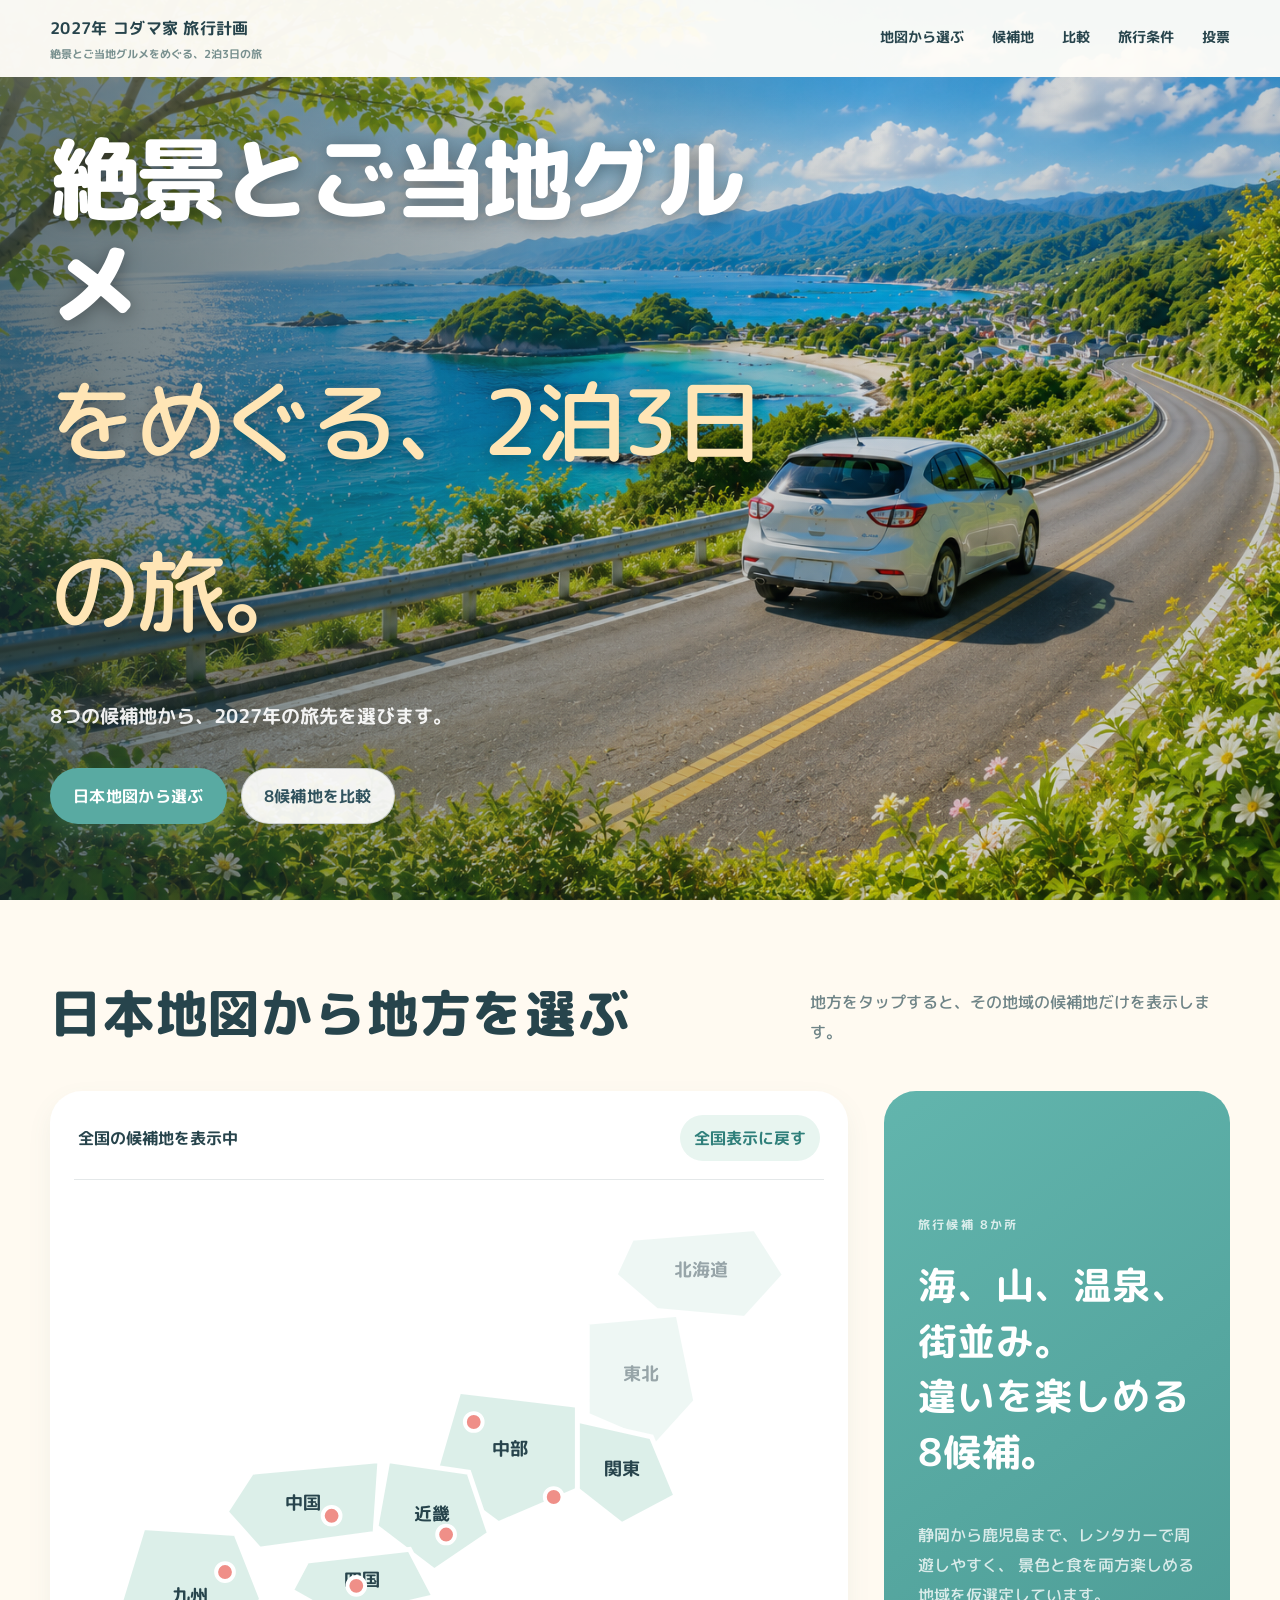
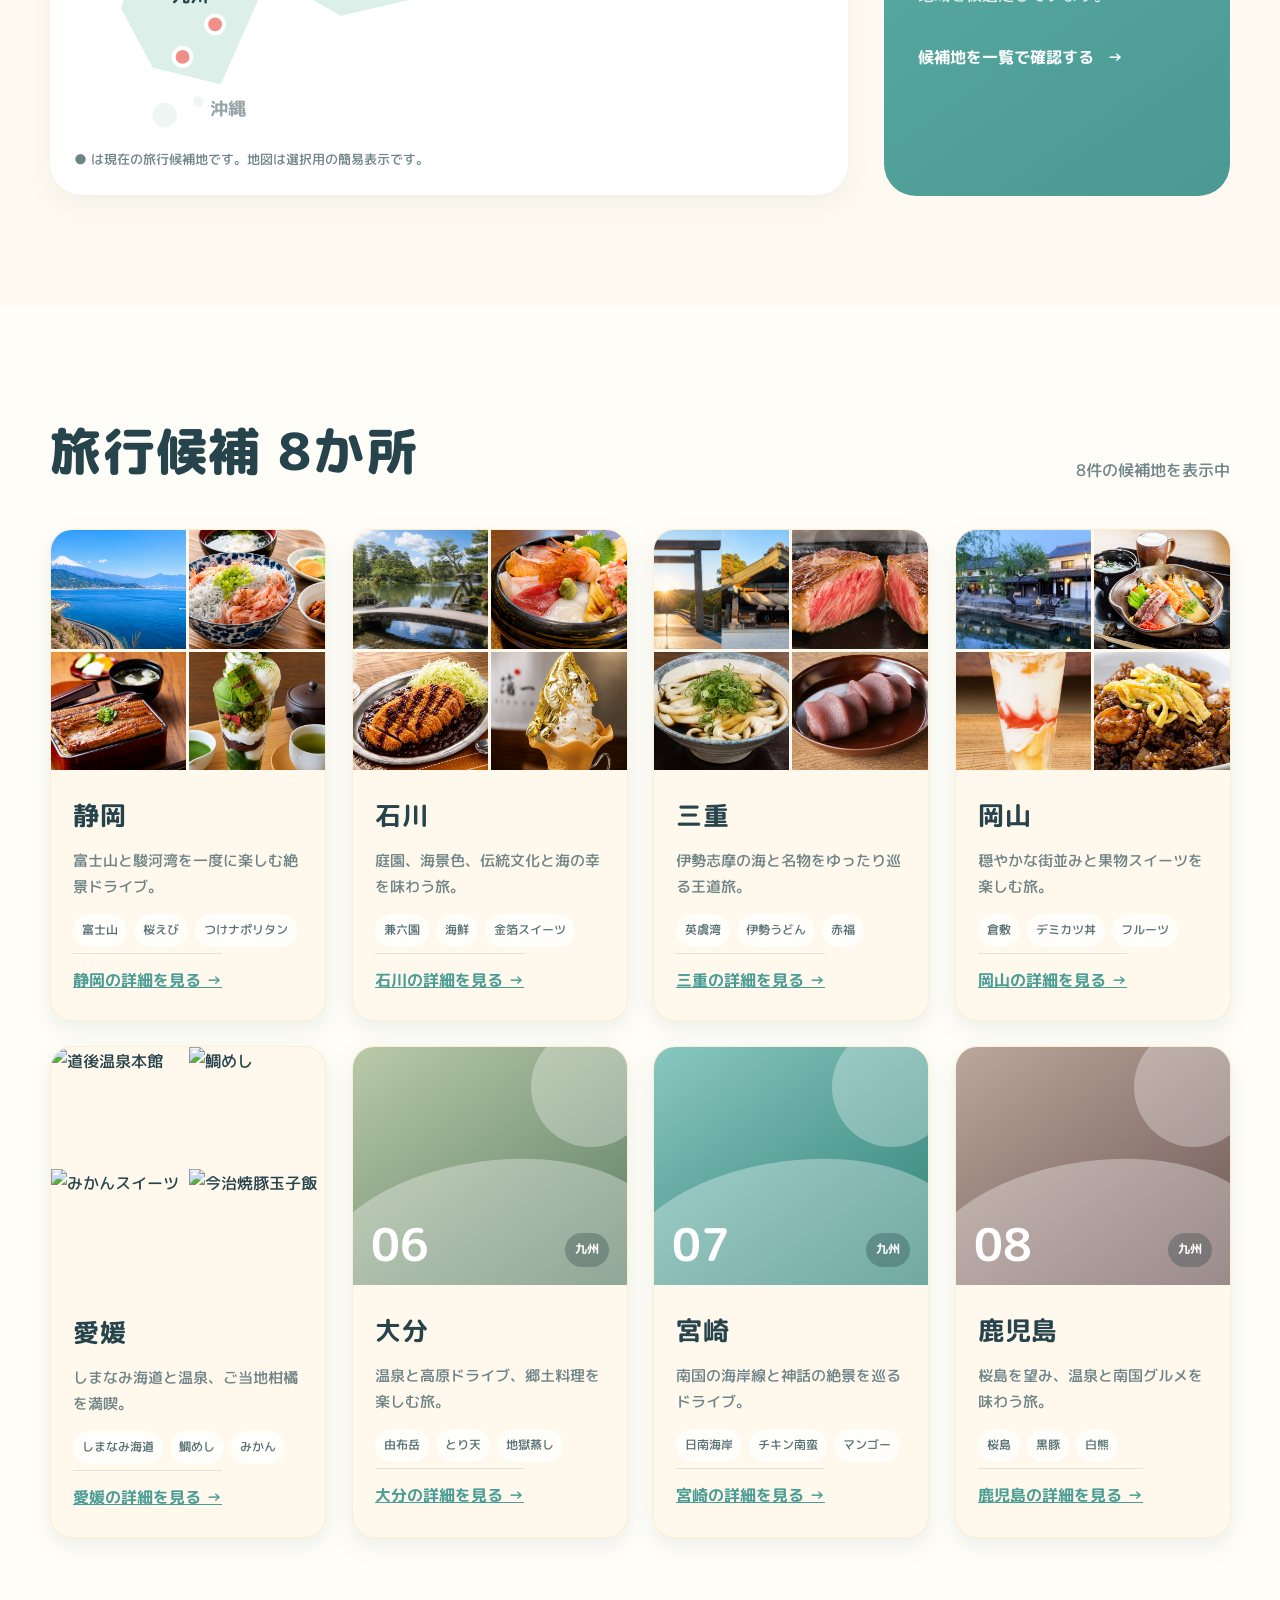
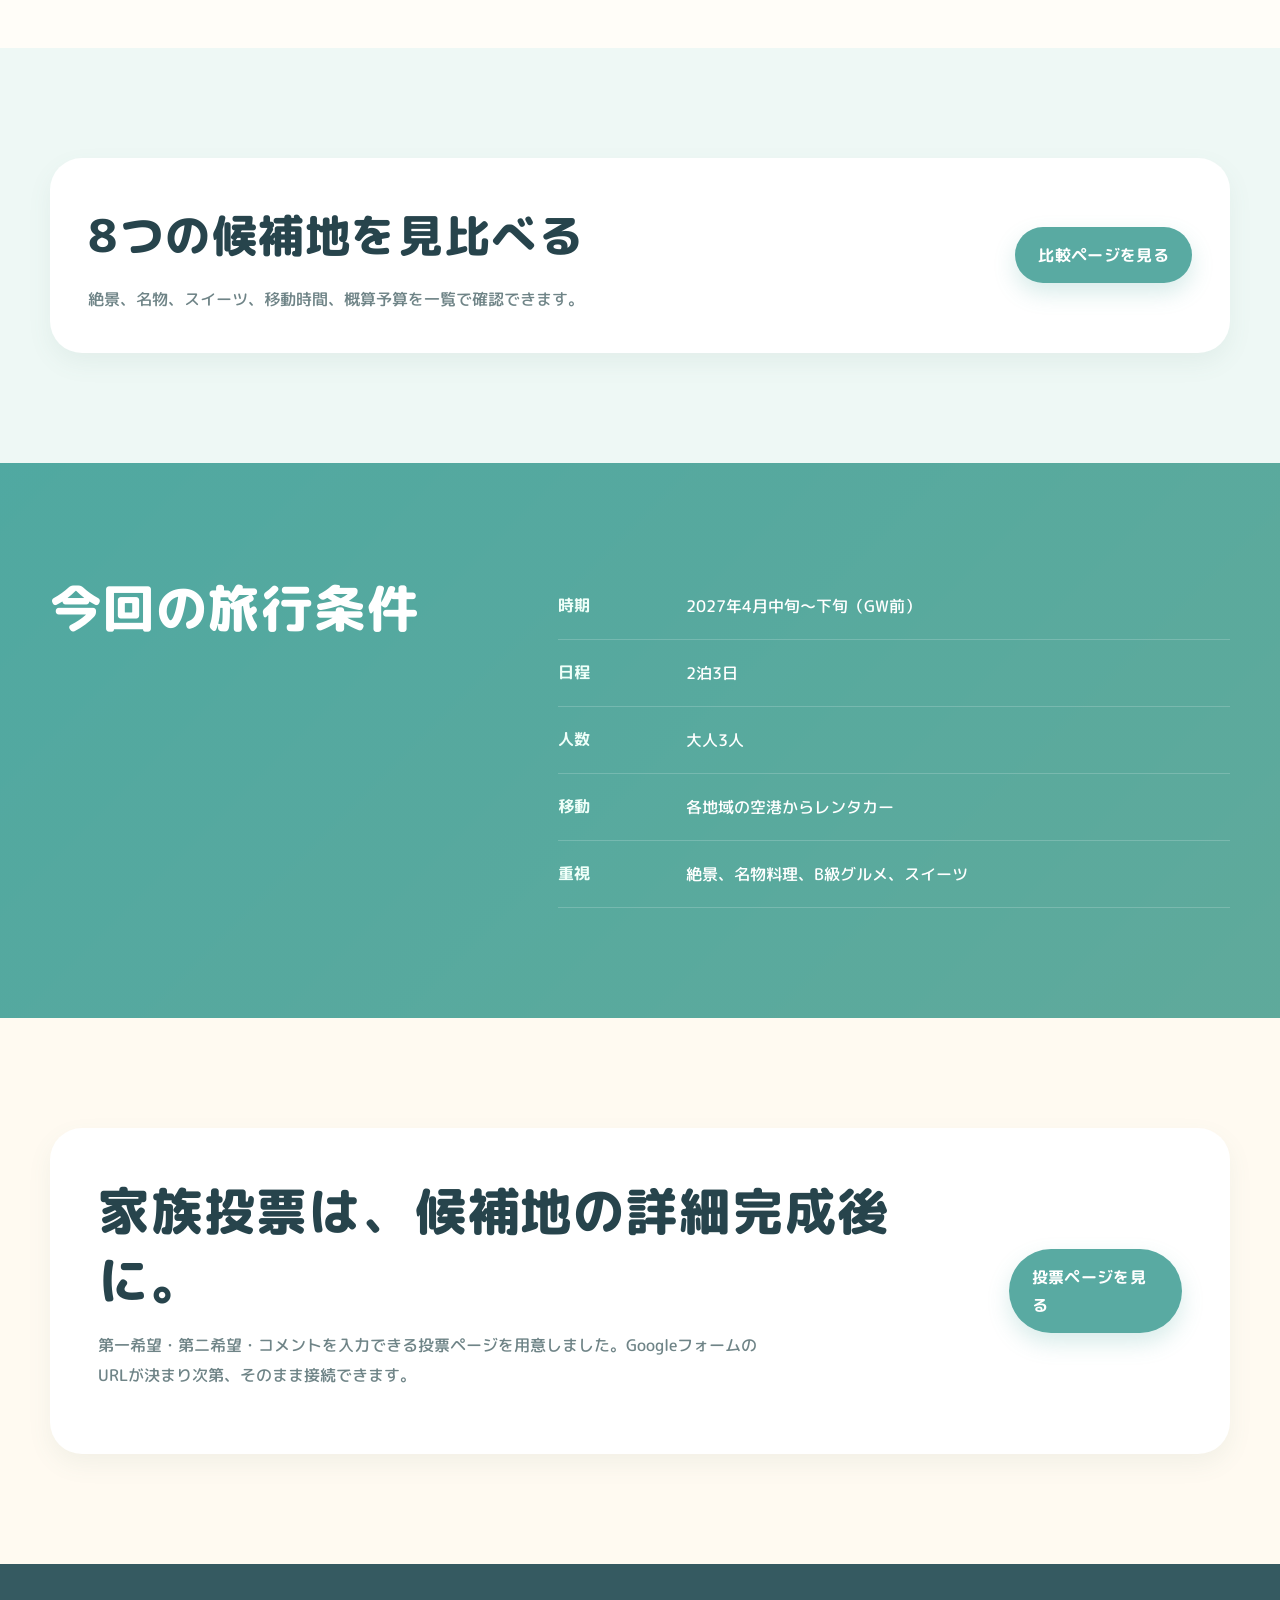
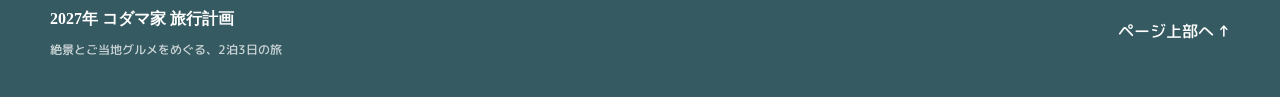
==== index.html @ ef1db74f "Add files via upload" ====
<!DOCTYPE html>
<html lang="ja">
<head>
  <meta charset="UTF-8">
  <meta name="viewport" content="width=device-width, initial-scale=1, viewport-fit=cover">
  <meta name="description" content="2027年 コダマ家 旅行計画。絶景とご当地グルメを楽しむ2泊3日の家族旅行候補を比較できます。">
  <meta name="theme-color" content="#0f5f63">
  <title>2027年 コダマ家 旅行計画</title>
<link rel="stylesheet" href="css/style.css">
</head>
<body>
  <a class="skip-link" href="#main">本文へ移動</a>

  <header class="site-header" id="top">
    <div class="header-inner">
      <a href="#top" class="brand" aria-label="トップへ戻る">
        <span class="brand-name">2027年 コダマ家 旅行計画</span>
        <span class="brand-subtitle">絶景とご当地グルメをめぐる、2泊3日の旅</span>
      </a>

      <button class="menu-button" type="button" aria-expanded="false" aria-controls="global-nav">
        <span></span><span></span><span></span>
        <span class="sr-only">メニューを開く</span>
      </button>

      <nav class="global-nav" id="global-nav" aria-label="メインナビゲーション">
        <a href="#map">地図から選ぶ</a>
        <a href="#destinations">候補地</a>
        <a href="compare.html">比較</a>
        <a href="#conditions">旅行条件</a>
        <a href="vote.html">投票</a>
      </nav>
    </div>
  </header>

  <main id="main">
    
<section class="hero hero-final" aria-labelledby="hero-title">
  <div class="hero-photo" aria-hidden="true"></div>
  <div class="hero-shade" aria-hidden="true"></div>

  <div class="hero-final-inner">
    <div class="hero-copy">
<h1 id="hero-title">絶景とご当地グルメ<br><span>をめぐる、2泊3日の旅。</span></h1>
      <p class="hero-lead">8つの候補地から、2027年の旅先を選びます。</p>
      <div class="hero-actions">
        <a class="button button-primary" href="#map">日本地図から選ぶ</a>
        <a class="button button-ghost" href="compare.html">8候補地を比較</a>
      </div>
    </div>
</div>
</section>

<section class="map-section section" id="map">
      <div class="section-inner">
        <div class="section-heading">
          <div>
            
            <h2>日本地図から地方を選ぶ</h2>
          </div>
          <p>地方をタップすると、その地域の候補地だけを表示します。</p>
        </div>

        <div class="map-layout">
          <div class="japan-map-card">
            <div class="map-toolbar">
              <span id="map-status">全国の候補地を表示中</span>
              <button id="reset-map" type="button">全国表示に戻す</button>
            </div>

            <svg class="japan-map" viewBox="0 0 760 560" role="img" aria-labelledby="map-title map-desc">
              <title id="map-title">地方を選択できる日本地図</title>
              <desc id="map-desc">北海道、東北、関東、中部、近畿、中国、四国、九州を選択できます。</desc>

              <g class="map-region disabled" data-region="hokkaido" tabindex="-1" aria-label="北海道地方・現在候補地なし">
                <path d="M565 45 L690 35 L720 82 L680 126 L590 118 L548 82 Z"></path>
                <text x="635" y="83">北海道</text>
              </g>

              <g class="map-region disabled" data-region="tohoku" tabindex="-1" aria-label="東北地方・現在候補地なし">
                <path d="M520 130 L612 122 L630 210 L590 254 L520 224 Z"></path>
                <text x="574" y="188">東北</text>
              </g>

              <g class="map-region" data-region="kanto" tabindex="0" role="button" aria-label="関東地方">
                <path d="M505 228 L585 246 L610 306 L555 335 L500 292 Z"></path>
                <text x="555" y="285">関東</text>
              </g>

              <g class="map-region" data-region="chubu" tabindex="0" role="button" aria-label="中部地方">
                <path d="M390 200 L510 214 L510 300 L430 334 L365 286 Z"></path>
                <text x="442" y="264">中部</text>
              </g>

              <g class="map-region" data-region="kinki" tabindex="0" role="button" aria-label="近畿地方">
                <path d="M318 270 L400 282 L421 344 L365 382 L306 337 Z"></path>
                <text x="363" y="330">近畿</text>
              </g>

              <g class="map-region" data-region="chugoku" tabindex="0" role="button" aria-label="中国地方">
                <path d="M180 282 L310 270 L305 344 L188 360 L154 322 Z"></path>
                <text x="232" y="319">中国</text>
              </g>

              <g class="map-region" data-region="shikoku" tabindex="0" role="button" aria-label="四国地方">
                <path d="M236 372 L340 360 L365 408 L270 430 L220 402 Z"></path>
                <text x="292" y="397">四国</text>
              </g>

              <g class="map-region" data-region="kyushu" tabindex="0" role="button" aria-label="九州地方">
                <path d="M70 338 L164 344 L190 410 L150 500 L78 482 L45 420 Z"></path>
                <text x="118" y="413">九州</text>
              </g>

              <g class="map-region disabled" data-region="okinawa" tabindex="-1" aria-label="沖縄地方・現在候補地なし">
                <circle cx="92" cy="528" r="15"></circle>
                <circle cx="126" cy="514" r="8"></circle>
                <text x="156" y="528">沖縄</text>
              </g>

              <g class="map-pin" data-pin="shizuoka" aria-hidden="true">
                <circle cx="486" cy="307" r="9"></circle>
              </g>
              <g class="map-pin" data-pin="ishikawa" aria-hidden="true">
                <circle cx="405" cy="231" r="9"></circle>
              </g>
              <g class="map-pin" data-pin="mie" aria-hidden="true">
                <circle cx="377" cy="345" r="9"></circle>
              </g>
              <g class="map-pin" data-pin="okayama" aria-hidden="true">
                <circle cx="261" cy="326" r="9"></circle>
              </g>
              <g class="map-pin" data-pin="ehime" aria-hidden="true">
                <circle cx="286" cy="397" r="9"></circle>
              </g>
              <g class="map-pin" data-pin="oita" aria-hidden="true">
                <circle cx="153" cy="383" r="9"></circle>
              </g>
              <g class="map-pin" data-pin="miyazaki" aria-hidden="true">
                <circle cx="143" cy="436" r="9"></circle>
              </g>
              <g class="map-pin" data-pin="kagoshima" aria-hidden="true">
                <circle cx="110" cy="469" r="9"></circle>
              </g>
            </svg>

            <p class="map-caption">● は現在の旅行候補地です。地図は選択用の簡易表示です。</p>
          </div>

          <aside class="map-side">
            <p class="map-side-kicker">旅行候補 8か所</p>
            <h3>海、山、温泉、街並み。<br>違いを楽しめる8候補。</h3>
            <p>
              静岡から鹿児島まで、レンタカーで周遊しやすく、
              景色と食を両方楽しめる地域を仮選定しています。
            </p>
            <a href="#destinations" class="text-link">候補地を一覧で確認する <span>→</span></a>
          </aside>
        </div>
      </div>
    </section>
<section class="destinations-section section" id="destinations">
      <div class="section-inner">
        <div class="section-heading">
          <div>
            
            <h2>旅行候補 8か所</h2>
          </div>
          <p id="destination-count">8件の候補地を表示中</p>
        </div>

        <div class="destination-grid" id="destination-grid">
          <article class="destination-card" data-name="静岡" role="link" tabindex="0" onclick="if(!event.target.closest('a,button')) location.href='pages/shizuoka.html'" onkeydown="if(event.key==='Enter'||event.key===' '){event.preventDefault();location.href='pages/shizuoka.html'}">
            <div class="destination-photo-grid">
<img src="images/shizuoka/shizuoka-01-hero.png" alt="">
<img src="images/shizuoka/shizuoka-06-sakuraebi.png" alt="">
<img src="images/shizuoka/shizuoka-07-unaju.png" alt="">
<img src="images/shizuoka/shizuoka-09-matcha.png" alt="">
</div>
            <div class="destination-body">
              <h3>静岡</h3>
              <p class="destination-tagline">富士山と駿河湾を一度に楽しむ絶景ドライブ。</p>
              <ul class="tag-list">
                <li>富士山</li><li>桜えび</li><li>つけナポリタン</li>
              </ul>
              <a class="details-button details-link" href="pages/shizuoka.html">静岡の詳細を見る <span>→</span></a>
            </div>
          </article>

          <article class="destination-card" data-name="石川" role="link" tabindex="0" onclick="if(!event.target.closest('a,button')) location.href='pages/ishikawa.html'" onkeydown="if(event.key==='Enter'||event.key===' '){event.preventDefault();location.href='pages/ishikawa.html'}">
            <div class="destination-photo-grid" aria-label="石川の写真ダイジェスト">
  <img src="images/ishikawa/ishikawa-01-hero.png" alt="兼六園">
  <img src="images/ishikawa/ishikawa-06-kaisendon.png" alt="海鮮丼">
  <img src="images/ishikawa/ishikawa-07-kanazawacurry.png" alt="金沢カレー">
  <img src="images/ishikawa/ishikawa-09-goldsoft.png" alt="金箔ソフト">
</div>
            <div class="destination-body">
              <h3>石川</h3>
              <p class="destination-tagline">庭園、海景色、伝統文化と海の幸を味わう旅。</p>
              <ul class="tag-list">
                <li>兼六園</li><li>海鮮</li><li>金箔スイーツ</li>
              </ul>
              <a class="details-button details-link" href="pages/ishikawa.html">石川の詳細を見る <span>→</span></a>
            </div>
          </article>

          <article class="destination-card" data-name="三重" role="link" tabindex="0" onclick="if(!event.target.closest('a,button')) location.href='pages/mie.html'" onkeydown="if(event.key==='Enter'||event.key===' '){event.preventDefault();location.href='pages/mie.html'}">
            <div class="destination-photo-grid" aria-label="三重の写真ダイジェスト">
  <img src="images/mie/mie-01-hero.png" alt="伊勢神宮">
  <img src="images/mie/mie-05-matsusakabeef.png" alt="松阪牛">
  <img src="images/mie/mie-06-iseudon.png" alt="伊勢うどん">
  <img src="images/mie/mie-07-akafuku.png" alt="赤福">
</div>
            <div class="destination-body">
              <h3>三重</h3>
              <p class="destination-tagline">伊勢志摩の海と名物をゆったり巡る王道旅。</p>
              <ul class="tag-list">
                <li>英虞湾</li><li>伊勢うどん</li><li>赤福</li>
              </ul>
              <a class="details-button details-link" href="pages/mie.html">三重の詳細を見る <span>→</span></a>
            </div>
          </article>

          <article class="destination-card" data-name="岡山" role="link" tabindex="0" onclick="if(!event.target.closest('a,button')) location.href='pages/okayama.html'" onkeydown="if(event.key==='Enter'||event.key===' '){event.preventDefault();location.href='pages/okayama.html'}">
            <div class="destination-photo-grid" aria-label="岡山の写真ダイジェスト">
  <img src="images/okayama/okayama-01-hero.png" alt="倉敷美観地区">
  <img src="images/okayama/okayama-05-barazushi.png" alt="岡山ばら寿司">
  <img src="images/okayama/okayama-08-peachparfait.png" alt="桃パフェ">
  <img src="images/okayama/okayama-06-ebimeshi.png" alt="えびめし">
</div>
            <div class="destination-body">
              <h3>岡山</h3>
              <p class="destination-tagline">穏やかな街並みと果物スイーツを楽しむ旅。</p>
              <ul class="tag-list">
                <li>倉敷</li><li>デミカツ丼</li><li>フルーツ</li>
              </ul>
              <a class="details-button details-link" href="pages/okayama.html">岡山の詳細を見る <span>→</span></a>
            </div>
          </article>

          <article class="destination-card" data-name="愛媛" role="link" tabindex="0" onclick="if(!event.target.closest('a,button')) location.href='pages/ehime.html'" onkeydown="if(event.key==='Enter'||event.key===' '){event.preventDefault();location.href='pages/ehime.html'}">
            <div class="destination-photo-grid" aria-label="愛媛の写真ダイジェスト">
  <img src="images/ehime/ehime-01-hero.png" alt="道後温泉本館">
  <img src="images/ehime/ehime-05-taimeshi.png" alt="鯛めし">
  <img src="images/ehime/ehime-07-mikan-sweets.png" alt="みかんスイーツ">
  <img src="images/ehime/ehime-08-imabari-yakibutaegg.png" alt="今治焼豚玉子飯">
</div>
            <div class="destination-body">
              <h3>愛媛</h3>
              <p class="destination-tagline">しまなみ海道と温泉、ご当地柑橘を満喫。</p>
              <ul class="tag-list">
                <li>しまなみ海道</li><li>鯛めし</li><li>みかん</li>
              </ul>
              <a class="details-button details-link" href="pages/ehime.html">愛媛の詳細を見る <span>→</span></a>
            </div>
          </article>

          <article class="destination-card" data-name="大分" role="link" tabindex="0" onclick="if(!event.target.closest('a,button')) location.href='pages/oita.html'" onkeydown="if(event.key==='Enter'||event.key===' '){event.preventDefault();location.href='pages/oita.html'}">
            <div class="destination-visual visual-oita">
              <span class="destination-number">06</span>
              <span class="destination-prefecture">九州</span>
            </div>
            <div class="destination-body">
              <h3>大分</h3>
              <p class="destination-tagline">温泉と高原ドライブ、郷土料理を楽しむ旅。</p>
              <ul class="tag-list">
                <li>由布岳</li><li>とり天</li><li>地獄蒸し</li>
              </ul>
              <a class="details-button details-link" href="pages/oita.html">大分の詳細を見る <span>→</span></a>
            </div>
          </article>

          <article class="destination-card" data-name="宮崎" role="link" tabindex="0" onclick="if(!event.target.closest('a,button')) location.href='pages/miyazaki.html'" onkeydown="if(event.key==='Enter'||event.key===' '){event.preventDefault();location.href='pages/miyazaki.html'}">
            <div class="destination-visual visual-miyazaki">
              <span class="destination-number">07</span>
              <span class="destination-prefecture">九州</span>
            </div>
            <div class="destination-body">
              <h3>宮崎</h3>
              <p class="destination-tagline">南国の海岸線と神話の絶景を巡るドライブ。</p>
              <ul class="tag-list">
                <li>日南海岸</li><li>チキン南蛮</li><li>マンゴー</li>
              </ul>
              <a class="details-button details-link" href="pages/miyazaki.html">宮崎の詳細を見る <span>→</span></a>
            </div>
          </article>

          <article class="destination-card" data-name="鹿児島" role="link" tabindex="0" onclick="if(!event.target.closest('a,button')) location.href='pages/kagoshima.html'" onkeydown="if(event.key==='Enter'||event.key===' '){event.preventDefault();location.href='pages/kagoshima.html'}">
            <div class="destination-visual visual-kagoshima">
              <span class="destination-number">08</span>
              <span class="destination-prefecture">九州</span>
            </div>
            <div class="destination-body">
              <h3>鹿児島</h3>
              <p class="destination-tagline">桜島を望み、温泉と南国グルメを味わう旅。</p>
              <ul class="tag-list">
                <li>桜島</li><li>黒豚</li><li>白熊</li>
              </ul>
              <a class="details-button details-link" href="pages/kagoshima.html">鹿児島の詳細を見る <span>→</span></a>
            </div>
          </article>
        </div>

        <div class="empty-state" id="empty-state" hidden>
          <p>この地方には現在、候補地がありません。</p>
          <button type="button" id="empty-reset">全国の候補地を見る</button>
        </div>
      </div>
    </section>


<section class="compare-preview section" id="compare">
  <div class="section-inner">
    <div class="compare-card">
      <div>
        <h2>8つの候補地を見比べる</h2>
        <p>絶景、名物、スイーツ、移動時間、概算予算を一覧で確認できます。</p>
      </div>
      <a class="button button-primary" href="compare.html">比較ページを見る</a>
    </div>
  </div>
</section>

    <section class="conditions-section section" id="conditions">
      <div class="section-inner">
        <div class="conditions-card">
          <div>
            
            <h2>今回の旅行条件</h2>
          </div>
          <dl class="condition-list">
            <div><dt>時期</dt><dd>2027年4月中旬〜下旬（GW前）</dd></div>
            <div><dt>日程</dt><dd>2泊3日</dd></div>
            <div><dt>人数</dt><dd>大人3人</dd></div>
            <div><dt>移動</dt><dd>各地域の空港からレンタカー</dd></div>
            <div><dt>重視</dt><dd>絶景、名物料理、B級グルメ、スイーツ</dd></div>
</dl>
        </div>
      </div>
    </section>

    <section class="vote-section section" id="vote">
      <div class="section-inner vote-card">
        <div>
          
          <h2>家族投票は、候補地の詳細完成後に。</h2>
          <p>
            第一希望・第二希望・コメントを入力できる投票ページを用意しました。GoogleフォームのURLが決まり次第、そのまま接続できます。
          </p>
        </div>
        <a class="button button-primary" href="vote.html">投票ページを見る</a>
      </div>
    </section>
  </main>

  <footer class="site-footer">
    <div class="footer-inner">
      <div>
        <strong>2027年 コダマ家 旅行計画</strong>
        <span class="footer-subtitle">絶景とご当地グルメをめぐる、2泊3日の旅</span>
      </div>
      <a href="#top">ページ上部へ ↑</a>
    </div>
  </footer>

  <div class="toast" id="toast" role="status" aria-live="polite"></div>

  <script src="js/script.js"></script>
</body>
</html>
---- css/style.css ----
@import url("https://fonts.googleapis.com/css2?family=M+PLUS+Rounded+1c:wght@400;500;700;800&family=Noto+Sans+JP:wght@400;500;700&display=swap");

:root {
  --ink: #183036;
  --muted: #62757a;
  --paper: #f7f4ec;
  --white: #ffffff;
  --teal: #0f5f63;
  --teal-dark: #083f43;
  --teal-soft: #dceceb;
  --gold: #d6a85b;
  --coral: #d9795b;
  --line: rgba(24, 48, 54, 0.14);
  --shadow: 0 24px 60px rgba(15, 55, 59, 0.12);
  --radius-lg: 32px;
  --radius-md: 22px;
  --radius-sm: 14px;
  --max-width: 1180px;
}

* { box-sizing: border-box; }
html { scroll-behavior: smooth; }
body {
  margin: 0;
  color: var(--ink);
  background: var(--paper);
  font-family: -apple-system, BlinkMacSystemFont, "Segoe UI", "Yu Gothic", "Hiragino Kaku Gothic ProN", sans-serif;
  line-height: 1.75;
  -webkit-font-smoothing: antialiased;
}
body.menu-open { overflow: hidden; }
a { color: inherit; }
button, a { -webkit-tap-highlight-color: transparent; }
button { font: inherit; }
img, svg { display: block; max-width: 100%; }

.sr-only {
  position: absolute !important;
  width: 1px; height: 1px;
  padding: 0; margin: -1px;
  overflow: hidden; clip: rect(0,0,0,0);
  white-space: nowrap; border: 0;
}
.skip-link {
  position: fixed;
  left: 12px; top: 12px;
  z-index: 999;
  transform: translateY(-160%);
  background: var(--ink);
  color: #fff;
  padding: 10px 14px;
  border-radius: 8px;
}
.skip-link:focus { transform: translateY(0); }

.site-header {
  position: fixed;
  inset: 0 0 auto;
  z-index: 100;
  background: rgba(247, 244, 236, 0.82);
  background: rgba(247, 244, 236, 0.96);
  border-bottom: 1px solid transparent;
  transition: border-color .25s ease, box-shadow .25s ease;
}
.site-header.scrolled {
  border-color: var(--line);
  box-shadow: 0 8px 30px rgba(15, 55, 59, 0.07);
}
.header-inner {
  width: min(calc(100% - 32px), var(--max-width));
  min-height: 76px;
  margin: 0 auto;
  display: flex;
  align-items: center;
  justify-content: space-between;
  gap: 24px;
}
.brand {
  text-decoration: none;
  display: flex;
  flex-direction: column;
  line-height: 1.25;
}
.brand-kicker {
  font-size: .68rem;
  letter-spacing: .18em;
  color: var(--teal);
  font-weight: 700;
}
.brand-name {
  font-family: "Yu Mincho", "Hiragino Mincho ProN", serif;
  font-weight: 700;
  font-size: .98rem;
}
.global-nav {
  display: flex;
  align-items: center;
  gap: 28px;
}
.global-nav a {
  text-decoration: none;
  font-size: .9rem;
  font-weight: 600;
}
.global-nav a:hover { color: var(--teal); }
.menu-button {
  display: none;
  width: 44px; height: 44px;
  border: 0; background: transparent;
  padding: 10px;
}
.menu-button span:not(.sr-only) {
  display: block;
  height: 2px;
  background: var(--ink);
  margin: 5px 0;
  transition: .25s ease;
}

.hero {
  min-height: 92svh;
  position: relative;
  overflow: hidden;
  display: flex;
  align-items: center;
  padding: 130px 0 80px;
  background:
    radial-gradient(circle at 22% 18%, rgba(255,255,255,.95), rgba(255,255,255,0) 30%),
    linear-gradient(140deg, #f4e7d2 0%, #d9ece9 48%, #94c8c4 100%);
}
.hero-bg { position: absolute; inset: 0; pointer-events: none; }
.hero-shape {
  position: absolute;
  border-radius: 50%;
  
  opacity: .55;
}
.hero-shape-1 {
  width: 420px; height: 420px;
  right: -120px; top: 60px;
  background: rgba(255,255,255,.45);
}
.hero-shape-2 {
  width: 300px; height: 300px;
  left: -90px; bottom: 20px;
  background: rgba(214,168,91,.18);
}
.hero-sun {
  position: absolute;
  width: 92px; height: 92px;
  border-radius: 50%;
  right: 18%; top: 18%;
  background: rgba(255, 237, 181, .9);
  box-shadow: 0 0 80px rgba(255, 231, 164, .75);
}
.hero-mountain {
  position: absolute;
  right: -5%;
  bottom: 13%;
  width: 62%;
  height: 58%;
  clip-path: polygon(48% 0, 100% 100%, 0 100%);
}
.hero-mountain-back {
  background: rgba(15,95,99,.20);
  transform: translate(11%, 8%) scale(.92);
}
.hero-mountain-front {
  background: linear-gradient(145deg, #376f70 0%, #76aaa6 56%, #d4e3df 57%, #f7f4ec 71%);
}
.hero-sea {
  position: absolute;
  left: 0; right: 0; bottom: 0;
  height: 18%;
  background:
    linear-gradient(180deg, rgba(255,255,255,.05), rgba(255,255,255,.55)),
    repeating-linear-gradient(168deg, rgba(255,255,255,.28) 0 2px, transparent 2px 18px),
    #4e999a;
  clip-path: polygon(0 28%, 10% 15%, 22% 30%, 34% 16%, 48% 31%, 61% 17%, 74% 28%, 88% 14%, 100% 24%, 100% 100%, 0 100%);
}
.hero-content {
  width: min(calc(100% - 32px), var(--max-width));
  margin: 0 auto;
  position: relative;
  z-index: 2;
}
.eyebrow, .section-label {
  margin: 0 0 12px;
  font-size: .72rem;
  letter-spacing: .2em;
  color: var(--teal);
  font-weight: 700;
}
.hero h1 {
  margin: 0;
  max-width: 750px;
  font-family: "Yu Mincho", "Hiragino Mincho ProN", serif;
  font-size: clamp(2.5rem, 7vw, 5.8rem);
  line-height: 1.18;
  letter-spacing: -.04em;
}
.hero h1 span { color: var(--teal); }
.hero-lead {
  max-width: 620px;
  margin: 28px 0 0;
  font-size: clamp(1rem, 2.1vw, 1.16rem);
}
.hero-actions {
  display: flex;
  flex-wrap: wrap;
  gap: 14px;
  margin-top: 34px;
}
.button {
  min-height: 52px;
  padding: 13px 22px;
  border-radius: 999px;
  border: 1px solid transparent;
  text-decoration: none;
  display: inline-flex;
  align-items: center;
  justify-content: center;
  font-weight: 700;
  cursor: pointer;
  transition: transform .2s ease, background .2s ease, color .2s ease;
}
.button:hover { transform: translateY(-2px); }
.button-primary {
  background: var(--teal);
  color: #fff;
  box-shadow: 0 14px 28px rgba(15,95,99,.22);
}
.button-primary:hover { background: var(--teal-dark); }
.button-ghost {
  background: rgba(255,255,255,.55);
  border-color: rgba(15,95,99,.2);
}
.button-disabled {
  background: #dfe6e4;
  color: #7a8888;
  cursor: not-allowed;
}
.button-disabled:hover { transform: none; }
.hero-note {
  position: absolute;
  z-index: 2;
  right: max(20px, calc((100vw - var(--max-width))/2));
  bottom: 36px;
  display: flex;
  align-items: center;
  gap: 10px;
  writing-mode: vertical-rl;
  font-size: .62rem;
  letter-spacing: .16em;
}
.hero-note i {
  display: block;
  width: 1px; height: 52px;
  background: var(--ink);
  animation: scrollLine 1.8s ease-in-out infinite;
}
@keyframes scrollLine {
  0%,100% { transform: scaleY(.35); transform-origin: top; }
  50% { transform: scaleY(1); transform-origin: top; }
}

.section { padding: 110px 0; }
.section-inner {
  width: min(calc(100% - 32px), var(--max-width));
  margin: 0 auto;
}
.intro-section { background: var(--white); }
.intro-grid {
  display: grid;
  grid-template-columns: 1fr 1fr;
  gap: 60px;
  align-items: end;
}
.intro-grid h2, .section-heading h2, .conditions-card h2, .vote-card h2 {
  margin: 0;
  font-family: "Yu Mincho", "Hiragino Mincho ProN", serif;
  font-size: clamp(2rem, 4vw, 3.35rem);
  line-height: 1.35;
}
.intro-copy {
  margin: 0;
  color: var(--muted);
  font-size: 1.03rem;
}

.section-heading {
  display: flex;
  align-items: end;
  justify-content: space-between;
  gap: 28px;
  margin-bottom: 44px;
}
.section-heading p:last-child {
  margin: 0;
  color: var(--muted);
  max-width: 420px;
}

.map-section { background: var(--paper); }
.map-layout {
  display: grid;
  grid-template-columns: minmax(0, 1.5fr) minmax(260px, .65fr);
  gap: 36px;
  align-items: stretch;
}
.japan-map-card {
  background: #fff;
  border-radius: var(--radius-lg);
  padding: 24px;
  box-shadow: var(--shadow);
}
.map-toolbar {
  display: flex;
  align-items: center;
  justify-content: space-between;
  gap: 14px;
  padding: 0 4px 18px;
  border-bottom: 1px solid var(--line);
}
.map-toolbar span { font-weight: 700; }
.map-toolbar button, .empty-state button {
  border: 0;
  background: var(--teal-soft);
  color: var(--teal-dark);
  padding: 9px 14px;
  border-radius: 999px;
  font-weight: 700;
  cursor: pointer;
}
.japan-map { width: 100%; padding: 14px 0 0; }
.map-region path, .map-region circle {
  fill: #dfe9e7;
  stroke: #fff;
  stroke-width: 5;
  cursor: pointer;
  transition: fill .2s ease, transform .2s ease;
  transform-box: fill-box;
  transform-origin: center;
}
.map-region text {
  font-size: 18px;
  font-weight: 700;
  fill: var(--ink);
  text-anchor: middle;
  pointer-events: none;
}
.map-region:not(.disabled):hover path,
.map-region:not(.disabled):focus path {
  fill: #89bbb6;
  transform: translateY(-2px);
}
.map-region.active path { fill: var(--teal); }
.map-region.active text { fill: #fff; }
.map-region.disabled { opacity: .48; }
.map-region.disabled path, .map-region.disabled circle { cursor: default; }
.map-pin circle {
  fill: var(--coral);
  stroke: #fff;
  stroke-width: 4;
  
  pointer-events: none;
}
.map-caption {
  margin: 0;
  color: var(--muted);
  font-size: .82rem;
}
.map-side {
  background: var(--teal);
  color: #fff;
  border-radius: var(--radius-lg);
  padding: 42px 34px;
  display: flex;
  flex-direction: column;
  justify-content: center;
}
.map-side-kicker {
  margin: 0 0 20px;
  color: #a8d5d1;
  letter-spacing: .18em;
  font-size: .75rem;
  font-weight: 700;
}
.map-side h3 {
  margin: 0 0 24px;
  font-family: "Yu Mincho", "Hiragino Mincho ProN", serif;
  font-size: clamp(1.7rem, 3vw, 2.45rem);
  line-height: 1.45;
}
.map-side p { color: rgba(255,255,255,.78); }
.text-link {
  margin-top: 16px;
  font-weight: 700;
  text-decoration: none;
}
.text-link span { margin-left: 8px; }

.destinations-section { background: #fff; }
.destination-grid {
  display: grid;
  grid-template-columns: repeat(4, 1fr);
  gap: 24px;
}
.destination-card {
  min-width: 0;
  background: var(--paper);
  border-radius: var(--radius-md);
  overflow: hidden;
  transition: transform .25s ease, box-shadow .25s ease, opacity .2s ease;
}
.destination-card:hover {
  transform: translateY(-5px);
  box-shadow: 0 8px 20px rgba(15,55,59,.09);
}
.destination-card.is-hidden { display: none; }
.destination-visual {
  position: relative;
  aspect-ratio: 1.15 / 1;
  overflow: hidden;
  display: flex;
  align-items: flex-end;
  padding: 18px;
}
.destination-visual::before,
.destination-visual::after {
  content: "";
  position: absolute;
  inset: auto;
}
.destination-visual::before {
  width: 125%;
  height: 76%;
  left: -12%;
  bottom: -24%;
  border-radius: 50%;
  background: rgba(255,255,255,.32);
  transform: rotate(-8deg);
}
.destination-visual::after {
  width: 120px; height: 120px;
  right: -24px; top: -20px;
  border-radius: 50%;
  background: rgba(255,255,255,.3);
}
.visual-shizuoka { background: linear-gradient(145deg,#8fc2c3,#2d7276); }
.visual-ishikawa { background: linear-gradient(145deg,#b8b9a9,#566b68); }
.visual-mie { background: linear-gradient(145deg,#9ac8b8,#347162); }
.visual-okayama { background: linear-gradient(145deg,#f3c888,#bf7655); }
.visual-ehime { background: linear-gradient(145deg,#95c4cf,#477d91); }
.visual-oita { background: linear-gradient(145deg,#b9caa8,#5c7d65); }
.visual-miyazaki { background: linear-gradient(145deg,#89c7c0,#2d8075); }
.visual-kagoshima { background: linear-gradient(145deg,#bca79c,#6b5554); }
.destination-number, .destination-prefecture {
  position: relative;
  z-index: 2;
  color: #fff;
  font-weight: 700;
}
.destination-number {
  font-family: "Yu Mincho", "Hiragino Mincho ProN", serif;
  font-size: 2.8rem;
  line-height: 1;
}
.destination-prefecture {
  margin-left: auto;
  padding: 6px 10px;
  background: rgba(24,48,54,.28);
  border-radius: 999px;
  font-size: .72rem;
}
.destination-body { padding: 22px; }
.destination-body h3 {
  margin: 0;
  font-family: "Yu Mincho", "Hiragino Mincho ProN", serif;
  font-size: 1.65rem;
}
.destination-tagline {
  margin: 10px 0 16px;
  color: var(--muted);
  font-size: .92rem;
}
.tag-list {
  display: flex;
  flex-wrap: wrap;
  gap: 7px;
  list-style: none;
  padding: 0;
  margin: 0 0 18px;
}
.tag-list li {
  background: #fff;
  padding: 6px 9px;
  border-radius: 999px;
  font-size: .72rem;
}
.details-button {
  width: 100%;
  border: 0;
  border-top: 1px solid var(--line);
  padding: 15px 0 0;
  background: transparent;
  color: var(--teal);
  text-align: left;
  font-weight: 700;
  cursor: pointer;
}
.empty-state {
  text-align: center;
  padding: 48px 20px;
  background: var(--paper);
  border-radius: var(--radius-md);
}

.conditions-section {
  background:
    linear-gradient(rgba(8,63,67,.93), rgba(8,63,67,.93)),
    linear-gradient(135deg,#0f5f63,#d6a85b);
}
.conditions-card {
  color: #fff;
  display: grid;
  grid-template-columns: .8fr 1.2fr;
  gap: 60px;
}
.section-label-light { color: #b8dbd7; }
.condition-list { margin: 0; }
.condition-list div {
  display: grid;
  grid-template-columns: 110px 1fr;
  gap: 18px;
  padding: 18px 0;
  border-bottom: 1px solid rgba(255,255,255,.18);
}
.condition-list dt { color: #a8d5d1; font-weight: 700; }
.condition-list dd { margin: 0; }

.vote-section { background: var(--paper); }
.vote-card {
  background: #fff;
  border-radius: var(--radius-lg);
  box-shadow: var(--shadow);
  padding: 48px;
  display: flex;
  align-items: center;
  justify-content: space-between;
  gap: 36px;
}
.vote-card p:not(.section-label) {
  max-width: 680px;
  color: var(--muted);
}

.site-footer {
  background: #122e33;
  color: #fff;
  padding: 36px 0;
}
.footer-inner {
  width: min(calc(100% - 32px), var(--max-width));
  margin: 0 auto;
  display: flex;
  justify-content: space-between;
  align-items: center;
  gap: 24px;
}
.footer-inner strong {
  display: block;
  font-family: "Yu Mincho", "Hiragino Mincho ProN", serif;
  margin-top: 5px;
}
.footer-inner a { text-decoration: none; }

.toast {
  position: fixed;
  left: 50%;
  bottom: 28px;
  z-index: 999;
  transform: translate(-50%, 120px);
  opacity: 0;
  background: var(--ink);
  color: #fff;
  padding: 12px 18px;
  border-radius: 999px;
  box-shadow: 0 6px 16px rgba(0,0,0,.15);
  transition: .3s ease;
  pointer-events: none;
}
.toast.show {
  transform: translate(-50%, 0);
  opacity: 1;
}

@media (max-width: 980px) {
  .destination-grid { grid-template-columns: repeat(2, 1fr); }
  .map-layout { grid-template-columns: 1fr; }
  .map-side { min-height: 330px; }
}

@media (max-width: 760px) {
  .header-inner { min-height: 68px; }
  .menu-button { display: block; z-index: 102; }
  .global-nav {
    position: fixed;
    inset: 0;
    background: rgba(247,244,236,.98);
    flex-direction: column;
    justify-content: center;
    gap: 28px;
    opacity: 0;
    visibility: hidden;
    transition: .25s ease;
  }
  .global-nav.open { opacity: 1; visibility: visible; }
  .global-nav a { font-size: 1.25rem; }
  .menu-button[aria-expanded="true"] span:nth-child(1) { transform: translateY(7px) rotate(45deg); }
  .menu-button[aria-expanded="true"] span:nth-child(2) { opacity: 0; }
  .menu-button[aria-expanded="true"] span:nth-child(3) { transform: translateY(-7px) rotate(-45deg); }

  .hero { min-height: 88svh; padding-top: 110px; }
  .hero-mountain { width: 90%; height: 43%; right: -18%; bottom: 16%; opacity: .7; }
  .hero-sea { height: 17%; }
  .hero-content { padding-bottom: 120px; }
  .hero-actions { flex-direction: column; align-items: stretch; max-width: 360px; }
  .button { width: 100%; }
  .hero-note { display: none; }

  .section { padding: 78px 0; }
  .intro-grid, .conditions-card { grid-template-columns: 1fr; gap: 30px; }
  .section-heading {
    flex-direction: column;
    align-items: flex-start;
    margin-bottom: 30px;
  }
  .section-heading p:last-child { max-width: none; }
  .japan-map-card { padding: 16px; border-radius: 22px; }
  .map-toolbar { align-items: flex-start; flex-direction: column; }
  .map-toolbar button { align-self: flex-start; }
  .map-region text { font-size: 21px; }
  .map-side { min-height: auto; padding: 34px 26px; }
  .destination-grid { grid-template-columns: 1fr; }
  .destination-card { display: grid; grid-template-columns: 42% 58%; }
  .destination-visual { aspect-ratio: auto; min-height: 230px; }
  .destination-number { font-size: 2.2rem; }
  .destination-body { padding: 20px; }
  .condition-list div { grid-template-columns: 84px 1fr; }
  .vote-card { padding: 34px 24px; flex-direction: column; align-items: stretch; }
  .footer-inner { flex-direction: column; align-items: flex-start; }
}

@media (max-width: 420px) {
  .brand-kicker { font-size: .58rem; }
  .brand-name { font-size: .87rem; }
  .hero h1 { font-size: 2.48rem; }
  .destination-card { grid-template-columns: 1fr; }
  .destination-visual { min-height: 180px; }
}

@media (prefers-reduced-motion: reduce) {
  *, *::before, *::after {
    animation-duration: .01ms !important;
    animation-iteration-count: 1 !important;
    scroll-behavior: auto !important;
    transition-duration: .01ms !important;
  }
}


/* Phase 3 detail page */
.detail-page { background: #fff; }
.detail-hero {
  min-height: 76svh;
  position: relative;
  overflow: hidden;
  display: flex;
  align-items: flex-end;
  padding: 150px 0 70px;
  background: linear-gradient(145deg, #b8ddd8 0%, #4e999a 52%, #154d52 100%);
  color: #fff;
}
.detail-hero::before {
  content: "";
  position: absolute;
  width: 72%; height: 68%;
  right: -9%; bottom: 10%;
  background: linear-gradient(145deg,#285f63 0%,#7fb2ae 56%,#dce9e5 57%,#fff 72%);
  clip-path: polygon(48% 0,100% 100%,0 100%);
  opacity: .92;
}
.detail-hero::after {
  content: "";
  position: absolute;
  inset: auto 0 0;
  height: 20%;
  background: repeating-linear-gradient(170deg,rgba(255,255,255,.25) 0 2px,transparent 2px 18px),#3d8589;
  clip-path: polygon(0 30%,12% 12%,25% 28%,38% 14%,54% 31%,68% 12%,82% 28%,100% 14%,100% 100%,0 100%);
}
.detail-hero-inner {
  width: min(calc(100% - 32px), var(--max-width));
  margin: 0 auto;
  position: relative;
  z-index: 2;
}
.breadcrumb { font-size: .82rem; margin-bottom: 28px; }
.breadcrumb a { color: #fff; }
.detail-hero h1 {
  font-family: "Yu Mincho", "Hiragino Mincho ProN", serif;
  font-size: clamp(3.5rem,10vw,7.5rem);
  line-height: 1;
  margin: 0;
}
.detail-hero h1 small {
  display: block;
  font-family: -apple-system, BlinkMacSystemFont, "Segoe UI", "Yu Gothic", sans-serif;
  font-size: .86rem;
  letter-spacing: .2em;
  margin-bottom: 14px;
}
.detail-hero-lead {
  max-width: 660px;
  font-size: 1.08rem;
  margin: 24px 0 0;
}
.detail-nav {
  position: sticky;
  top: 76px;
  z-index: 50;
  background: rgba(255,255,255,.92);
  background: rgba(255,255,255,.97);
  border-bottom: 1px solid var(--line);
}
.detail-nav-inner {
  width: min(calc(100% - 32px),var(--max-width));
  margin: 0 auto;
  display: flex;
  gap: 24px;
  overflow-x: auto;
  scrollbar-width: none;
}
.detail-nav-inner::-webkit-scrollbar { display: none; }
.detail-nav a {
  flex: 0 0 auto;
  padding: 16px 0;
  text-decoration: none;
  font-size: .86rem;
  font-weight: 700;
}
.detail-section { padding: 96px 0; }
.detail-section:nth-of-type(even) { background: var(--paper); }
.detail-inner { width: min(calc(100% - 32px),var(--max-width)); margin: 0 auto; }
.detail-heading { max-width: 760px; margin-bottom: 40px; }
.detail-heading h2 {
  font-family: "Yu Mincho", "Hiragino Mincho ProN", serif;
  font-size: clamp(2rem,5vw,3.4rem);
  margin: 0 0 14px;
}
.detail-heading p { color: var(--muted); }
.summary-grid {
  display: grid;
  grid-template-columns: 1.2fr .8fr;
  gap: 28px;
}
.story-card, .info-card {
  border-radius: var(--radius-lg);
  padding: 36px;
}
.story-card { background: var(--teal); color: #fff; }
.story-card h3 { font-family:"Yu Mincho", "Hiragino Mincho ProN", serif; font-size:2rem; margin-top:0; }
.story-card p { color: rgba(255,255,255,.82); }
.info-card { background: var(--paper); }
.info-card dl { margin:0; }
.info-card div { padding:14px 0; border-bottom:1px solid var(--line); }
.info-card dt { color:var(--muted); font-size:.78rem; }
.info-card dd { margin:4px 0 0; font-weight:700; }
.feature-grid, .food-grid {
  display:grid;
  grid-template-columns:repeat(3,1fr);
  gap:22px;
}
.feature-card, .food-card {
  border-radius:var(--radius-md);
  overflow:hidden;
  background:#fff;
  box-shadow:0 16px 36px rgba(15,55,59,.09);
}
.feature-art, .food-art {
  min-height:210px;
  padding:20px;
  display:flex;
  align-items:flex-end;
  color:#fff;
  background:linear-gradient(145deg,#91c5c0,#265f64);
  position:relative;
  overflow:hidden;
}
.feature-art::after, .food-art::after {
  content:"";
  position:absolute;
  width:170px;height:170px;
  border-radius:50%;
  right:-45px;top:-45px;
  background:rgba(255,255,255,.22);
}
.feature-art span, .food-art span { position:relative;z-index:1;font-weight:700; }
.art-sea { background:linear-gradient(145deg,#94cbd1,#2e7180); }
.art-waterfall { background:linear-gradient(145deg,#c2d9c2,#4c7a69); }
.art-city { background:linear-gradient(145deg,#dbc69d,#8c6756); }
.food-art { min-height:150px;background:linear-gradient(145deg,#e2b572,#a85f46); }
.food-green { background:linear-gradient(145deg,#bdd49c,#668451); }
.food-pink { background:linear-gradient(145deg,#edb5af,#a95e62); }
.card-copy { padding:24px; }
.card-copy h3 { margin:0 0 9px;font-family:"Yu Mincho", "Hiragino Mincho ProN", serif;font-size:1.35rem; }
.card-copy p { margin:0;color:var(--muted);font-size:.92rem; }
.route-list { list-style:none;padding:0;margin:0;position:relative; }
.route-list::before {
  content:"";position:absolute;left:26px;top:28px;bottom:28px;width:2px;background:var(--teal-soft);
}
.route-list li {
  position:relative;
  display:grid;
  grid-template-columns:54px 1fr;
  gap:20px;
  padding:0 0 36px;
}
.route-list li:last-child { padding-bottom:0; }
.route-day {
  width:54px;height:54px;border-radius:50%;
  background:var(--teal);color:#fff;
  display:grid;place-items:center;font-weight:700;z-index:1;
}
.route-content {
  background:#fff;border-radius:var(--radius-md);padding:26px;
  box-shadow:0 12px 30px rgba(15,55,59,.08);
}
.route-content h3 { margin:0 0 12px;font-family:"Yu Mincho", "Hiragino Mincho ProN", serif; }
.route-content p { margin:0;color:var(--muted); }
.route-stops { display:flex;flex-wrap:wrap;gap:8px;margin-top:16px; }
.route-stops span { padding:7px 10px;border-radius:999px;background:var(--paper);font-size:.78rem; }
.notice-card {
  background:#fff5df;
  border-left:5px solid var(--gold);
  padding:22px;
  border-radius:0 var(--radius-sm) var(--radius-sm) 0;
}
.source-list { padding-left:1.2em; }
.source-list li { margin:8px 0; }
.source-list a { color:var(--teal); }
.back-button { margin-top:34px; }

@media(max-width:800px){
  .summary-grid,.feature-grid,.food-grid{grid-template-columns:1fr;}
  .detail-nav{top:68px;}
  .detail-section{padding:72px 0;}
}


/* Phase 5 performance optimization */
.destination-card,
.feature-card,
.food-card,
.japan-map-card,
.vote-card {
  contain: layout paint;
}
@media (max-width: 760px) {
  .hero-shape,
  .hero-note {
    display: none;
  }
  .destination-card:hover,
  .button:hover {
    transform: none;
  }
}


/* v0.6 editorial refinement */
.brand-subtitle {
  display: block;
  margin-top: 3px;
  color: var(--muted);
  font-size: .68rem;
  line-height: 1.35;
  font-weight: 500;
}
.footer-subtitle {
  display: block;
  margin-top: 5px;
  color: rgba(255,255,255,.62);
  font-size: .76rem;
}
.section-heading > div:empty {
  display: none;
}
.section-heading h2 {
  margin-top: 0;
}
.detail-heading {
  padding-top: 2px;
}
.detail-hero h1 {
  letter-spacing: -.03em;
}
.detail-hero-lead {
  max-width: 720px;
}
@media (max-width: 760px) {
  .brand-subtitle {
    max-width: 230px;
    font-size: .6rem;
  }
  .header-inner {
    gap: 12px;
  }
  .hero h1 {
    line-height: 1.25;
  }
}


/* v0.7 top-page editorial cover */
.hero {
  min-height: 100svh;
  padding: 116px 0 56px;
  display: grid;
  grid-template-columns: minmax(0, .92fr) minmax(520px, 1.08fr);
  align-items: center;
  gap: 34px;
  background: #f4efe4;
}
.hero-content {
  width: auto;
  margin-left: max(16px, calc((100vw - var(--max-width))/2));
  padding-right: 12px;
}
.hero h1 { max-width: 680px; }
.hero-lead {
  max-width: 430px;
  margin-top: 22px;
}
.hero-collage {
  position: relative;
  z-index: 2;
  width: min(94%, 760px);
  height: min(72svh, 650px);
  justify-self: end;
  margin-right: max(16px, calc((100vw - var(--max-width))/2));
  display: grid;
  grid-template-columns: 1.1fr .9fr;
  grid-template-rows: 1fr 1fr;
  gap: 14px;
}
.collage-panel {
  position: relative;
  overflow: hidden;
  border-radius: 24px;
  box-shadow: 0 10px 22px rgba(15,55,59,.08);
  contain: layout paint;
}
.collage-label {
  position: absolute;
  z-index: 5;
  left: 16px;
  bottom: 14px;
  color: #fff;
  background: rgba(18,46,51,.48);
  padding: 6px 10px;
  border-radius: 999px;
  font-size: .72rem;
  font-weight: 700;
}
.collage-fuji {
  grid-row: 1 / span 2;
  background: linear-gradient(180deg,#dbe9e5 0%,#9ec9c5 58%,#4d9697 59%,#3c7f84 100%);
}
.fuji-sun {
  position: absolute;
  width: 78px;
  height: 78px;
  border-radius: 50%;
  top: 11%;
  right: 15%;
  background: #f7ddb1;
}
.fuji-mountain {
  position: absolute;
  width: 92%;
  height: 66%;
  left: 6%;
  bottom: 18%;
  background: linear-gradient(145deg,#326f72 0%,#80aaa6 58%,#f3f0e8 59%,#fff 71%);
  clip-path: polygon(50% 0,100% 100%,0 100%);
}
.fuji-water {
  position: absolute;
  inset: auto 0 0;
  height: 24%;
  background:
    repeating-linear-gradient(170deg,rgba(255,255,255,.24) 0 2px,transparent 2px 18px),
    #4c9296;
}
.collage-sea { background: linear-gradient(180deg,#d8e9ea 0 54%,#5e9fa6 55% 100%); }
.sea-sky {
  position: absolute;
  inset: 0 0 46%;
  background: linear-gradient(180deg,#dfecee,#b4d2d5);
}
.sea-water {
  position: absolute;
  inset: 54% 0 0;
  background:
    repeating-linear-gradient(168deg,rgba(255,255,255,.25) 0 2px,transparent 2px 17px),
    #5e9fa6;
}
.sea-road {
  position: absolute;
  width: 120%;
  height: 42%;
  right: -12%;
  bottom: -8%;
  background: #56676b;
  transform: rotate(-7deg);
  border-top: 7px solid #d7c38c;
  z-index: 2;
}
.collage-torii { background: linear-gradient(180deg,#c9d8cd 0 70%,#718a78 71% 100%); }
.torii-gate {
  position: absolute;
  width: 44%;
  height: 48%;
  left: 28%;
  bottom: 22%;
  border-left: 16px solid #a75343;
  border-right: 16px solid #a75343;
}
.torii-gate::before,
.torii-gate::after {
  content: "";
  position: absolute;
  left: 50%;
  transform: translateX(-50%);
  background: #a75343;
}
.torii-gate::before { width: 145%; height: 13px; top: 0; }
.torii-gate::after { width: 112%; height: 10px; top: 18%; }
.torii-ground {
  position: absolute;
  inset: auto 0 0;
  height: 30%;
  background: #718a78;
}
.collage-food { background: linear-gradient(145deg,#f0d1aa,#c8865f); }
.food-plate {
  position: absolute;
  width: 48%;
  aspect-ratio: 1;
  left: 7%;
  top: 14%;
  border-radius: 50%;
  background: #f7f0e6;
  box-shadow: inset 0 0 0 10px #ddd2c2;
}
.food-plate i {
  position: absolute;
  width: 24%;
  height: 38%;
  border-radius: 50%;
  background: #d77c5f;
  transform: rotate(18deg);
}
.food-plate i:nth-child(1) { left: 18%; top: 24%; }
.food-plate i:nth-child(2) { left: 42%; top: 18%; }
.food-plate i:nth-child(3) { left: 55%; top: 43%; }
.food-bowl {
  position: absolute;
  width: 33%;
  height: 28%;
  right: 8%;
  bottom: 20%;
  border-radius: 0 0 46% 46%;
  background: #3f6565;
}
.food-bowl::before {
  content: "";
  position: absolute;
  width: 100%;
  height: 22%;
  top: -8%;
  border-radius: 50%;
  background: #6a8d85;
}
.food-sweet {
  position: absolute;
  width: 16%;
  aspect-ratio: 1;
  right: 14%;
  top: 15%;
  border-radius: 50% 50% 44% 44%;
  background: #f3e0be;
  box-shadow: 0 14px 0 #b37d58;
}
.map-section { padding-top: 90px; }

@media (max-width: 980px) {
  .hero {
    grid-template-columns: 1fr;
    min-height: auto;
    padding-top: 118px;
  }
  .hero-content {
    width: min(calc(100% - 32px), var(--max-width));
    margin: 0 auto;
    padding: 0;
  }
  .hero-collage {
    width: min(calc(100% - 32px), var(--max-width));
    height: 520px;
    margin: 0 auto;
    justify-self: center;
  }
}
@media (max-width: 760px) {
  .hero {
    padding: 100px 0 34px;
    gap: 28px;
  }
  .hero-content { padding-bottom: 0; }
  .hero-collage {
    height: 430px;
    grid-template-columns: 1fr 1fr;
    gap: 10px;
  }
  .collage-panel { border-radius: 18px; }
  .collage-fuji { grid-row: 1 / span 2; }
  .collage-label {
    left: 10px;
    bottom: 10px;
    font-size: .62rem;
  }
  .map-section { padding-top: 66px; }
}
@media (max-width: 480px) {
  .hero-collage { height: 340px; }
  .food-plate {
    width: 54%;
    left: 3%;
  }
}


/* v0.95 photographic hero and final layout polish */
.hero {
  min-height: 100svh;
  position: relative;
  display: flex;
  align-items: center;
  padding: 110px 0 64px;
  background: #dce9ee;
  overflow: hidden;
}
.hero-photo {
  position: absolute;
  inset: 0;
  background:
    linear-gradient(90deg, rgba(244,239,228,.92) 0%, rgba(244,239,228,.64) 35%, rgba(244,239,228,.10) 62%, rgba(244,239,228,.02) 100%),
    url("../images/hero-cover.png") center center / cover no-repeat;
}
.hero-content {
  width: min(calc(100% - 32px), var(--max-width));
  margin: 0 auto;
  padding: 0;
  position: relative;
  z-index: 2;
}
.hero h1 {
  max-width: 720px;
  color: #173046;
  text-shadow: 0 2px 12px rgba(255,255,255,.55);
}
.hero h1 span { color: #d35e69; }
.hero .eyebrow { color: #d35e69; }
.hero-lead {
  color: #2e4d57;
  max-width: 460px;
  font-weight: 600;
}
.hero .button-ghost {
  background: rgba(255,255,255,.82);
  border-color: rgba(24,48,54,.18);
}
.map-section { padding-top: 78px; }
.compare-preview { background: #edf3f1; }
.compare-card {
  background: #fff;
  border-radius: var(--radius-lg);
  padding: 38px;
  display: flex;
  align-items: center;
  justify-content: space-between;
  gap: 28px;
  box-shadow: var(--shadow);
}
.compare-card h2 {
  margin: 0 0 10px;
  font-family: "Yu Mincho", "Hiragino Mincho ProN", serif;
  font-size: clamp(1.8rem, 4vw, 2.8rem);
}
.compare-card p {
  margin: 0;
  color: var(--muted);
}
@media (max-width: 980px) {
  .hero { min-height: 86svh; }
  .hero-photo {
    background:
      linear-gradient(180deg, rgba(244,239,228,.72) 0%, rgba(244,239,228,.46) 46%, rgba(244,239,228,.12) 100%),
      url("../images/hero-cover.png") center center / cover no-repeat;
  }
}
@media (max-width: 760px) {
  .hero {
    min-height: 78svh;
    padding: 96px 0 40px;
    align-items: flex-end;
  }
  .hero-photo {
    background:
      linear-gradient(180deg, rgba(244,239,228,.16) 0%, rgba(244,239,228,.32) 42%, rgba(244,239,228,.92) 78%, #f4efe4 100%),
      url("../images/hero-cover.png") 58% center / cover no-repeat;
  }
  .hero-content { padding-top: 250px; }
  .hero-actions { max-width: 100%; }
  .compare-card {
    flex-direction: column;
    align-items: stretch;
    padding: 28px 22px;
  }
}


/* v1.0-rc1 comparison page */
.compare-page { background: var(--paper); }
.compare-hero {
  padding: 150px 0 64px;
  background: linear-gradient(145deg,#e9f1ef,#f6efe2);
}
.compare-hero h1 {
  margin: 0 0 14px;
  font-family: "Yu Mincho", "Hiragino Mincho ProN", serif;
  font-size: clamp(2.7rem, 7vw, 5.4rem);
}
.compare-hero p:last-child { color: var(--muted); }
.compare-section { padding-top: 54px; }
.compare-table-wrap {
  overflow-x: auto;
  background: #fff;
  border-radius: 24px;
  box-shadow: var(--shadow);
}
.compare-table {
  width: 100%;
  min-width: 1120px;
  border-collapse: collapse;
}
.compare-table th,
.compare-table td {
  padding: 18px 16px;
  border-bottom: 1px solid var(--line);
  text-align: left;
  vertical-align: top;
}
.compare-table thead th {
  position: sticky;
  top: 0;
  background: #e6efed;
  color: var(--teal-dark);
  font-size: .86rem;
}
.compare-table tbody th {
  background: #f8f5ed;
  font-family: "Yu Mincho", "Hiragino Mincho ProN", serif;
  font-size: 1.15rem;
  white-space: nowrap;
}
.compare-table td {
  color: #43585d;
  font-size: .88rem;
}
.compare-table a,
.compare-mobile-card a {
  color: var(--teal);
  font-weight: 700;
  text-decoration: none;
  white-space: nowrap;
}
.compare-mobile-grid { display: none; }
.vote-next-card {
  margin-top: 38px;
  background: #fff;
  border-radius: 24px;
  padding: 34px;
  box-shadow: var(--shadow);
  display: flex;
  align-items: center;
  justify-content: space-between;
  gap: 26px;
}
.vote-next-card h2 {
  margin: 0 0 8px;
  font-family: "Yu Mincho", "Hiragino Mincho ProN", serif;
}
.vote-next-card p { margin: 0; color: var(--muted); }

@media (max-width: 760px) {
  .compare-table-wrap { display: none; }
  .compare-mobile-grid {
    display: grid;
    grid-template-columns: 1fr;
    gap: 14px;
  }
  .compare-mobile-card {
    background: #fff;
    border-radius: 18px;
    padding: 22px;
    box-shadow: 0 8px 18px rgba(15,55,59,.07);
  }
  .compare-mobile-card h2 {
    margin: 0 0 12px;
    font-family: "Yu Mincho", "Hiragino Mincho ProN", serif;
  }
  .compare-mobile-card p {
    margin: 6px 0;
    color: var(--muted);
  }
  .compare-mobile-card a {
    display: inline-block;
    margin-top: 10px;
  }
  .vote-next-card {
    flex-direction: column;
    align-items: stretch;
    padding: 26px 22px;
  }
}


/* v1.0 RC2 — bright spring palette */
:root {
  --ink: #27444c;
  --muted: #6f8487;
  --paper: #fffaf1;
  --white: #ffffff;
  --teal: #4fa7a0;
  --teal-dark: #2f7f7a;
  --teal-soft: #e8f5f0;
  --gold: #f0c66f;
  --coral: #ef8f88;
  --line: rgba(39, 68, 76, 0.12);
  --shadow: 0 10px 24px rgba(73, 116, 112, 0.10);
}

body {
  background: linear-gradient(180deg, #fffdf8 0%, #fff8ec 100%);
  color: var(--ink);
}

.site-header {
  background: rgba(255, 253, 248, 0.96);
}

.site-header.scrolled {
  box-shadow: 0 6px 18px rgba(84, 123, 119, 0.08);
}

.brand-subtitle {
  color: #78908f;
}

.hero {
  background: #eef8f5;
}

.hero-photo {
  background:
    linear-gradient(90deg,
      rgba(255,250,241,.91) 0%,
      rgba(255,250,241,.60) 34%,
      rgba(255,250,241,.12) 61%,
      rgba(255,250,241,.02) 100%),
    url("../images/hero-cover.png") center center / cover no-repeat;
}

.hero h1 {
  color: #31535e;
}

.hero h1 span,
.hero .eyebrow {
  color: #ee7e86;
}

.hero-lead {
  color: #4e6b70;
}

.button-primary {
  background: #59aaa2;
  color: #fff;
  box-shadow: 0 10px 22px rgba(79, 167, 160, 0.22);
}

.button-primary:hover {
  background: #3e918a;
}

.button-ghost {
  background: rgba(255,255,255,.88);
  border-color: rgba(79,167,160,.24);
  color: #31535e;
}

.map-section {
  background: #fffaf1;
}

.japan-map-card,
.vote-card,
.compare-card,
.recommend-panel {
  background: #ffffff;
  box-shadow: 0 10px 24px rgba(84, 123, 119, 0.08);
}

.map-region path,
.map-region circle {
  fill: #dcefe9;
}

.map-region:not(.disabled):hover path,
.map-region:not(.disabled):focus path {
  fill: #8dcfc4;
}

.map-region.active path {
  fill: #58aaa2;
}

.map-pin circle {
  fill: #ef8f88;
}

.map-side {
  background: linear-gradient(145deg, #62b5ad, #4a9993);
}

.map-side-kicker {
  color: #e8fff8;
}

.destinations-section {
  background: #fffdf8;
}

.destination-card {
  background: #fff8ec;
  border: 1px solid rgba(239, 198, 111, .22);
}

.destination-card:hover {
  box-shadow: 0 12px 28px rgba(102, 145, 137, .12);
}

.tag-list li {
  background: #fffefa;
  color: #567074;
}

.details-button {
  color: #4b9d96;
}

.conditions-section {
  background:
    linear-gradient(rgba(79,167,160,.90), rgba(79,167,160,.90)),
    linear-gradient(135deg,#5bb3aa,#f0c66f);
}

.condition-list dt {
  color: #effff9;
}

.compare-preview {
  background: #eef8f5;
}

.compare-page {
  background: #fffaf1;
}

.compare-hero {
  background: linear-gradient(145deg,#edf9f4,#fff4df);
}

.compare-table thead th {
  background: #e8f5f0;
  color: #2f7f7a;
}

.compare-table tbody th {
  background: #fff7e8;
}

.compare-mobile-card {
  border: 1px solid rgba(239,198,111,.22);
}

.detail-page {
  background: #fffdf8;
}

.detail-nav {
  background: rgba(255,255,255,.97);
}

.detail-section:nth-of-type(even) {
  background: #fff9ef;
}

.story-card {
  background: linear-gradient(145deg, #58aaa2, #438f89);
}

.info-card {
  background: #fff7e9;
}

.feature-card,
.food-card,
.route-content {
  box-shadow: 0 8px 18px rgba(84,123,119,.08);
}

.notice-card {
  background: #fff5d9;
  border-left-color: #efc76d;
}

.site-footer {
  background: #355a61;
}

.footer-subtitle {
  color: rgba(255,255,255,.74);
}

@media (max-width: 980px) {
  .hero-photo {
    background:
      linear-gradient(180deg,
        rgba(255,250,241,.68) 0%,
        rgba(255,250,241,.44) 46%,
        rgba(255,250,241,.10) 100%),
      url("../images/hero-cover.png") center center / cover no-repeat;
  }
}

@media (max-width: 760px) {
  .hero-photo {
    background:
      linear-gradient(180deg,
        rgba(255,250,241,.10) 0%,
        rgba(255,250,241,.28) 42%,
        rgba(255,250,241,.90) 78%,
        #fffaf1 100%),
      url("../images/hero-cover.png") 58% center / cover no-repeat;
  }
}


/* v1.0 final candidate */
.hero-final {
  min-height: 100svh;
  position: relative;
  display: flex;
  align-items: center;
  padding: 110px 0 60px;
}
.hero-final .hero-photo {
  position: absolute;
  inset: 0;
  background: url("../images/hero-cover.png") center center / cover no-repeat;
}
.hero-shade {
  position: absolute;
  inset: 0;
  background:
    linear-gradient(90deg, rgba(26,50,58,.64) 0%, rgba(26,50,58,.25) 42%, rgba(26,50,58,.05) 68%, rgba(26,50,58,.12) 100%),
    linear-gradient(180deg, rgba(0,0,0,.06), rgba(0,0,0,.12));
}
.hero-final-inner {
  width: min(calc(100% - 32px), var(--max-width));
  margin: 0 auto;
  position: relative;
  z-index: 3;
  display: grid;
  grid-template-columns: minmax(0,1fr) 320px;
  align-items: center;
  gap: 50px;
}
.hero-copy {
  color: #fff;
}
.hero-final .eyebrow {
  color: #fff4cd;
  text-shadow: 0 2px 10px rgba(0,0,0,.25);
}
.hero-final h1 {
  color: #fff;
  text-shadow: 0 3px 18px rgba(0,0,0,.35);
}
.hero-final h1 span {
  color: #ffe5b5;
}
.hero-final .hero-lead {
  color: rgba(255,255,255,.92);
}
.hero-final .button-ghost {
  background: rgba(255,255,255,.92);
  color: #31535e;
}
.hero-map-card {
  background: rgba(255,255,255,.90);
  border: 1px solid rgba(255,255,255,.65);
  border-radius: 28px;
  padding: 22px;
  box-shadow: 0 18px 42px rgba(0,0,0,.18);
}
.hero-map-title {
  margin: 0 0 8px;
  color: var(--ink);
  font-family: "Yu Mincho","Hiragino Mincho ProN",serif;
  font-size: 1.45rem;
  font-weight: 700;
}
.hero-map-card svg {
  width: 100%;
}
.mini-region path {
  fill: #dff0e8;
  stroke: #fff;
  stroke-width: 4;
}
.mini-region.disabled {
  opacity: .52;
}
.mini-pin {
  fill: #ef8f88;
  stroke: #fff;
  stroke-width: 4;
}
.hero-map-link {
  display: block;
  text-align: right;
  color: var(--teal-dark);
  font-weight: 700;
  text-decoration: none;
}
.vote-form-card {
  max-width: 800px;
  margin: 0 auto;
  background: #fff;
  border-radius: 28px;
  padding: 38px;
  box-shadow: var(--shadow);
}
.vote-form-card h2 {
  margin-top: 0;
  font-family: "Yu Mincho","Hiragino Mincho ProN",serif;
}
.vote-choice-grid {
  display: grid;
  grid-template-columns: repeat(4,1fr);
  gap: 12px;
  margin: 28px 0;
}
.vote-choice-grid span {
  padding: 16px 10px;
  text-align: center;
  border-radius: 16px;
  background: var(--teal-soft);
  font-weight: 700;
}
.vote-form-card .button {
  margin-top: 24px;
}

@media(max-width:900px){
  .hero-final-inner {
    grid-template-columns: 1fr;
  }
  .hero-map-card {
    max-width: 360px;
  }
}
@media(max-width:760px){
  .hero-final {
    min-height: 92svh;
    padding: 96px 0 36px;
    align-items: flex-end;
  }
  .hero-shade {
    background:
      linear-gradient(180deg, rgba(0,0,0,.05) 0%, rgba(0,0,0,.15) 40%, rgba(20,45,50,.78) 100%);
  }
  .hero-final-inner {
    gap: 22px;
  }
  .hero-map-card {
    width: 100%;
    max-width: none;
    padding: 16px;
  }
  .hero-map-card svg {
    max-height: 180px;
  }
  .vote-choice-grid {
    grid-template-columns: repeat(2,1fr);
  }
  .vote-form-card {
    padding: 26px 20px;
  }
}


/* hero simplification: no eyebrow, no mini map */
.hero-final-inner {
  grid-template-columns: minmax(0, 760px);
  justify-content: start;
}
.hero-copy {
  max-width: 760px;
}


/* Google Form voting page */
.vote-form-card-wide {
  max-width: 1080px;
}
.vote-heading {
  margin-bottom: 28px;
}
.vote-heading h2,
.vote-action-panel h2 {
  margin: 0 0 8px;
  font-family: "Yu Mincho", "Hiragino Mincho ProN", serif;
}
.vote-heading p,
.vote-action-panel p {
  margin: 0;
  color: var(--muted);
}
.vote-destination-grid {
  display: grid;
  grid-template-columns: repeat(4, 1fr);
  gap: 16px;
}
.vote-destination-card {
  background: #fff8ec;
  border: 1px solid rgba(239,198,111,.28);
  border-radius: 18px;
  padding: 20px;
}
.vote-destination-card h3 {
  margin: 0 0 8px;
  font-family: "Yu Mincho", "Hiragino Mincho ProN", serif;
  font-size: 1.4rem;
}
.vote-destination-card p {
  margin: 0 0 8px;
  color: var(--ink);
  font-weight: 700;
}
.vote-destination-card span {
  display: block;
  color: var(--muted);
  font-size: .86rem;
  line-height: 1.65;
}
.vote-destination-card a {
  display: inline-block;
  margin-top: 14px;
  color: var(--teal-dark);
  font-weight: 700;
  text-decoration: none;
}
.vote-action-panel {
  margin-top: 34px;
  padding: 28px;
  border-radius: 20px;
  background: var(--teal-soft);
  display: flex;
  align-items: center;
  justify-content: space-between;
  gap: 24px;
}
.vote-submit-button {
  flex: 0 0 auto;
  min-width: 230px;
}
.vote-compare-link {
  display: inline-block;
  margin-top: 24px;
}

@media (max-width: 900px) {
  .vote-destination-grid {
    grid-template-columns: repeat(2, 1fr);
  }
}
@media (max-width: 600px) {
  .vote-destination-grid {
    grid-template-columns: 1fr;
  }
  .vote-action-panel {
    flex-direction: column;
    align-items: stretch;
  }
  .vote-submit-button {
    width: 100%;
    min-width: 0;
  }
}


/* Shizuoka photo edition */
.shizuoka-photo-hero{background-image:linear-gradient(90deg,rgba(22,48,55,.67),rgba(22,48,55,.16)),url("../images/shizuoka/shizuoka-01-hero.png");background-size:cover;background-position:center 50%;}
.shizuoka-photo-hero::before,.shizuoka-photo-hero::after{display:none;}
.shizuoka-photo-hero .detail-hero-inner{position:relative;z-index:2;}
.shizuoka-photo-hero h1,.shizuoka-photo-hero .detail-hero-lead,.shizuoka-photo-hero .breadcrumb,.shizuoka-photo-hero .breadcrumb a{color:#fff;text-shadow:0 2px 12px rgba(0,0,0,.35);}
.shizuoka-feature-grid{grid-template-columns:repeat(2,minmax(0,1fr));}
.shizuoka-food-grid{grid-template-columns:repeat(2,minmax(0,1fr));}
.card-photo{display:block;width:100%;aspect-ratio:3/2;object-fit:cover;}
.shizuoka-gallery{display:grid;grid-template-columns:repeat(3,minmax(0,1fr));gap:18px;}
.shizuoka-gallery figure{margin:0;background:#fff;border-radius:20px;overflow:hidden;box-shadow:var(--shadow);}
.shizuoka-gallery img{display:block;width:100%;aspect-ratio:3/2;object-fit:cover;}
.shizuoka-gallery figcaption{padding:14px 16px;font-weight:700;color:var(--ink);}
@media(max-width:760px){.shizuoka-photo-hero{background-position:38% center;}.shizuoka-feature-grid,.shizuoka-food-grid,.shizuoka-gallery{grid-template-columns:1fr;}.card-photo,.shizuoka-gallery img{aspect-ratio:16/10;}}

/* Destination card photo digest */
.destination-photo-digest {
  height: 230px;
  display: grid;
  grid-template-columns: 1.65fr .85fr;
  grid-template-rows: 1fr 1fr;
  gap: 4px;
  overflow: hidden;
  background: #edf3ef;
}
.destination-photo-digest img {
  width: 100%;
  height: 100%;
  object-fit: cover;
  display: block;
}
.destination-photo-digest .digest-main {
  grid-row: 1 / span 2;
}
@media (max-width: 760px) {
  .destination-photo-digest {
    height: 210px;
  }
}

.destination-photo-grid{position:relative;display:grid;grid-template-columns:1fr 1fr;grid-template-rows:1fr 1fr;gap:4px;height:230px;overflow:hidden}
.destination-photo-grid img{width:100%;height:100%;object-fit:cover;display:block}
.destination-label{position:absolute;left:10px;bottom:10px;background:rgba(0,0,0,.45);color:#fff;padding:6px 12px;border-radius:999px;font-weight:700;backdrop-filter:blur(2px)}

/* Softer, pop-style typography */
:root{
 --ui-font:"Yu Gothic","Hiragino Kaku Gothic ProN","Meiryo",sans-serif;
}
body,button,input,select,textarea{
 font-family: var(--ui-font);
}
h1,h2,h3,.brand-name,.destination-label,.button{
 font-family:"Yu Gothic","Hiragino Kaku Gothic ProN","Meiryo",sans-serif;
 font-weight:700;
 letter-spacing:.02em;
}

/* Google Fonts */
body,button,input,select,textarea{
  font-family:'Noto Sans JP',sans-serif;
}
h1,h2,h3,h4,.brand-name,.brand-subtitle,.destination-label,
.button,.eyebrow,.hero-map-title{
  font-family:'M PLUS Rounded 1c',sans-serif;
  font-weight:700;
}


/* Destination cards: clickable, calm, and refined */
.destination-card {
  position: relative;
  overflow: hidden;
  border-radius: 22px;
  cursor: pointer;
  box-shadow: 0 8px 22px rgba(73, 116, 112, 0.10);
  transition: none !important;
}

.destination-card:hover,
.destination-card:focus-visible {
  transform: none !important;
  box-shadow: 0 10px 26px rgba(73, 116, 112, 0.14);
}

.destination-card:focus-visible {
  outline: 3px solid rgba(79, 167, 160, 0.42);
  outline-offset: 3px;
}

.destination-card .destination-body {
  padding: 22px 22px 24px;
}

.destination-card h3 {
  margin: 0 0 10px;
}

.destination-card .destination-tagline {
  margin-bottom: 14px;
  line-height: 1.75;
}

.destination-grid {
  gap: 26px;
}

.destination-photo-grid {
  height: 240px;
  gap: 3px;
}

.destination-label {
  left: 12px;
  bottom: 12px;
  padding: 7px 14px;
  background: rgba(22, 48, 54, 0.56);
  font-size: .95rem;
  z-index: 2;
  backdrop-filter: none;
}

@media (max-width: 760px) {
  .destination-grid {
    gap: 18px;
  }

  .destination-photo-grid {
    height: 215px;
  }

  .destination-card .destination-body {
    padding: 19px 18px 21px;
  }

  .destination-label {
    left: 10px;
    bottom: 10px;
    font-size: .88rem;
  }
}


/* Reliable clickable destination cards */
.destination-card[role="link"] {
  cursor: pointer;
}
.destination-card[role="link"]:focus-visible {
  outline: 3px solid rgba(79, 167, 160, .45);
  outline-offset: 3px;
}

/* Pop typography refinement */
h1{
  font-family:'M PLUS Rounded 1c',sans-serif;
  font-weight:800;
  letter-spacing:.04em;
}
h2,h3,h4{
  font-family:'M PLUS Rounded 1c',sans-serif;
  font-weight:700;
  letter-spacing:.02em;
}
p,li,span,.lead,.description,.destination-card p{
  font-family:'Noto Sans JP',sans-serif;
  font-weight:500;
  line-height:1.9;
}


/* Ishikawa photo edition */
.ishikawa-photo-hero {
  background-image:
    linear-gradient(90deg, rgba(27, 52, 48, .65), rgba(27, 52, 48, .12)),
    url("../images/ishikawa/ishikawa-01-hero.png");
  background-size: cover;
  background-position: center 54%;
}
.ishikawa-photo-hero::before,
.ishikawa-photo-hero::after {
  display: none;
}
.ishikawa-photo-hero .detail-hero-inner {
  position: relative;
  z-index: 2;
}
.ishikawa-photo-hero h1,
.ishikawa-photo-hero .detail-hero-lead,
.ishikawa-photo-hero .breadcrumb,
.ishikawa-photo-hero .breadcrumb a {
  color: #fff;
  text-shadow: 0 2px 12px rgba(0, 0, 0, .34);
}
.ishikawa-feature-grid,
.ishikawa-food-grid {
  grid-template-columns: repeat(2, minmax(0, 1fr));
}

/* More playful rounded typography across the whole site */
html, body, button, input, select, textarea,
p, li, span, a, dt, dd, label, small,
h1, h2, h3, h4, h5, h6,
.brand-name, .brand-subtitle, .button, .eyebrow,
.destination-label, .detail-nav, .route-day {
  font-family: "M PLUS Rounded 1c", "Yu Gothic", sans-serif !important;
}
body, p, li, dd {
  font-weight: 500;
}
h1, h2 {
  font-weight: 800;
  letter-spacing: .035em;
}
h3, h4, .button, .brand-name, .destination-label {
  font-weight: 700;
  letter-spacing: .02em;
}
p, li, dd {
  line-height: 1.88;
}

@media (max-width: 760px) {
  .ishikawa-photo-hero {
    background-position: 48% center;
  }
  .ishikawa-feature-grid,
  .ishikawa-food-grid {
    grid-template-columns: 1fr;
  }
}


/* Okayama photo edition */
.okayama-photo-hero {
  background-image:
    linear-gradient(90deg, rgba(28, 47, 45, .58), rgba(28, 47, 45, .08)),
    url("../images/okayama/okayama-01-hero.png");
  background-size: cover;
  background-position: center 52%;
}
.okayama-photo-hero::before,
.okayama-photo-hero::after {
  display: none;
}
.okayama-photo-hero .detail-hero-inner,
.mie-photo-hero .detail-hero-inner {
  position: relative;
  z-index: 2;
}
.okayama-photo-hero h1,
.okayama-photo-hero .detail-hero-lead,
.okayama-photo-hero .breadcrumb,
.okayama-photo-hero .breadcrumb a,
.mie-photo-hero h1,
.mie-photo-hero .detail-hero-lead,
.mie-photo-hero .breadcrumb,
.mie-photo-hero .breadcrumb a {
  color: #fff;
  text-shadow: 0 2px 12px rgba(0,0,0,.35);
}
.okayama-feature-grid,
.okayama-food-grid {
  grid-template-columns: repeat(2, minmax(0, 1fr));
}

/* Mie hero image check/fix */
.mie-photo-hero {
  background-image:
    linear-gradient(90deg, rgba(31, 48, 43, .60), rgba(31, 48, 43, .08)),
    url("../images/mie/mie-01-hero.png");
  background-size: cover;
  background-position: center 48%;
}
.mie-photo-hero::before,
.mie-photo-hero::after {
  display: none;
}

/* Photo cards do not show prefecture-name overlays */
.destination-photo-grid .destination-label {
  display: none !important;
}

@media (max-width: 760px) {
  .okayama-photo-hero {
    background-position: 48% center;
  }
  .mie-photo-hero {
    background-position: 52% center;
  }
  .okayama-feature-grid,
  .okayama-food-grid {
    grid-template-columns: 1fr;
  }
}
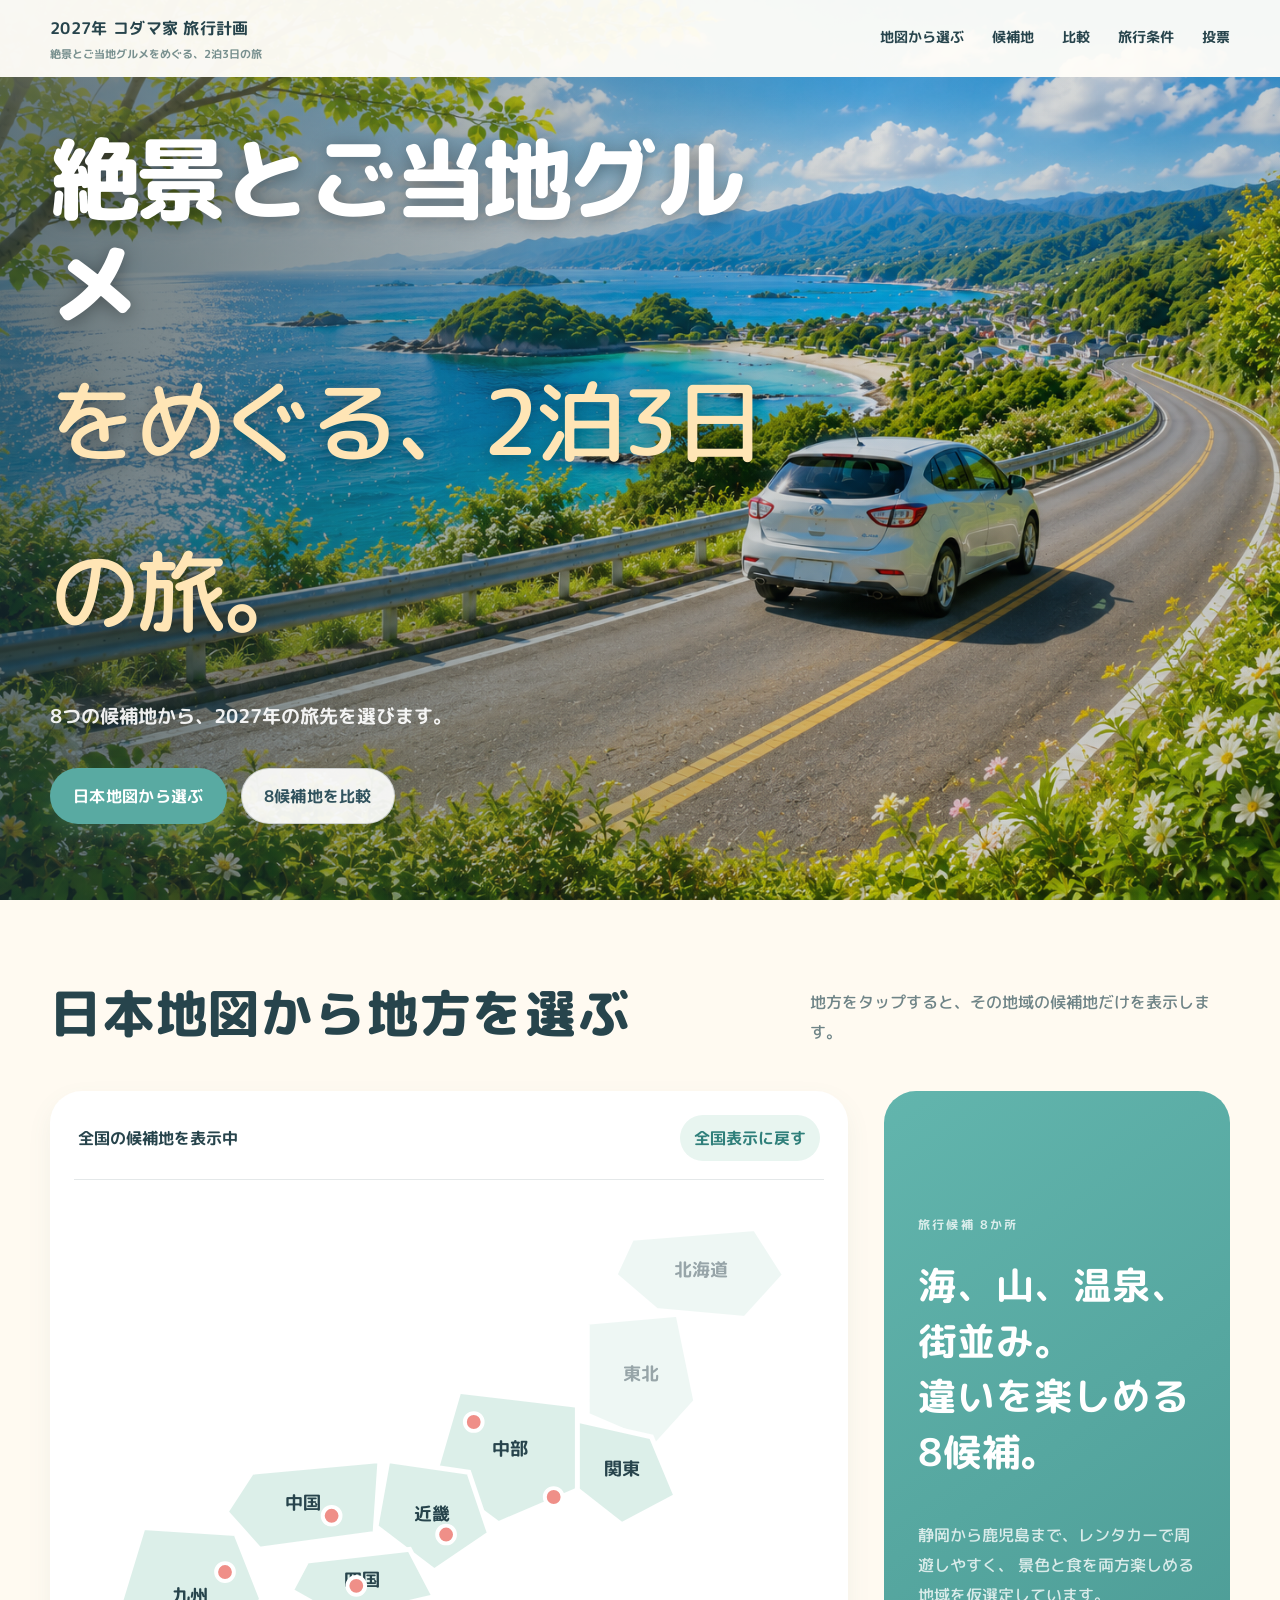
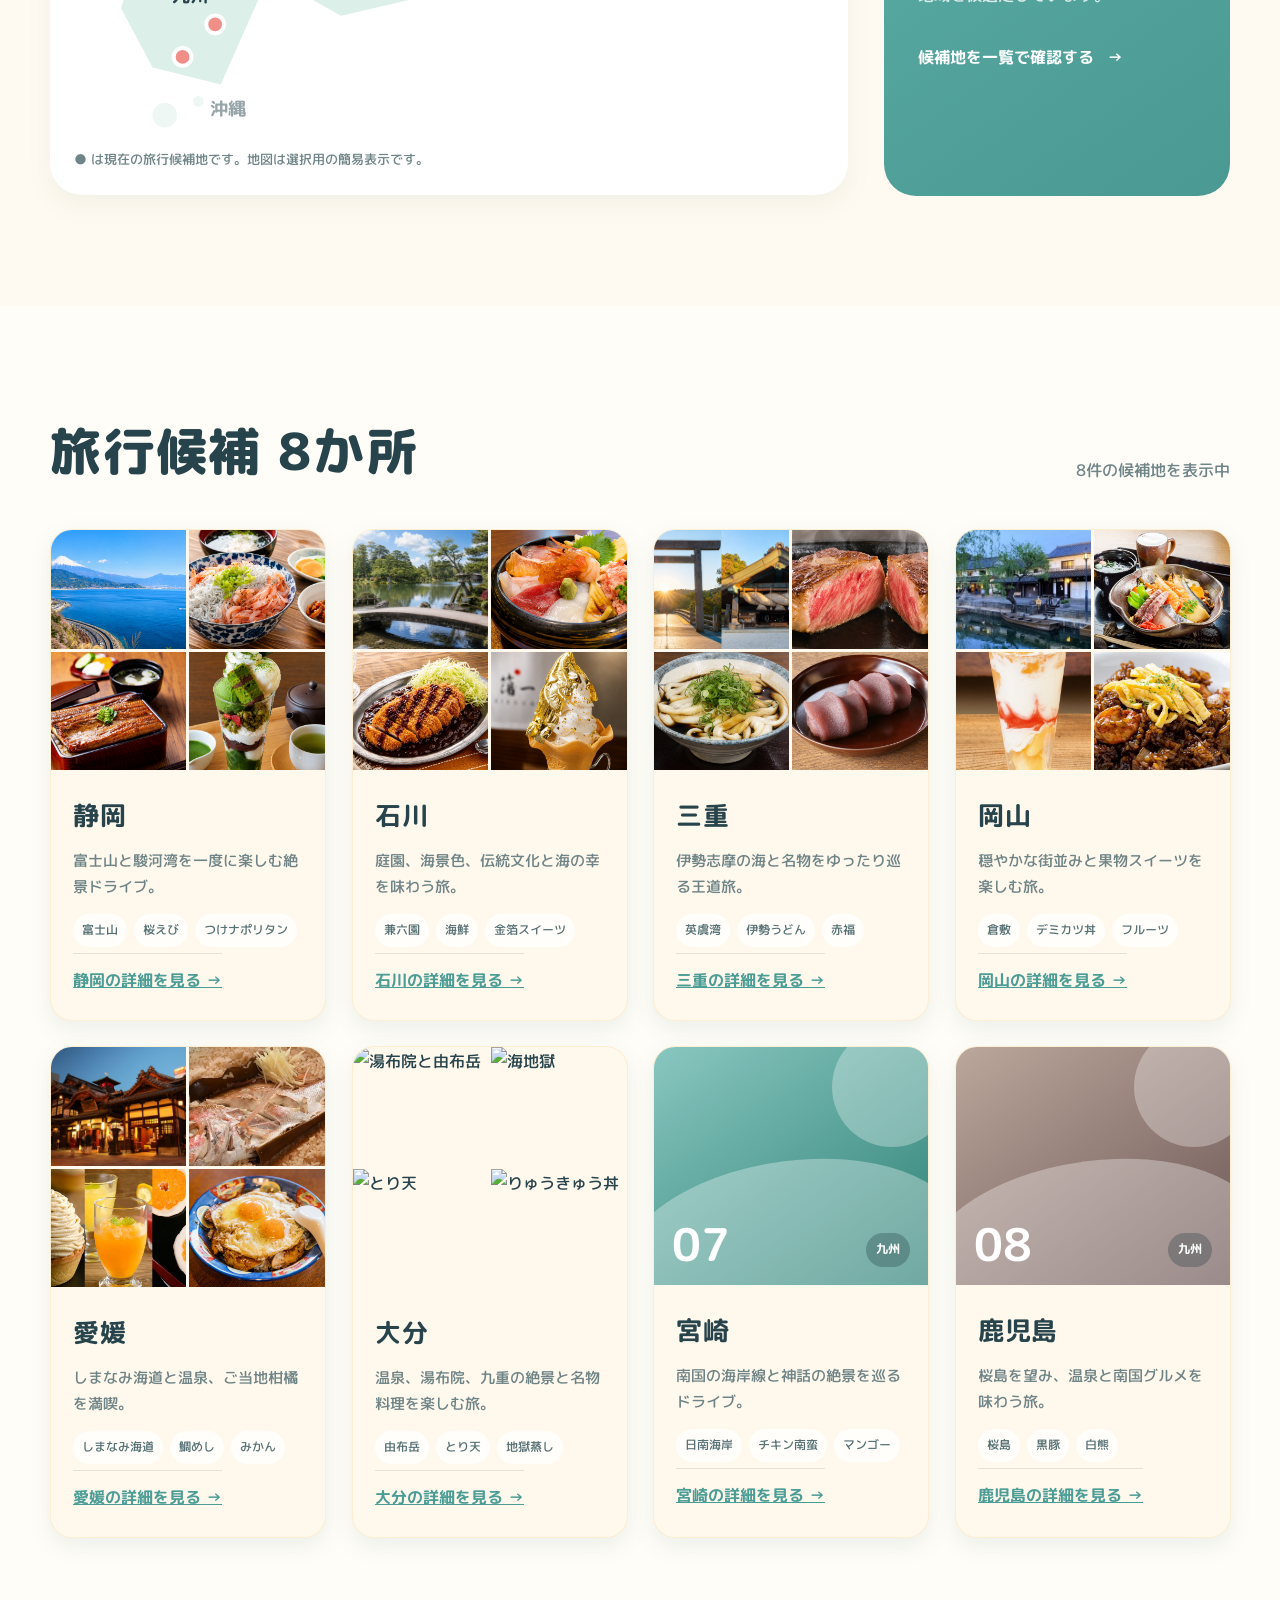
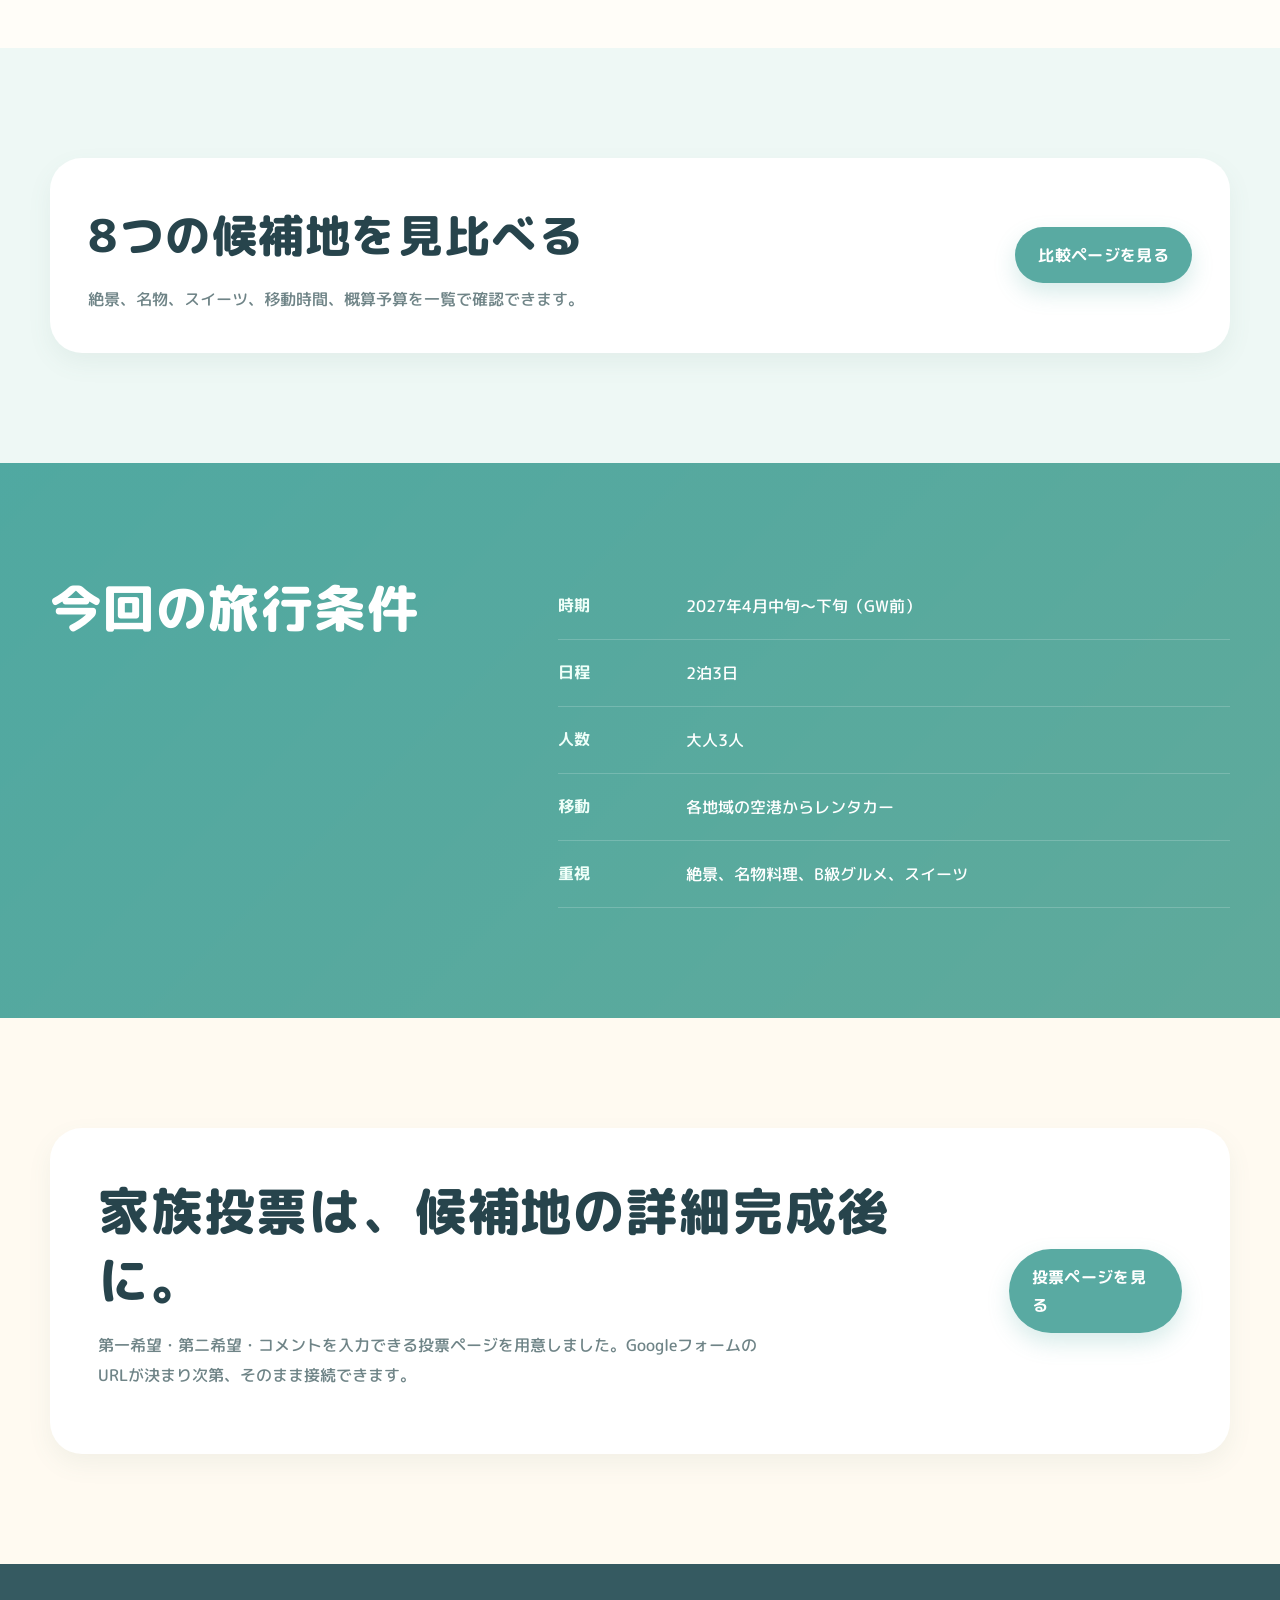
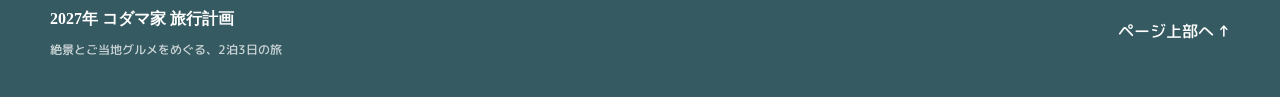
==== commit 18f838f0: "Add files via upload" ====
--- a/index.html
+++ b/index.html
@@ -1,370 +1,327 @@
 <!DOCTYPE html>
+
 <html lang="ja">
 <head>
-  <meta charset="UTF-8">
-  <meta name="viewport" content="width=device-width, initial-scale=1, viewport-fit=cover">
-  <meta name="description" content="2027年 コダマ家 旅行計画。絶景とご当地グルメを楽しむ2泊3日の家族旅行候補を比較できます。">
-  <meta name="theme-color" content="#0f5f63">
-  <title>2027年 コダマ家 旅行計画</title>
-<link rel="stylesheet" href="css/style.css">
+<meta charset="utf-8"/>
+<meta content="width=device-width, initial-scale=1, viewport-fit=cover" name="viewport"/>
+<meta content="2027年 コダマ家 旅行計画。絶景とご当地グルメを楽しむ2泊3日の家族旅行候補を比較できます。" name="description"/>
+<meta content="#0f5f63" name="theme-color"/>
+<title>2027年 コダマ家 旅行計画</title>
+<link href="css/style.css" rel="stylesheet"/>
 </head>
 <body>
-  <a class="skip-link" href="#main">本文へ移動</a>
-
-  <header class="site-header" id="top">
-    <div class="header-inner">
-      <a href="#top" class="brand" aria-label="トップへ戻る">
-        <span class="brand-name">2027年 コダマ家 旅行計画</span>
-        <span class="brand-subtitle">絶景とご当地グルメをめぐる、2泊3日の旅</span>
-      </a>
-
-      <button class="menu-button" type="button" aria-expanded="false" aria-controls="global-nav">
-        <span></span><span></span><span></span>
-        <span class="sr-only">メニューを開く</span>
-      </button>
-
-      <nav class="global-nav" id="global-nav" aria-label="メインナビゲーション">
-        <a href="#map">地図から選ぶ</a>
-        <a href="#destinations">候補地</a>
-        <a href="compare.html">比較</a>
-        <a href="#conditions">旅行条件</a>
-        <a href="vote.html">投票</a>
-      </nav>
-    </div>
-  </header>
-
-  <main id="main">
-    
-<section class="hero hero-final" aria-labelledby="hero-title">
-  <div class="hero-photo" aria-hidden="true"></div>
-  <div class="hero-shade" aria-hidden="true"></div>
-
-  <div class="hero-final-inner">
-    <div class="hero-copy">
-<h1 id="hero-title">絶景とご当地グルメ<br><span>をめぐる、2泊3日の旅。</span></h1>
-      <p class="hero-lead">8つの候補地から、2027年の旅先を選びます。</p>
-      <div class="hero-actions">
-        <a class="button button-primary" href="#map">日本地図から選ぶ</a>
-        <a class="button button-ghost" href="compare.html">8候補地を比較</a>
-      </div>
-    </div>
-</div>
-</section>
-
+<a class="skip-link" href="#main">本文へ移動</a>
+<header class="site-header" id="top">
+<div class="header-inner">
+<a aria-label="トップへ戻る" class="brand" href="#top">
+<span class="brand-name">2027年 コダマ家 旅行計画</span>
+<span class="brand-subtitle">絶景とご当地グルメをめぐる、2泊3日の旅</span>
+</a>
+<button aria-controls="global-nav" aria-expanded="false" class="menu-button" type="button">
+<span></span><span></span><span></span>
+<span class="sr-only">メニューを開く</span>
+</button>
+<nav aria-label="メインナビゲーション" class="global-nav" id="global-nav">
+<a href="#map">地図から選ぶ</a>
+<a href="#destinations">候補地</a>
+<a href="compare.html">比較</a>
+<a href="#conditions">旅行条件</a>
+<a href="vote.html">投票</a>
+</nav>
+</div>
+</header>
+<main id="main">
+<section aria-labelledby="hero-title" class="hero hero-final">
+<div aria-hidden="true" class="hero-photo"></div>
+<div aria-hidden="true" class="hero-shade"></div>
+<div class="hero-final-inner">
+<div class="hero-copy">
+<h1 id="hero-title">絶景とご当地グルメ<br/><span>をめぐる、2泊3日の旅。</span></h1>
+<p class="hero-lead">8つの候補地から、2027年の旅先を選びます。</p>
+<div class="hero-actions">
+<a class="button button-primary" href="#map">日本地図から選ぶ</a>
+<a class="button button-ghost" href="compare.html">8候補地を比較</a>
+</div>
+</div>
+</div>
+</section>
 <section class="map-section section" id="map">
-      <div class="section-inner">
-        <div class="section-heading">
-          <div>
-            
-            <h2>日本地図から地方を選ぶ</h2>
-          </div>
-          <p>地方をタップすると、その地域の候補地だけを表示します。</p>
-        </div>
-
-        <div class="map-layout">
-          <div class="japan-map-card">
-            <div class="map-toolbar">
-              <span id="map-status">全国の候補地を表示中</span>
-              <button id="reset-map" type="button">全国表示に戻す</button>
-            </div>
-
-            <svg class="japan-map" viewBox="0 0 760 560" role="img" aria-labelledby="map-title map-desc">
-              <title id="map-title">地方を選択できる日本地図</title>
-              <desc id="map-desc">北海道、東北、関東、中部、近畿、中国、四国、九州を選択できます。</desc>
-
-              <g class="map-region disabled" data-region="hokkaido" tabindex="-1" aria-label="北海道地方・現在候補地なし">
-                <path d="M565 45 L690 35 L720 82 L680 126 L590 118 L548 82 Z"></path>
-                <text x="635" y="83">北海道</text>
-              </g>
-
-              <g class="map-region disabled" data-region="tohoku" tabindex="-1" aria-label="東北地方・現在候補地なし">
-                <path d="M520 130 L612 122 L630 210 L590 254 L520 224 Z"></path>
-                <text x="574" y="188">東北</text>
-              </g>
-
-              <g class="map-region" data-region="kanto" tabindex="0" role="button" aria-label="関東地方">
-                <path d="M505 228 L585 246 L610 306 L555 335 L500 292 Z"></path>
-                <text x="555" y="285">関東</text>
-              </g>
-
-              <g class="map-region" data-region="chubu" tabindex="0" role="button" aria-label="中部地方">
-                <path d="M390 200 L510 214 L510 300 L430 334 L365 286 Z"></path>
-                <text x="442" y="264">中部</text>
-              </g>
-
-              <g class="map-region" data-region="kinki" tabindex="0" role="button" aria-label="近畿地方">
-                <path d="M318 270 L400 282 L421 344 L365 382 L306 337 Z"></path>
-                <text x="363" y="330">近畿</text>
-              </g>
-
-              <g class="map-region" data-region="chugoku" tabindex="0" role="button" aria-label="中国地方">
-                <path d="M180 282 L310 270 L305 344 L188 360 L154 322 Z"></path>
-                <text x="232" y="319">中国</text>
-              </g>
-
-              <g class="map-region" data-region="shikoku" tabindex="0" role="button" aria-label="四国地方">
-                <path d="M236 372 L340 360 L365 408 L270 430 L220 402 Z"></path>
-                <text x="292" y="397">四国</text>
-              </g>
-
-              <g class="map-region" data-region="kyushu" tabindex="0" role="button" aria-label="九州地方">
-                <path d="M70 338 L164 344 L190 410 L150 500 L78 482 L45 420 Z"></path>
-                <text x="118" y="413">九州</text>
-              </g>
-
-              <g class="map-region disabled" data-region="okinawa" tabindex="-1" aria-label="沖縄地方・現在候補地なし">
-                <circle cx="92" cy="528" r="15"></circle>
-                <circle cx="126" cy="514" r="8"></circle>
-                <text x="156" y="528">沖縄</text>
-              </g>
-
-              <g class="map-pin" data-pin="shizuoka" aria-hidden="true">
-                <circle cx="486" cy="307" r="9"></circle>
-              </g>
-              <g class="map-pin" data-pin="ishikawa" aria-hidden="true">
-                <circle cx="405" cy="231" r="9"></circle>
-              </g>
-              <g class="map-pin" data-pin="mie" aria-hidden="true">
-                <circle cx="377" cy="345" r="9"></circle>
-              </g>
-              <g class="map-pin" data-pin="okayama" aria-hidden="true">
-                <circle cx="261" cy="326" r="9"></circle>
-              </g>
-              <g class="map-pin" data-pin="ehime" aria-hidden="true">
-                <circle cx="286" cy="397" r="9"></circle>
-              </g>
-              <g class="map-pin" data-pin="oita" aria-hidden="true">
-                <circle cx="153" cy="383" r="9"></circle>
-              </g>
-              <g class="map-pin" data-pin="miyazaki" aria-hidden="true">
-                <circle cx="143" cy="436" r="9"></circle>
-              </g>
-              <g class="map-pin" data-pin="kagoshima" aria-hidden="true">
-                <circle cx="110" cy="469" r="9"></circle>
-              </g>
-            </svg>
-
-            <p class="map-caption">● は現在の旅行候補地です。地図は選択用の簡易表示です。</p>
-          </div>
-
-          <aside class="map-side">
-            <p class="map-side-kicker">旅行候補 8か所</p>
-            <h3>海、山、温泉、街並み。<br>違いを楽しめる8候補。</h3>
-            <p>
+<div class="section-inner">
+<div class="section-heading">
+<div>
+<h2>日本地図から地方を選ぶ</h2>
+</div>
+<p>地方をタップすると、その地域の候補地だけを表示します。</p>
+</div>
+<div class="map-layout">
+<div class="japan-map-card">
+<div class="map-toolbar">
+<span id="map-status">全国の候補地を表示中</span>
+<button id="reset-map" type="button">全国表示に戻す</button>
+</div>
+<svg aria-labelledby="map-title map-desc" class="japan-map" role="img" viewbox="0 0 760 560">
+<title id="map-title">地方を選択できる日本地図</title>
+<desc id="map-desc">北海道、東北、関東、中部、近畿、中国、四国、九州を選択できます。</desc>
+<g aria-label="北海道地方・現在候補地なし" class="map-region disabled" data-region="hokkaido" tabindex="-1">
+<path d="M565 45 L690 35 L720 82 L680 126 L590 118 L548 82 Z"></path>
+<text x="635" y="83">北海道</text>
+</g>
+<g aria-label="東北地方・現在候補地なし" class="map-region disabled" data-region="tohoku" tabindex="-1">
+<path d="M520 130 L612 122 L630 210 L590 254 L520 224 Z"></path>
+<text x="574" y="188">東北</text>
+</g>
+<g aria-label="関東地方" class="map-region" data-region="kanto" role="button" tabindex="0">
+<path d="M505 228 L585 246 L610 306 L555 335 L500 292 Z"></path>
+<text x="555" y="285">関東</text>
+</g>
+<g aria-label="中部地方" class="map-region" data-region="chubu" role="button" tabindex="0">
+<path d="M390 200 L510 214 L510 300 L430 334 L365 286 Z"></path>
+<text x="442" y="264">中部</text>
+</g>
+<g aria-label="近畿地方" class="map-region" data-region="kinki" role="button" tabindex="0">
+<path d="M318 270 L400 282 L421 344 L365 382 L306 337 Z"></path>
+<text x="363" y="330">近畿</text>
+</g>
+<g aria-label="中国地方" class="map-region" data-region="chugoku" role="button" tabindex="0">
+<path d="M180 282 L310 270 L305 344 L188 360 L154 322 Z"></path>
+<text x="232" y="319">中国</text>
+</g>
+<g aria-label="四国地方" class="map-region" data-region="shikoku" role="button" tabindex="0">
+<path d="M236 372 L340 360 L365 408 L270 430 L220 402 Z"></path>
+<text x="292" y="397">四国</text>
+</g>
+<g aria-label="九州地方" class="map-region" data-region="kyushu" role="button" tabindex="0">
+<path d="M70 338 L164 344 L190 410 L150 500 L78 482 L45 420 Z"></path>
+<text x="118" y="413">九州</text>
+</g>
+<g aria-label="沖縄地方・現在候補地なし" class="map-region disabled" data-region="okinawa" tabindex="-1">
+<circle cx="92" cy="528" r="15"></circle>
+<circle cx="126" cy="514" r="8"></circle>
+<text x="156" y="528">沖縄</text>
+</g>
+<g aria-hidden="true" class="map-pin" data-pin="shizuoka">
+<circle cx="486" cy="307" r="9"></circle>
+</g>
+<g aria-hidden="true" class="map-pin" data-pin="ishikawa">
+<circle cx="405" cy="231" r="9"></circle>
+</g>
+<g aria-hidden="true" class="map-pin" data-pin="mie">
+<circle cx="377" cy="345" r="9"></circle>
+</g>
+<g aria-hidden="true" class="map-pin" data-pin="okayama">
+<circle cx="261" cy="326" r="9"></circle>
+</g>
+<g aria-hidden="true" class="map-pin" data-pin="ehime">
+<circle cx="286" cy="397" r="9"></circle>
+</g>
+<g aria-hidden="true" class="map-pin" data-pin="oita">
+<circle cx="153" cy="383" r="9"></circle>
+</g>
+<g aria-hidden="true" class="map-pin" data-pin="miyazaki">
+<circle cx="143" cy="436" r="9"></circle>
+</g>
+<g aria-hidden="true" class="map-pin" data-pin="kagoshima">
+<circle cx="110" cy="469" r="9"></circle>
+</g>
+</svg>
+<p class="map-caption">● は現在の旅行候補地です。地図は選択用の簡易表示です。</p>
+</div>
+<aside class="map-side">
+<p class="map-side-kicker">旅行候補 8か所</p>
+<h3>海、山、温泉、街並み。<br/>違いを楽しめる8候補。</h3>
+<p>
               静岡から鹿児島まで、レンタカーで周遊しやすく、
               景色と食を両方楽しめる地域を仮選定しています。
             </p>
-            <a href="#destinations" class="text-link">候補地を一覧で確認する <span>→</span></a>
-          </aside>
-        </div>
-      </div>
-    </section>
+<a class="text-link" href="#destinations">候補地を一覧で確認する <span>→</span></a>
+</aside>
+</div>
+</div>
+</section>
 <section class="destinations-section section" id="destinations">
-      <div class="section-inner">
-        <div class="section-heading">
-          <div>
-            
-            <h2>旅行候補 8か所</h2>
-          </div>
-          <p id="destination-count">8件の候補地を表示中</p>
-        </div>
-
-        <div class="destination-grid" id="destination-grid">
-          <article class="destination-card" data-name="静岡" role="link" tabindex="0" onclick="if(!event.target.closest('a,button')) location.href='pages/shizuoka.html'" onkeydown="if(event.key==='Enter'||event.key===' '){event.preventDefault();location.href='pages/shizuoka.html'}">
-            <div class="destination-photo-grid">
-<img src="images/shizuoka/shizuoka-01-hero.png" alt="">
-<img src="images/shizuoka/shizuoka-06-sakuraebi.png" alt="">
-<img src="images/shizuoka/shizuoka-07-unaju.png" alt="">
-<img src="images/shizuoka/shizuoka-09-matcha.png" alt="">
-</div>
-            <div class="destination-body">
-              <h3>静岡</h3>
-              <p class="destination-tagline">富士山と駿河湾を一度に楽しむ絶景ドライブ。</p>
-              <ul class="tag-list">
-                <li>富士山</li><li>桜えび</li><li>つけナポリタン</li>
-              </ul>
-              <a class="details-button details-link" href="pages/shizuoka.html">静岡の詳細を見る <span>→</span></a>
-            </div>
-          </article>
-
-          <article class="destination-card" data-name="石川" role="link" tabindex="0" onclick="if(!event.target.closest('a,button')) location.href='pages/ishikawa.html'" onkeydown="if(event.key==='Enter'||event.key===' '){event.preventDefault();location.href='pages/ishikawa.html'}">
-            <div class="destination-photo-grid" aria-label="石川の写真ダイジェスト">
-  <img src="images/ishikawa/ishikawa-01-hero.png" alt="兼六園">
-  <img src="images/ishikawa/ishikawa-06-kaisendon.png" alt="海鮮丼">
-  <img src="images/ishikawa/ishikawa-07-kanazawacurry.png" alt="金沢カレー">
-  <img src="images/ishikawa/ishikawa-09-goldsoft.png" alt="金箔ソフト">
-</div>
-            <div class="destination-body">
-              <h3>石川</h3>
-              <p class="destination-tagline">庭園、海景色、伝統文化と海の幸を味わう旅。</p>
-              <ul class="tag-list">
-                <li>兼六園</li><li>海鮮</li><li>金箔スイーツ</li>
-              </ul>
-              <a class="details-button details-link" href="pages/ishikawa.html">石川の詳細を見る <span>→</span></a>
-            </div>
-          </article>
-
-          <article class="destination-card" data-name="三重" role="link" tabindex="0" onclick="if(!event.target.closest('a,button')) location.href='pages/mie.html'" onkeydown="if(event.key==='Enter'||event.key===' '){event.preventDefault();location.href='pages/mie.html'}">
-            <div class="destination-photo-grid" aria-label="三重の写真ダイジェスト">
-  <img src="images/mie/mie-01-hero.png" alt="伊勢神宮">
-  <img src="images/mie/mie-05-matsusakabeef.png" alt="松阪牛">
-  <img src="images/mie/mie-06-iseudon.png" alt="伊勢うどん">
-  <img src="images/mie/mie-07-akafuku.png" alt="赤福">
-</div>
-            <div class="destination-body">
-              <h3>三重</h3>
-              <p class="destination-tagline">伊勢志摩の海と名物をゆったり巡る王道旅。</p>
-              <ul class="tag-list">
-                <li>英虞湾</li><li>伊勢うどん</li><li>赤福</li>
-              </ul>
-              <a class="details-button details-link" href="pages/mie.html">三重の詳細を見る <span>→</span></a>
-            </div>
-          </article>
-
-          <article class="destination-card" data-name="岡山" role="link" tabindex="0" onclick="if(!event.target.closest('a,button')) location.href='pages/okayama.html'" onkeydown="if(event.key==='Enter'||event.key===' '){event.preventDefault();location.href='pages/okayama.html'}">
-            <div class="destination-photo-grid" aria-label="岡山の写真ダイジェスト">
-  <img src="images/okayama/okayama-01-hero.png" alt="倉敷美観地区">
-  <img src="images/okayama/okayama-05-barazushi.png" alt="岡山ばら寿司">
-  <img src="images/okayama/okayama-08-peachparfait.png" alt="桃パフェ">
-  <img src="images/okayama/okayama-06-ebimeshi.png" alt="えびめし">
-</div>
-            <div class="destination-body">
-              <h3>岡山</h3>
-              <p class="destination-tagline">穏やかな街並みと果物スイーツを楽しむ旅。</p>
-              <ul class="tag-list">
-                <li>倉敷</li><li>デミカツ丼</li><li>フルーツ</li>
-              </ul>
-              <a class="details-button details-link" href="pages/okayama.html">岡山の詳細を見る <span>→</span></a>
-            </div>
-          </article>
-
-          <article class="destination-card" data-name="愛媛" role="link" tabindex="0" onclick="if(!event.target.closest('a,button')) location.href='pages/ehime.html'" onkeydown="if(event.key==='Enter'||event.key===' '){event.preventDefault();location.href='pages/ehime.html'}">
-            <div class="destination-photo-grid" aria-label="愛媛の写真ダイジェスト">
-  <img src="images/ehime/ehime-01-hero.png" alt="道後温泉本館">
-  <img src="images/ehime/ehime-05-taimeshi.png" alt="鯛めし">
-  <img src="images/ehime/ehime-07-mikan-sweets.png" alt="みかんスイーツ">
-  <img src="images/ehime/ehime-08-imabari-yakibutaegg.png" alt="今治焼豚玉子飯">
-</div>
-            <div class="destination-body">
-              <h3>愛媛</h3>
-              <p class="destination-tagline">しまなみ海道と温泉、ご当地柑橘を満喫。</p>
-              <ul class="tag-list">
-                <li>しまなみ海道</li><li>鯛めし</li><li>みかん</li>
-              </ul>
-              <a class="details-button details-link" href="pages/ehime.html">愛媛の詳細を見る <span>→</span></a>
-            </div>
-          </article>
-
-          <article class="destination-card" data-name="大分" role="link" tabindex="0" onclick="if(!event.target.closest('a,button')) location.href='pages/oita.html'" onkeydown="if(event.key==='Enter'||event.key===' '){event.preventDefault();location.href='pages/oita.html'}">
-            <div class="destination-visual visual-oita">
-              <span class="destination-number">06</span>
-              <span class="destination-prefecture">九州</span>
-            </div>
-            <div class="destination-body">
-              <h3>大分</h3>
-              <p class="destination-tagline">温泉と高原ドライブ、郷土料理を楽しむ旅。</p>
-              <ul class="tag-list">
-                <li>由布岳</li><li>とり天</li><li>地獄蒸し</li>
-              </ul>
-              <a class="details-button details-link" href="pages/oita.html">大分の詳細を見る <span>→</span></a>
-            </div>
-          </article>
-
-          <article class="destination-card" data-name="宮崎" role="link" tabindex="0" onclick="if(!event.target.closest('a,button')) location.href='pages/miyazaki.html'" onkeydown="if(event.key==='Enter'||event.key===' '){event.preventDefault();location.href='pages/miyazaki.html'}">
-            <div class="destination-visual visual-miyazaki">
-              <span class="destination-number">07</span>
-              <span class="destination-prefecture">九州</span>
-            </div>
-            <div class="destination-body">
-              <h3>宮崎</h3>
-              <p class="destination-tagline">南国の海岸線と神話の絶景を巡るドライブ。</p>
-              <ul class="tag-list">
-                <li>日南海岸</li><li>チキン南蛮</li><li>マンゴー</li>
-              </ul>
-              <a class="details-button details-link" href="pages/miyazaki.html">宮崎の詳細を見る <span>→</span></a>
-            </div>
-          </article>
-
-          <article class="destination-card" data-name="鹿児島" role="link" tabindex="0" onclick="if(!event.target.closest('a,button')) location.href='pages/kagoshima.html'" onkeydown="if(event.key==='Enter'||event.key===' '){event.preventDefault();location.href='pages/kagoshima.html'}">
-            <div class="destination-visual visual-kagoshima">
-              <span class="destination-number">08</span>
-              <span class="destination-prefecture">九州</span>
-            </div>
-            <div class="destination-body">
-              <h3>鹿児島</h3>
-              <p class="destination-tagline">桜島を望み、温泉と南国グルメを味わう旅。</p>
-              <ul class="tag-list">
-                <li>桜島</li><li>黒豚</li><li>白熊</li>
-              </ul>
-              <a class="details-button details-link" href="pages/kagoshima.html">鹿児島の詳細を見る <span>→</span></a>
-            </div>
-          </article>
-        </div>
-
-        <div class="empty-state" id="empty-state" hidden>
-          <p>この地方には現在、候補地がありません。</p>
-          <button type="button" id="empty-reset">全国の候補地を見る</button>
-        </div>
-      </div>
-    </section>
-
-
+<div class="section-inner">
+<div class="section-heading">
+<div>
+<h2>旅行候補 8か所</h2>
+</div>
+<p id="destination-count">8件の候補地を表示中</p>
+</div>
+<div class="destination-grid" id="destination-grid">
+<article class="destination-card" data-name="静岡" onclick="if(!event.target.closest('a,button')) location.href='pages/shizuoka.html'" onkeydown="if(event.key==='Enter'||event.key===' '){event.preventDefault();location.href='pages/shizuoka.html'}" role="link" tabindex="0">
+<div class="destination-photo-grid">
+<img alt="" src="images/shizuoka/shizuoka-01-hero.png"/>
+<img alt="" src="images/shizuoka/shizuoka-06-sakuraebi.png"/>
+<img alt="" src="images/shizuoka/shizuoka-07-unaju.png"/>
+<img alt="" src="images/shizuoka/shizuoka-09-matcha.png"/>
+</div>
+<div class="destination-body">
+<h3>静岡</h3>
+<p class="destination-tagline">富士山と駿河湾を一度に楽しむ絶景ドライブ。</p>
+<ul class="tag-list">
+<li>富士山</li><li>桜えび</li><li>つけナポリタン</li>
+</ul>
+<a class="details-button details-link" href="pages/shizuoka.html">静岡の詳細を見る <span>→</span></a>
+</div>
+</article>
+<article class="destination-card" data-name="石川" onclick="if(!event.target.closest('a,button')) location.href='pages/ishikawa.html'" onkeydown="if(event.key==='Enter'||event.key===' '){event.preventDefault();location.href='pages/ishikawa.html'}" role="link" tabindex="0">
+<div aria-label="石川の写真ダイジェスト" class="destination-photo-grid">
+<img alt="兼六園" src="images/ishikawa/ishikawa-01-hero.png"/>
+<img alt="海鮮丼" src="images/ishikawa/ishikawa-06-kaisendon.png"/>
+<img alt="金沢カレー" src="images/ishikawa/ishikawa-07-kanazawacurry.png"/>
+<img alt="金箔ソフト" src="images/ishikawa/ishikawa-09-goldsoft.png"/>
+</div>
+<div class="destination-body">
+<h3>石川</h3>
+<p class="destination-tagline">庭園、海景色、伝統文化と海の幸を味わう旅。</p>
+<ul class="tag-list">
+<li>兼六園</li><li>海鮮</li><li>金箔スイーツ</li>
+</ul>
+<a class="details-button details-link" href="pages/ishikawa.html">石川の詳細を見る <span>→</span></a>
+</div>
+</article>
+<article class="destination-card" data-name="三重" onclick="if(!event.target.closest('a,button')) location.href='pages/mie.html'" onkeydown="if(event.key==='Enter'||event.key===' '){event.preventDefault();location.href='pages/mie.html'}" role="link" tabindex="0">
+<div aria-label="三重の写真ダイジェスト" class="destination-photo-grid">
+<img alt="伊勢神宮" src="images/mie/mie-01-hero.png"/>
+<img alt="松阪牛" src="images/mie/mie-05-matsusakabeef.png"/>
+<img alt="伊勢うどん" src="images/mie/mie-06-iseudon.png"/>
+<img alt="赤福" src="images/mie/mie-07-akafuku.png"/>
+</div>
+<div class="destination-body">
+<h3>三重</h3>
+<p class="destination-tagline">伊勢志摩の海と名物をゆったり巡る王道旅。</p>
+<ul class="tag-list">
+<li>英虞湾</li><li>伊勢うどん</li><li>赤福</li>
+</ul>
+<a class="details-button details-link" href="pages/mie.html">三重の詳細を見る <span>→</span></a>
+</div>
+</article>
+<article class="destination-card" data-name="岡山" onclick="if(!event.target.closest('a,button')) location.href='pages/okayama.html'" onkeydown="if(event.key==='Enter'||event.key===' '){event.preventDefault();location.href='pages/okayama.html'}" role="link" tabindex="0">
+<div aria-label="岡山の写真ダイジェスト" class="destination-photo-grid">
+<img alt="倉敷美観地区" src="images/okayama/okayama-01-hero.png"/>
+<img alt="岡山ばら寿司" src="images/okayama/okayama-05-barazushi.png"/>
+<img alt="桃パフェ" src="images/okayama/okayama-08-peachparfait.png"/>
+<img alt="えびめし" src="images/okayama/okayama-06-ebimeshi.png"/>
+</div>
+<div class="destination-body">
+<h3>岡山</h3>
+<p class="destination-tagline">穏やかな街並みと果物スイーツを楽しむ旅。</p>
+<ul class="tag-list">
+<li>倉敷</li><li>デミカツ丼</li><li>フルーツ</li>
+</ul>
+<a class="details-button details-link" href="pages/okayama.html">岡山の詳細を見る <span>→</span></a>
+</div>
+</article>
+<article class="destination-card" data-name="愛媛" onclick="if(!event.target.closest('a,button')) location.href='pages/ehime.html'" onkeydown="if(event.key==='Enter'||event.key===' '){event.preventDefault();location.href='pages/ehime.html'}" role="link" tabindex="0">
+<div aria-label="愛媛の写真ダイジェスト" class="destination-photo-grid">
+<img alt="道後温泉本館" src="images/ehime/ehime-01-hero.png"/>
+<img alt="鯛めし" src="images/ehime/ehime-05-taimeshi.png"/>
+<img alt="みかんスイーツ" src="images/ehime/ehime-07-mikan-sweets.png"/>
+<img alt="今治焼豚玉子飯" src="images/ehime/ehime-08-imabari-yakibutaegg.png"/>
+</div>
+<div class="destination-body">
+<h3>愛媛</h3>
+<p class="destination-tagline">しまなみ海道と温泉、ご当地柑橘を満喫。</p>
+<ul class="tag-list">
+<li>しまなみ海道</li><li>鯛めし</li><li>みかん</li>
+</ul>
+<a class="details-button details-link" href="pages/ehime.html">愛媛の詳細を見る <span>→</span></a>
+</div>
+</article>
+<article class="destination-card" data-name="大分" onclick="if(!event.target.closest('a,button')) location.href='pages/oita.html'" onkeydown="if(event.key==='Enter'||event.key===' '){event.preventDefault();location.href='pages/oita.html'}" role="link" tabindex="0">
+<div aria-label="大分の写真ダイジェスト" class="destination-photo-grid"><img alt="湯布院と由布岳" src="images/oita/oita-01-hero.jpg"/><img alt="海地獄" src="images/oita/oita-02-umijigoku.jpg"/><img alt="とり天" src="images/oita/oita-05-toriten.jpg"/><img alt="りゅうきゅう丼" src="images/oita/oita-08-ryukyu.jpg"/></div>
+<div class="destination-body">
+<h3>大分</h3>
+<p class="destination-tagline">温泉、湯布院、九重の絶景と名物料理を楽しむ旅。</p>
+<ul class="tag-list">
+<li>由布岳</li><li>とり天</li><li>地獄蒸し</li>
+</ul>
+<a class="details-button details-link" href="pages/oita.html">大分の詳細を見る <span>→</span></a>
+</div>
+</article>
+<article class="destination-card" data-name="宮崎" onclick="if(!event.target.closest('a,button')) location.href='pages/miyazaki.html'" onkeydown="if(event.key==='Enter'||event.key===' '){event.preventDefault();location.href='pages/miyazaki.html'}" role="link" tabindex="0">
+<div class="destination-visual visual-miyazaki">
+<span class="destination-number">07</span>
+<span class="destination-prefecture">九州</span>
+</div>
+<div class="destination-body">
+<h3>宮崎</h3>
+<p class="destination-tagline">南国の海岸線と神話の絶景を巡るドライブ。</p>
+<ul class="tag-list">
+<li>日南海岸</li><li>チキン南蛮</li><li>マンゴー</li>
+</ul>
+<a class="details-button details-link" href="pages/miyazaki.html">宮崎の詳細を見る <span>→</span></a>
+</div>
+</article>
+<article class="destination-card" data-name="鹿児島" onclick="if(!event.target.closest('a,button')) location.href='pages/kagoshima.html'" onkeydown="if(event.key==='Enter'||event.key===' '){event.preventDefault();location.href='pages/kagoshima.html'}" role="link" tabindex="0">
+<div class="destination-visual visual-kagoshima">
+<span class="destination-number">08</span>
+<span class="destination-prefecture">九州</span>
+</div>
+<div class="destination-body">
+<h3>鹿児島</h3>
+<p class="destination-tagline">桜島を望み、温泉と南国グルメを味わう旅。</p>
+<ul class="tag-list">
+<li>桜島</li><li>黒豚</li><li>白熊</li>
+</ul>
+<a class="details-button details-link" href="pages/kagoshima.html">鹿児島の詳細を見る <span>→</span></a>
+</div>
+</article>
+</div>
+<div class="empty-state" hidden="" id="empty-state">
+<p>この地方には現在、候補地がありません。</p>
+<button id="empty-reset" type="button">全国の候補地を見る</button>
+</div>
+</div>
+</section>
 <section class="compare-preview section" id="compare">
-  <div class="section-inner">
-    <div class="compare-card">
-      <div>
-        <h2>8つの候補地を見比べる</h2>
-        <p>絶景、名物、スイーツ、移動時間、概算予算を一覧で確認できます。</p>
-      </div>
-      <a class="button button-primary" href="compare.html">比較ページを見る</a>
-    </div>
-  </div>
-</section>
-
-    <section class="conditions-section section" id="conditions">
-      <div class="section-inner">
-        <div class="conditions-card">
-          <div>
-            
-            <h2>今回の旅行条件</h2>
-          </div>
-          <dl class="condition-list">
-            <div><dt>時期</dt><dd>2027年4月中旬〜下旬（GW前）</dd></div>
-            <div><dt>日程</dt><dd>2泊3日</dd></div>
-            <div><dt>人数</dt><dd>大人3人</dd></div>
-            <div><dt>移動</dt><dd>各地域の空港からレンタカー</dd></div>
-            <div><dt>重視</dt><dd>絶景、名物料理、B級グルメ、スイーツ</dd></div>
+<div class="section-inner">
+<div class="compare-card">
+<div>
+<h2>8つの候補地を見比べる</h2>
+<p>絶景、名物、スイーツ、移動時間、概算予算を一覧で確認できます。</p>
+</div>
+<a class="button button-primary" href="compare.html">比較ページを見る</a>
+</div>
+</div>
+</section>
+<section class="conditions-section section" id="conditions">
+<div class="section-inner">
+<div class="conditions-card">
+<div>
+<h2>今回の旅行条件</h2>
+</div>
+<dl class="condition-list">
+<div><dt>時期</dt><dd>2027年4月中旬〜下旬（GW前）</dd></div>
+<div><dt>日程</dt><dd>2泊3日</dd></div>
+<div><dt>人数</dt><dd>大人3人</dd></div>
+<div><dt>移動</dt><dd>各地域の空港からレンタカー</dd></div>
+<div><dt>重視</dt><dd>絶景、名物料理、B級グルメ、スイーツ</dd></div>
 </dl>
-        </div>
-      </div>
-    </section>
-
-    <section class="vote-section section" id="vote">
-      <div class="section-inner vote-card">
-        <div>
-          
-          <h2>家族投票は、候補地の詳細完成後に。</h2>
-          <p>
+</div>
+</div>
+</section>
+<section class="vote-section section" id="vote">
+<div class="section-inner vote-card">
+<div>
+<h2>家族投票は、候補地の詳細完成後に。</h2>
+<p>
             第一希望・第二希望・コメントを入力できる投票ページを用意しました。GoogleフォームのURLが決まり次第、そのまま接続できます。
           </p>
-        </div>
-        <a class="button button-primary" href="vote.html">投票ページを見る</a>
-      </div>
-    </section>
-  </main>
-
-  <footer class="site-footer">
-    <div class="footer-inner">
-      <div>
-        <strong>2027年 コダマ家 旅行計画</strong>
-        <span class="footer-subtitle">絶景とご当地グルメをめぐる、2泊3日の旅</span>
-      </div>
-      <a href="#top">ページ上部へ ↑</a>
-    </div>
-  </footer>
-
-  <div class="toast" id="toast" role="status" aria-live="polite"></div>
-
-  <script src="js/script.js"></script>
+</div>
+<a class="button button-primary" href="vote.html">投票ページを見る</a>
+</div>
+</section>
+</main>
+<footer class="site-footer">
+<div class="footer-inner">
+<div>
+<strong>2027年 コダマ家 旅行計画</strong>
+<span class="footer-subtitle">絶景とご当地グルメをめぐる、2泊3日の旅</span>
+</div>
+<a href="#top">ページ上部へ ↑</a>
+</div>
+</footer>
+<div aria-live="polite" class="toast" id="toast" role="status"></div>
+<script src="js/script.js"></script>
 </body>
 </html>
--- a/css/style.css
+++ b/css/style.css
@@ -2129,3 +2129,44 @@
     grid-template-columns: 1fr;
   }
 }
+
+
+/* Ehime photo edition */
+.ehime-photo-hero {
+  background-image:
+    linear-gradient(90deg, rgba(35, 48, 43, .58), rgba(35, 48, 43, .08)),
+    url("../images/ehime/ehime-01-hero.png");
+  background-size: cover;
+  background-position: center 50%;
+}
+.ehime-photo-hero::before,
+.ehime-photo-hero::after {
+  display: none;
+}
+.ehime-photo-hero .detail-hero-inner {
+  position: relative;
+  z-index: 2;
+}
+.ehime-photo-hero h1,
+.ehime-photo-hero .detail-hero-lead,
+.ehime-photo-hero .breadcrumb,
+.ehime-photo-hero .breadcrumb a {
+  color: #fff;
+  text-shadow: 0 2px 12px rgba(0,0,0,.35);
+}
+.ehime-feature-grid,
+.ehime-food-grid {
+  grid-template-columns: repeat(2, minmax(0, 1fr));
+}
+.destination-photo-grid .destination-label {
+  display: none !important;
+}
+@media (max-width: 760px) {
+  .ehime-photo-hero {
+    background-position: 52% center;
+  }
+  .ehime-feature-grid,
+  .ehime-food-grid {
+    grid-template-columns: 1fr;
+  }
+}
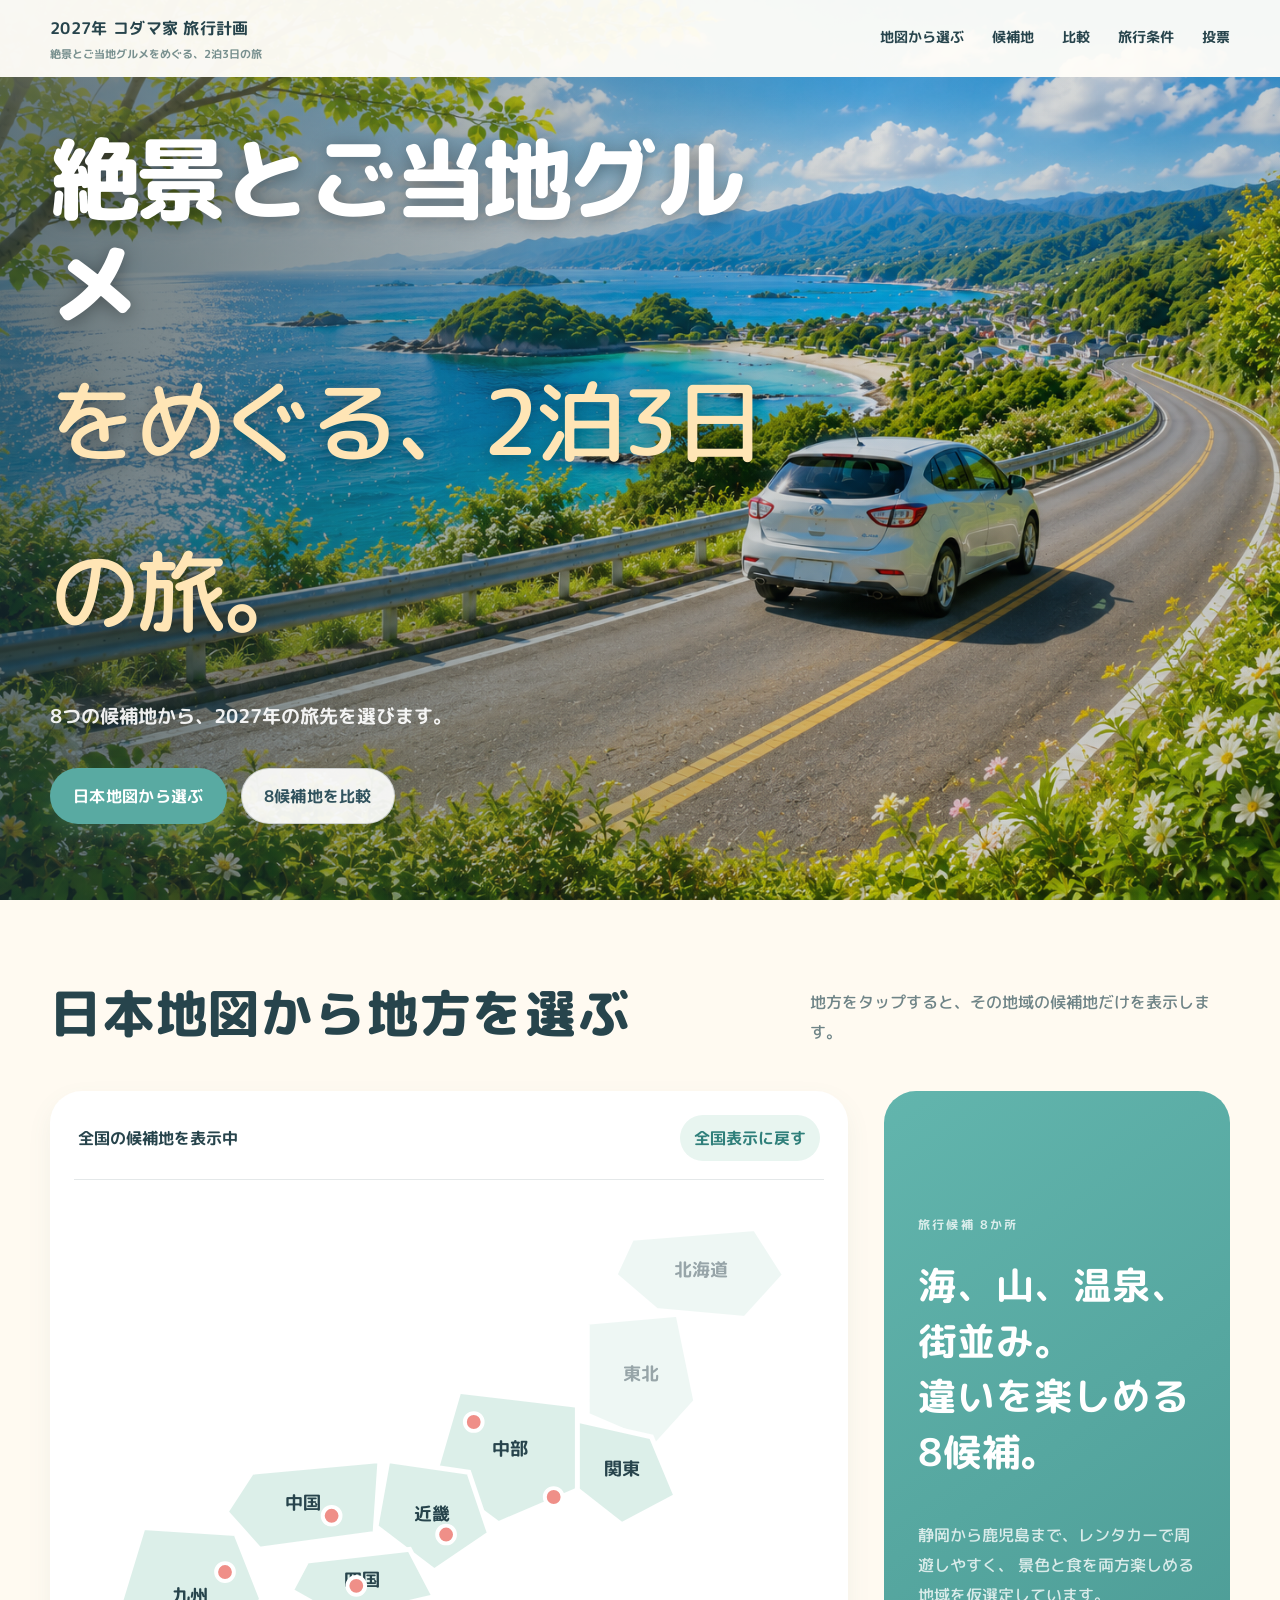
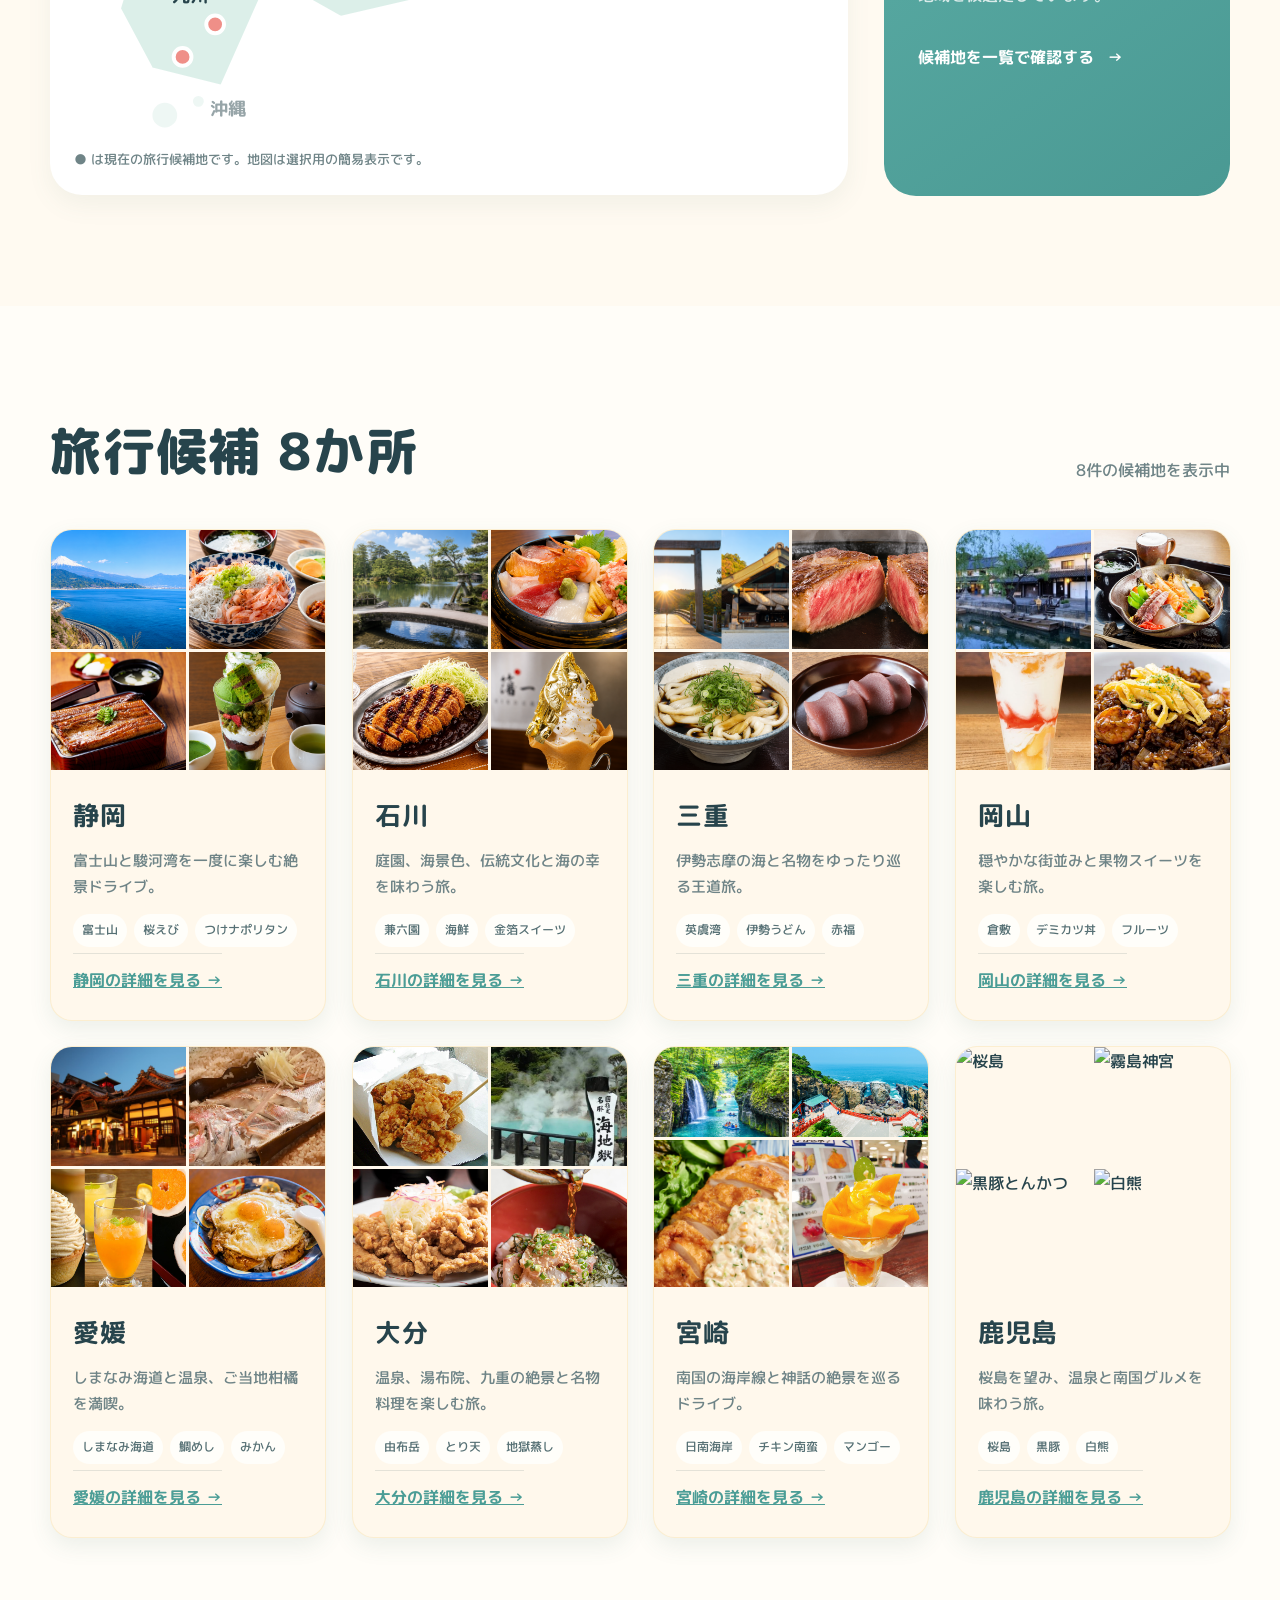
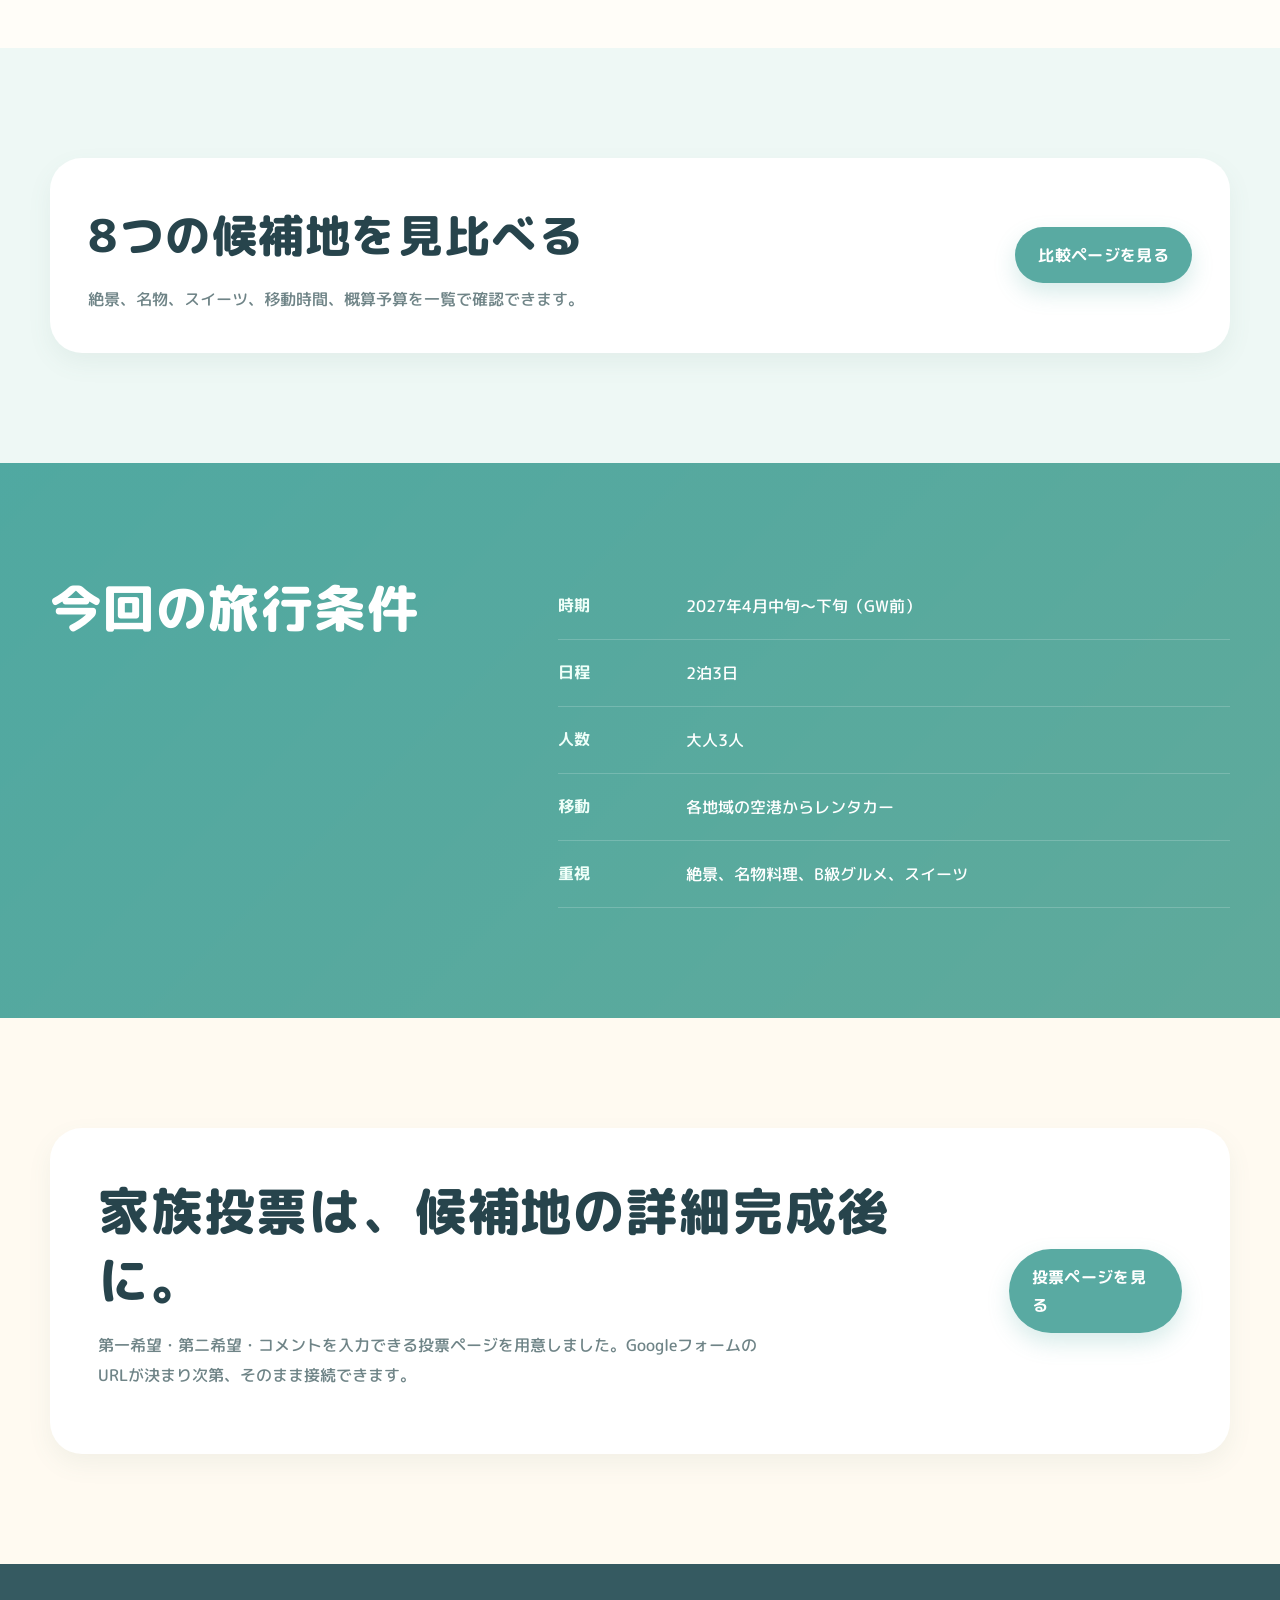
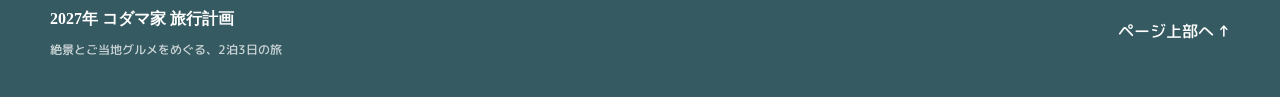
==== commit ea959d6e: "Add files via upload" ====
--- a/index.html
+++ b/index.html
@@ -239,10 +239,7 @@
 </div>
 </article>
 <article class="destination-card" data-name="宮崎" onclick="if(!event.target.closest('a,button')) location.href='pages/miyazaki.html'" onkeydown="if(event.key==='Enter'||event.key===' '){event.preventDefault();location.href='pages/miyazaki.html'}" role="link" tabindex="0">
-<div class="destination-visual visual-miyazaki">
-<span class="destination-number">07</span>
-<span class="destination-prefecture">九州</span>
-</div>
+<div aria-label="宮崎の写真ダイジェスト" class="destination-photo-grid"><img alt="高千穂峡" src="images/miyazaki/miyazaki-02-takachiho.jpg"/><img alt="鵜戸神宮" src="images/miyazaki/miyazaki-03-udo.jpg"/><img alt="チキン南蛮" src="images/miyazaki/miyazaki-06-chickennanban.jpg"/><img alt="マンゴーパフェ" src="images/miyazaki/miyazaki-09-mango.jpg"/></div>
 <div class="destination-body">
 <h3>宮崎</h3>
 <p class="destination-tagline">南国の海岸線と神話の絶景を巡るドライブ。</p>
@@ -253,10 +250,7 @@
 </div>
 </article>
 <article class="destination-card" data-name="鹿児島" onclick="if(!event.target.closest('a,button')) location.href='pages/kagoshima.html'" onkeydown="if(event.key==='Enter'||event.key===' '){event.preventDefault();location.href='pages/kagoshima.html'}" role="link" tabindex="0">
-<div class="destination-visual visual-kagoshima">
-<span class="destination-number">08</span>
-<span class="destination-prefecture">九州</span>
-</div>
+<div aria-label="鹿児島の写真ダイジェスト" class="destination-photo-grid"><img alt="桜島" src="images/kagoshima/kagoshima-01-hero.jpeg"/><img alt="霧島神宮" src="images/kagoshima/kagoshima-02-kirishima.jpg"/><img alt="黒豚とんかつ" src="images/kagoshima/kagoshima-05-kurobuta.jpg"/><img alt="白熊" src="images/kagoshima/kagoshima-08-shirokuma.webp"/></div>
 <div class="destination-body">
 <h3>鹿児島</h3>
 <p class="destination-tagline">桜島を望み、温泉と南国グルメを味わう旅。</p>
--- a/css/style.css
+++ b/css/style.css
@@ -2170,3 +2170,52 @@
     grid-template-columns: 1fr;
   }
 }
+
+/* Oita photo edition */
+.oita-photo-hero {
+  background-image:
+    linear-gradient(90deg, rgba(29, 48, 43, .62), rgba(29, 48, 43, .08)),
+    url("../images/oita/oita-01-hero.jpg");
+  background-size: cover;
+  background-position: center 52%;
+}
+.oita-photo-hero::before,
+.oita-photo-hero::after { display: none; }
+.oita-photo-hero .detail-hero-inner { position: relative; z-index: 2; }
+.oita-photo-hero h1,
+.oita-photo-hero .detail-hero-lead,
+.oita-photo-hero .breadcrumb,
+.oita-photo-hero .breadcrumb a {
+  color: #fff;
+  text-shadow: 0 2px 12px rgba(0,0,0,.36);
+}
+.oita-feature-grid,
+.oita-food-grid { grid-template-columns: repeat(2, minmax(0, 1fr)); }
+@media (max-width: 760px) {
+  .oita-photo-hero { background-position: 46% center; }
+  .oita-feature-grid,
+  .oita-food-grid { grid-template-columns: 1fr; }
+}
+
+
+/* Miyazaki photo page */
+.miyazaki-photo-hero {
+  background-image: linear-gradient(90deg,rgba(18,47,54,.68),rgba(18,47,54,.12)), url("../images/miyazaki/miyazaki-01-hero.jpg");
+  background-size: cover;
+  background-position: center 52%;
+}
+.miyazaki-photo-hero::before,
+.miyazaki-photo-hero::after { display: none; }
+.miyazaki-photo-hero .detail-hero-inner { position: relative; z-index: 2; }
+.miyazaki-photo-hero h1,
+.miyazaki-photo-hero .detail-hero-lead,
+.miyazaki-photo-hero .breadcrumb,
+.miyazaki-photo-hero .breadcrumb a {
+  color:#fff; text-shadow:0 2px 12px rgba(0,0,0,.38);
+}
+.miyazaki-feature-grid,
+.miyazaki-food-grid { grid-template-columns: repeat(2,minmax(0,1fr)); }
+@media(max-width:760px){
+  .miyazaki-photo-hero{background-position:50% center;}
+  .miyazaki-feature-grid,.miyazaki-food-grid{grid-template-columns:1fr;}
+}
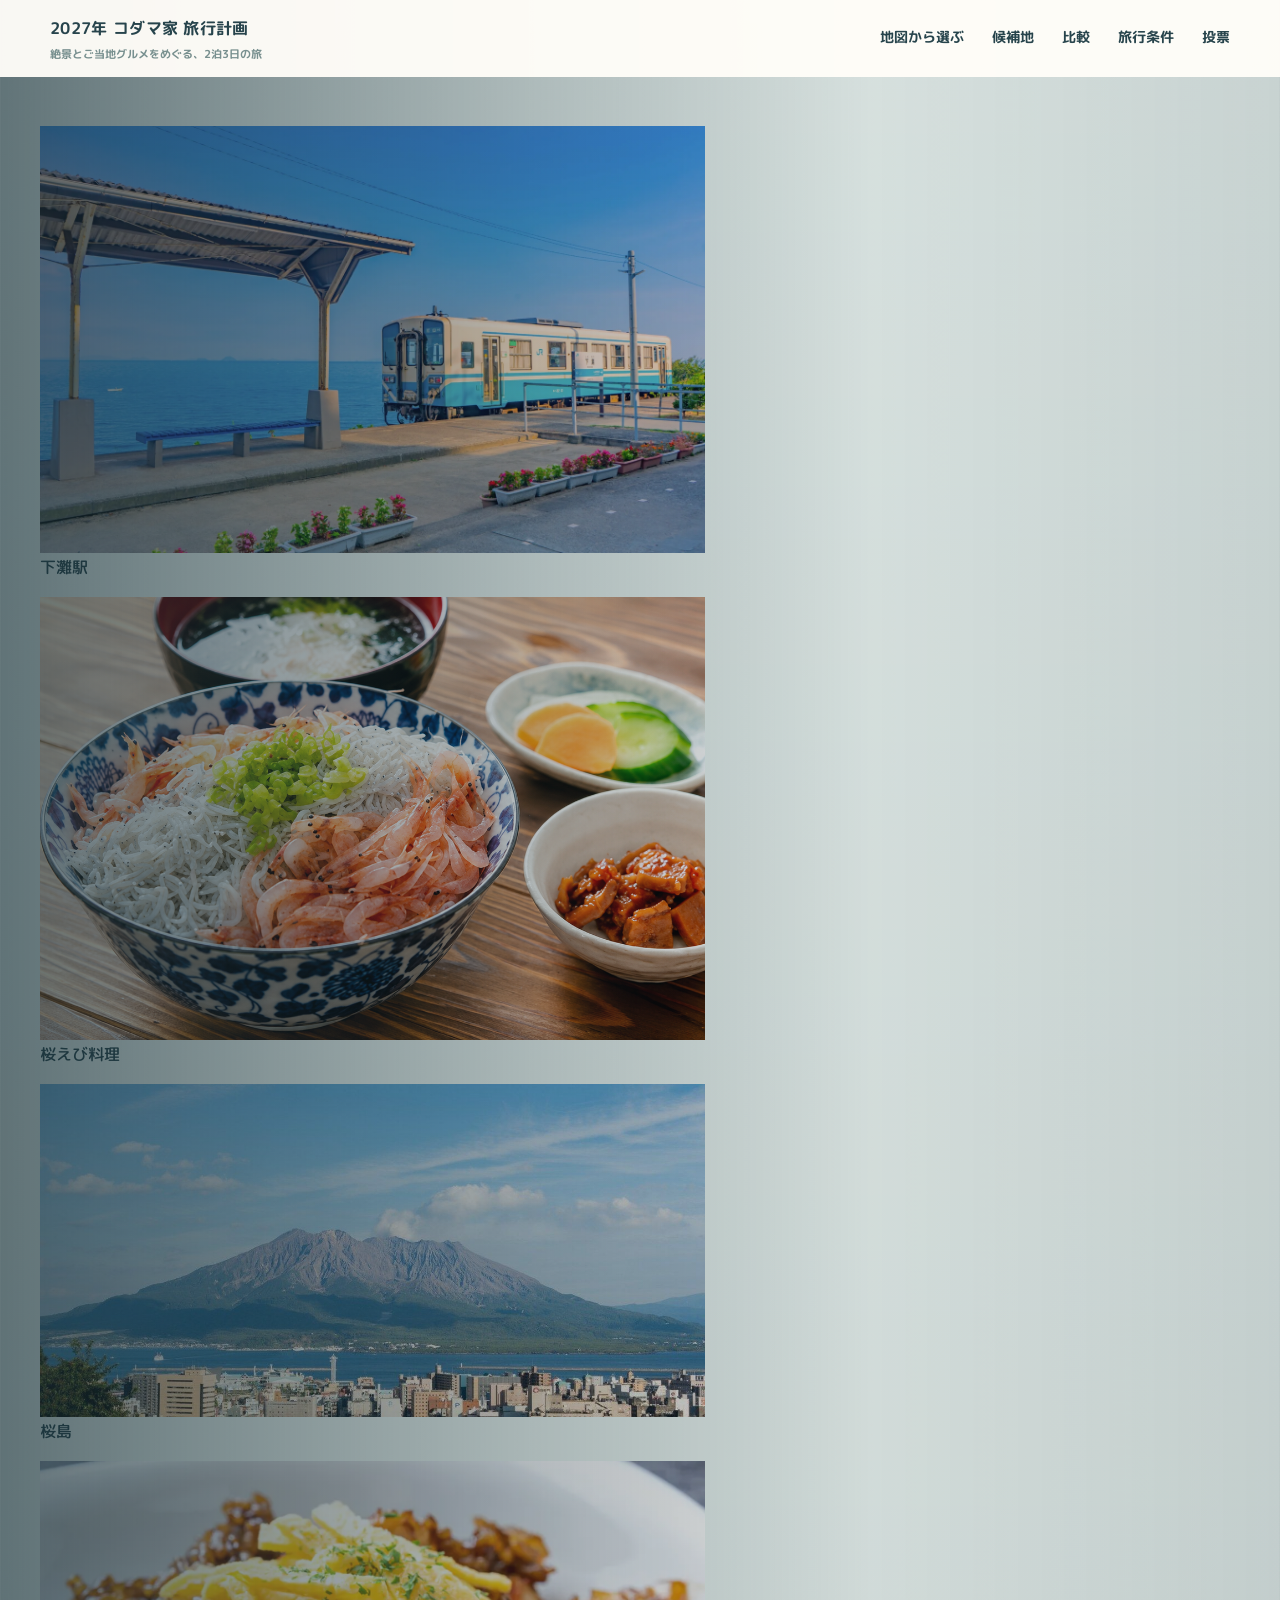
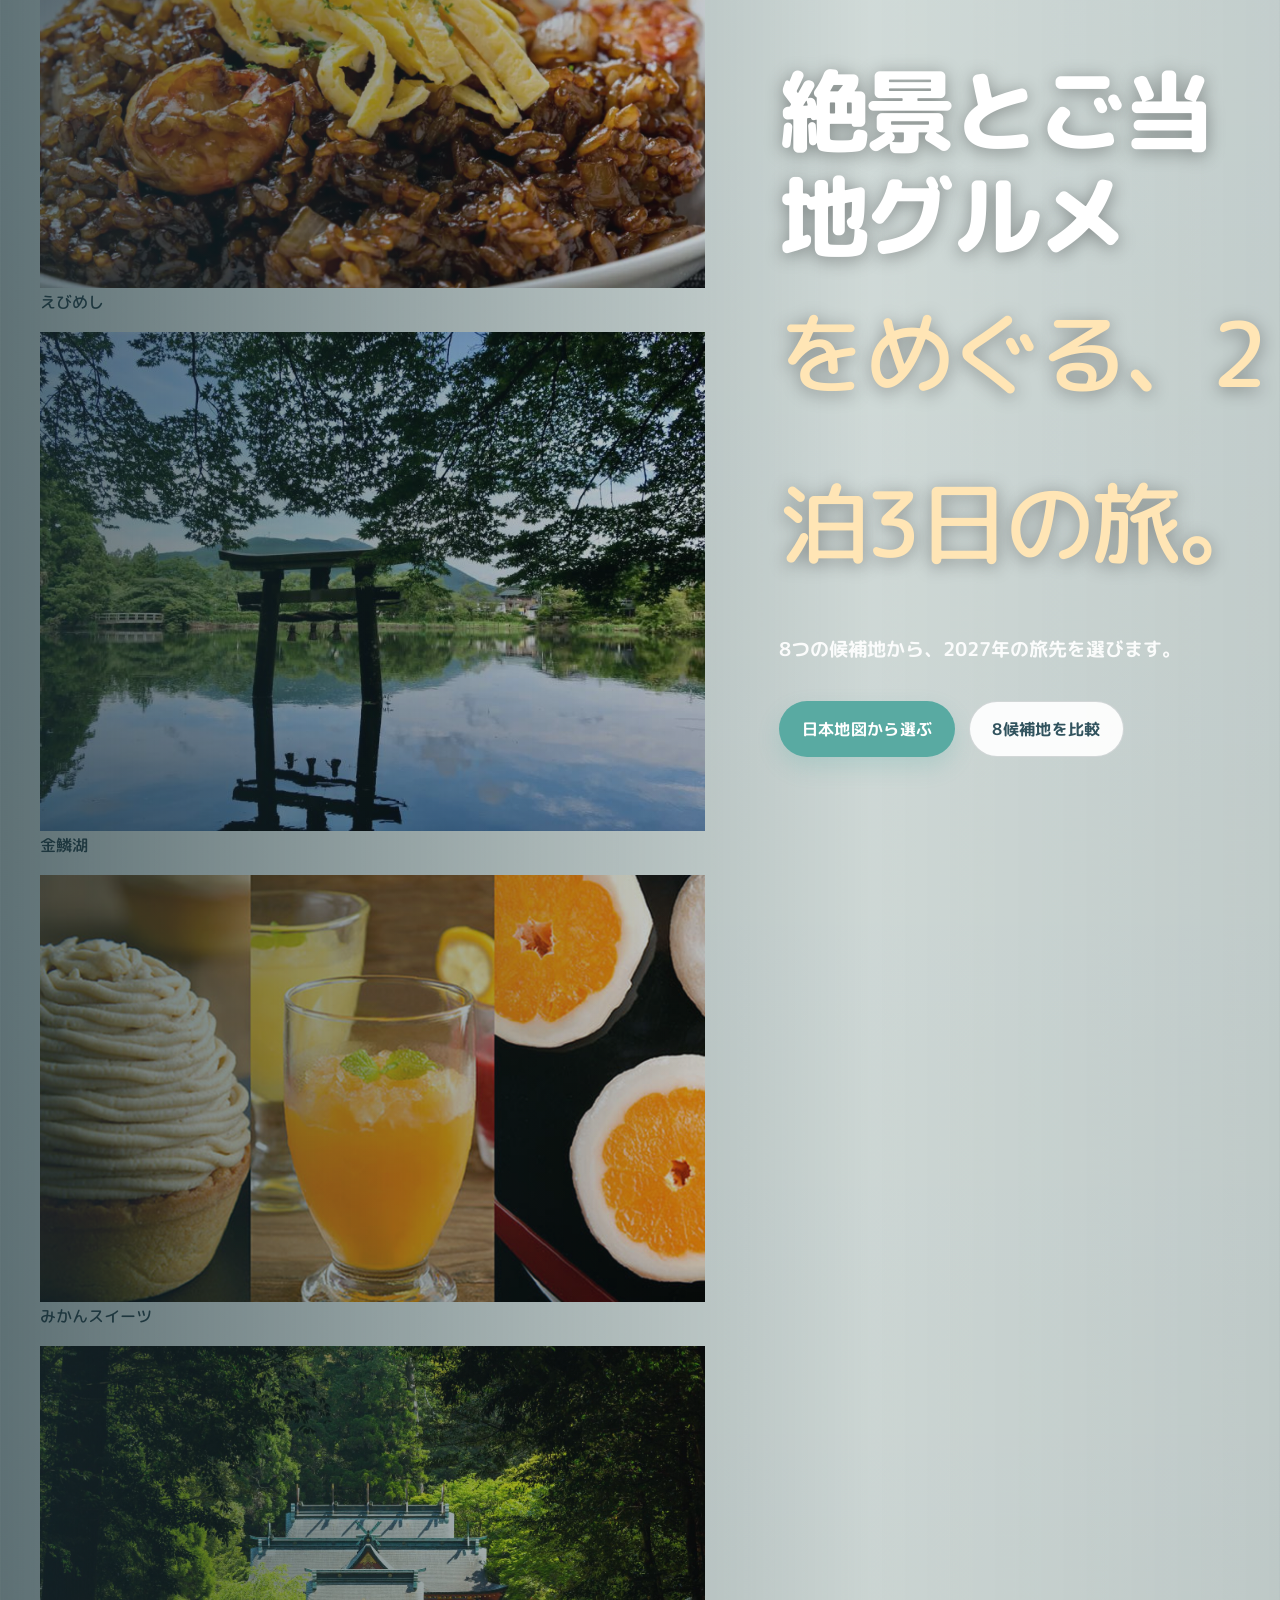
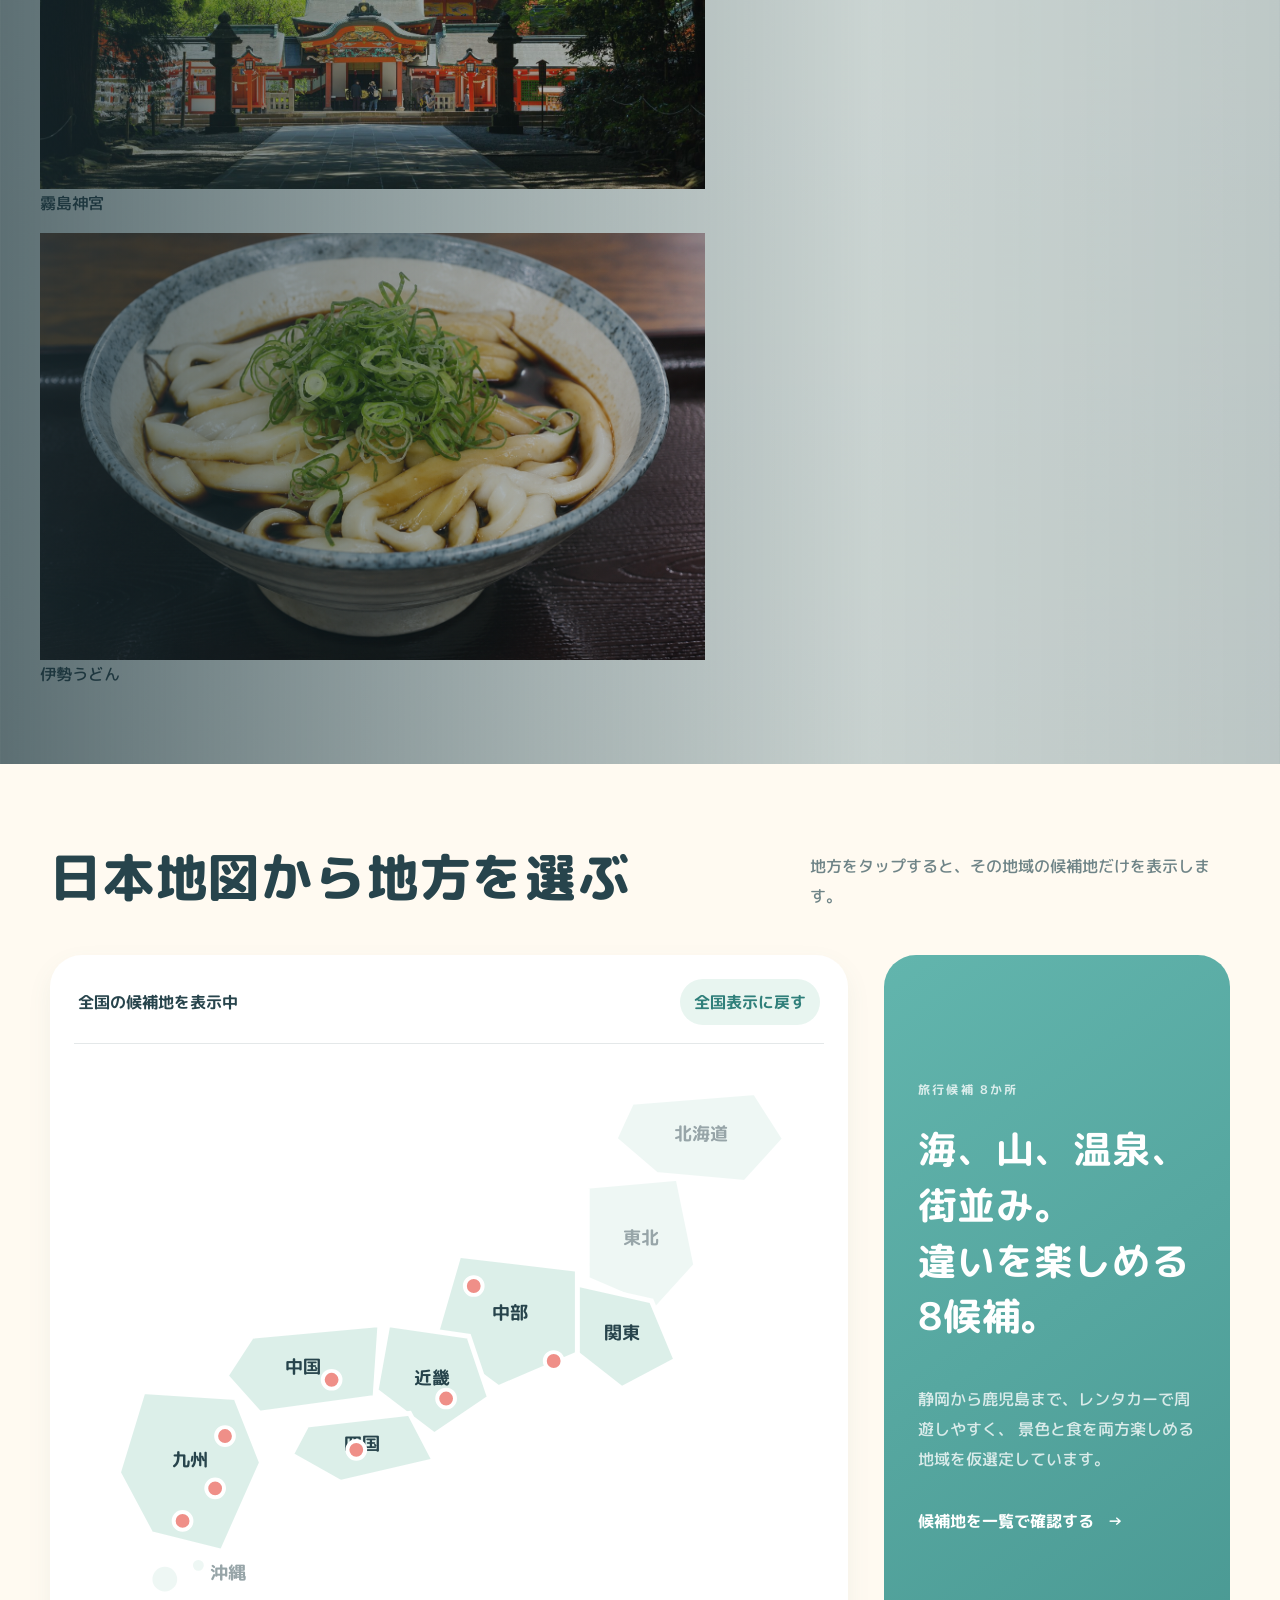
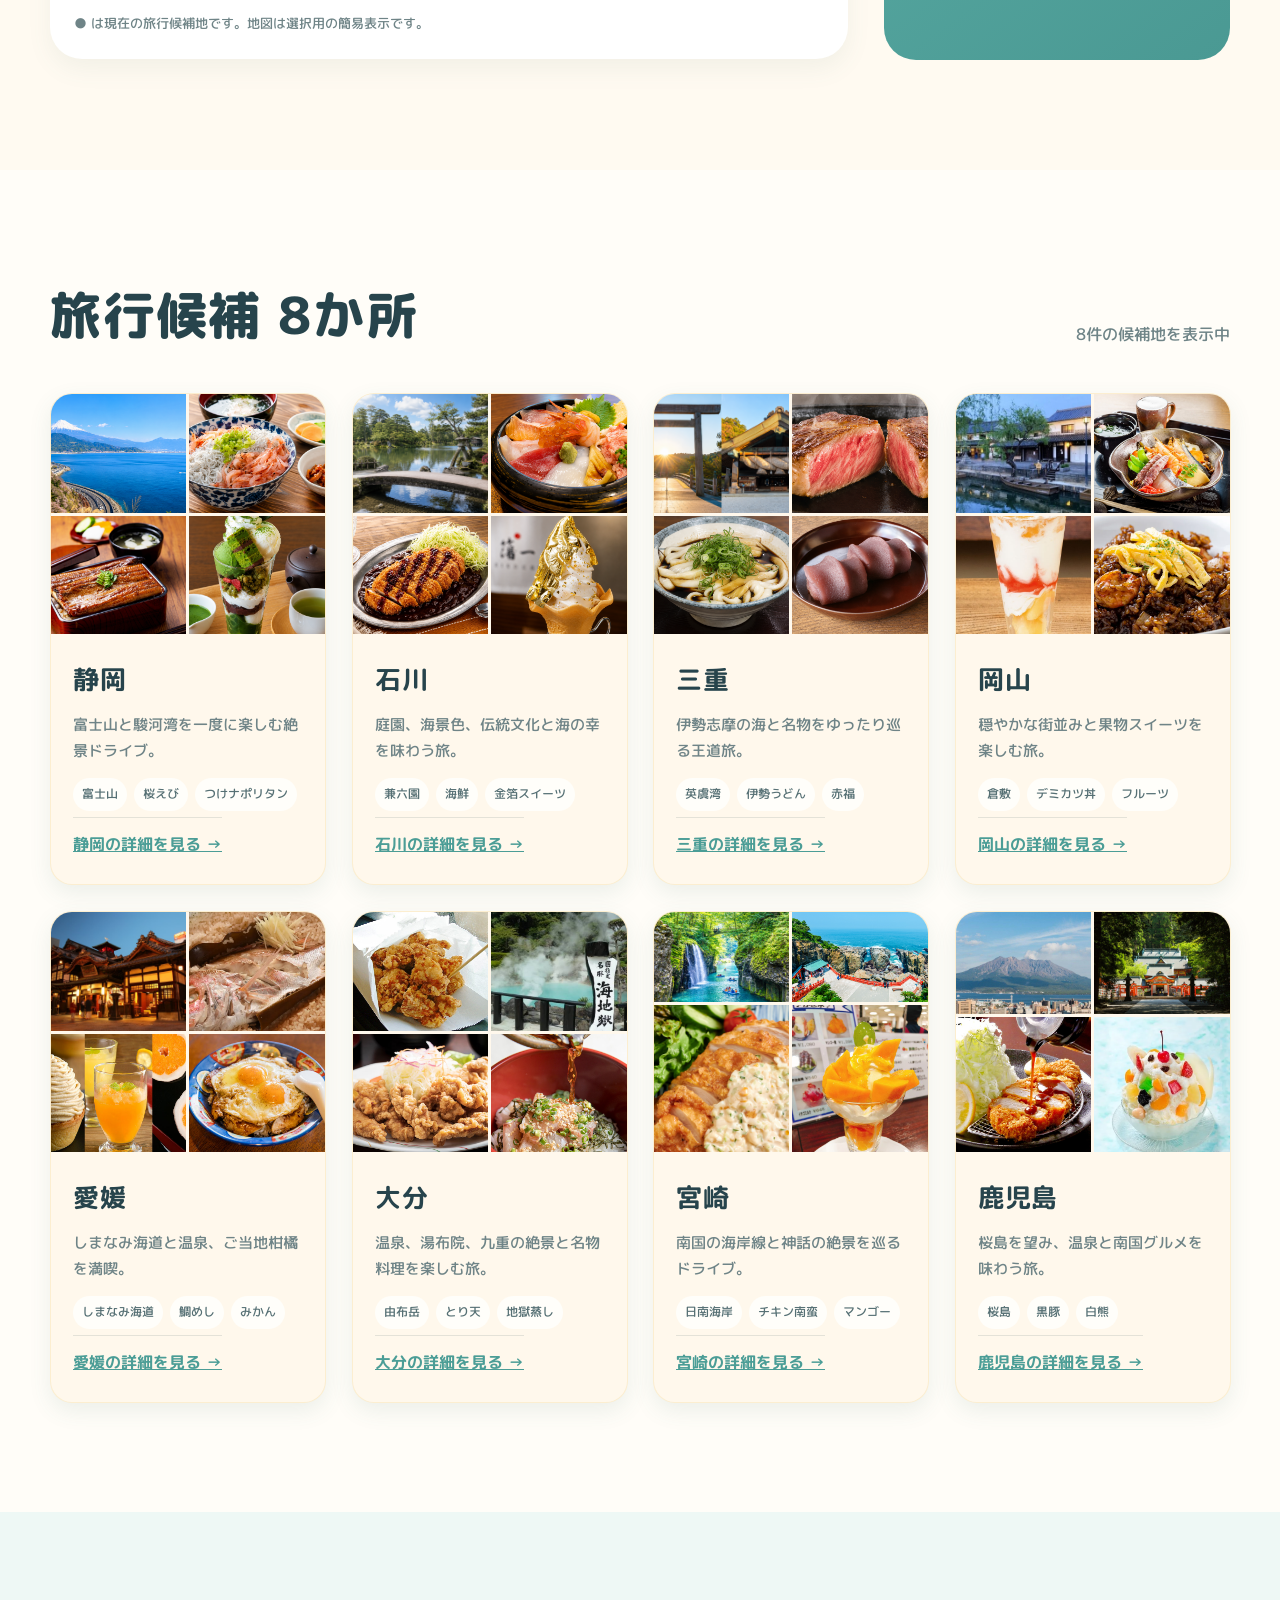
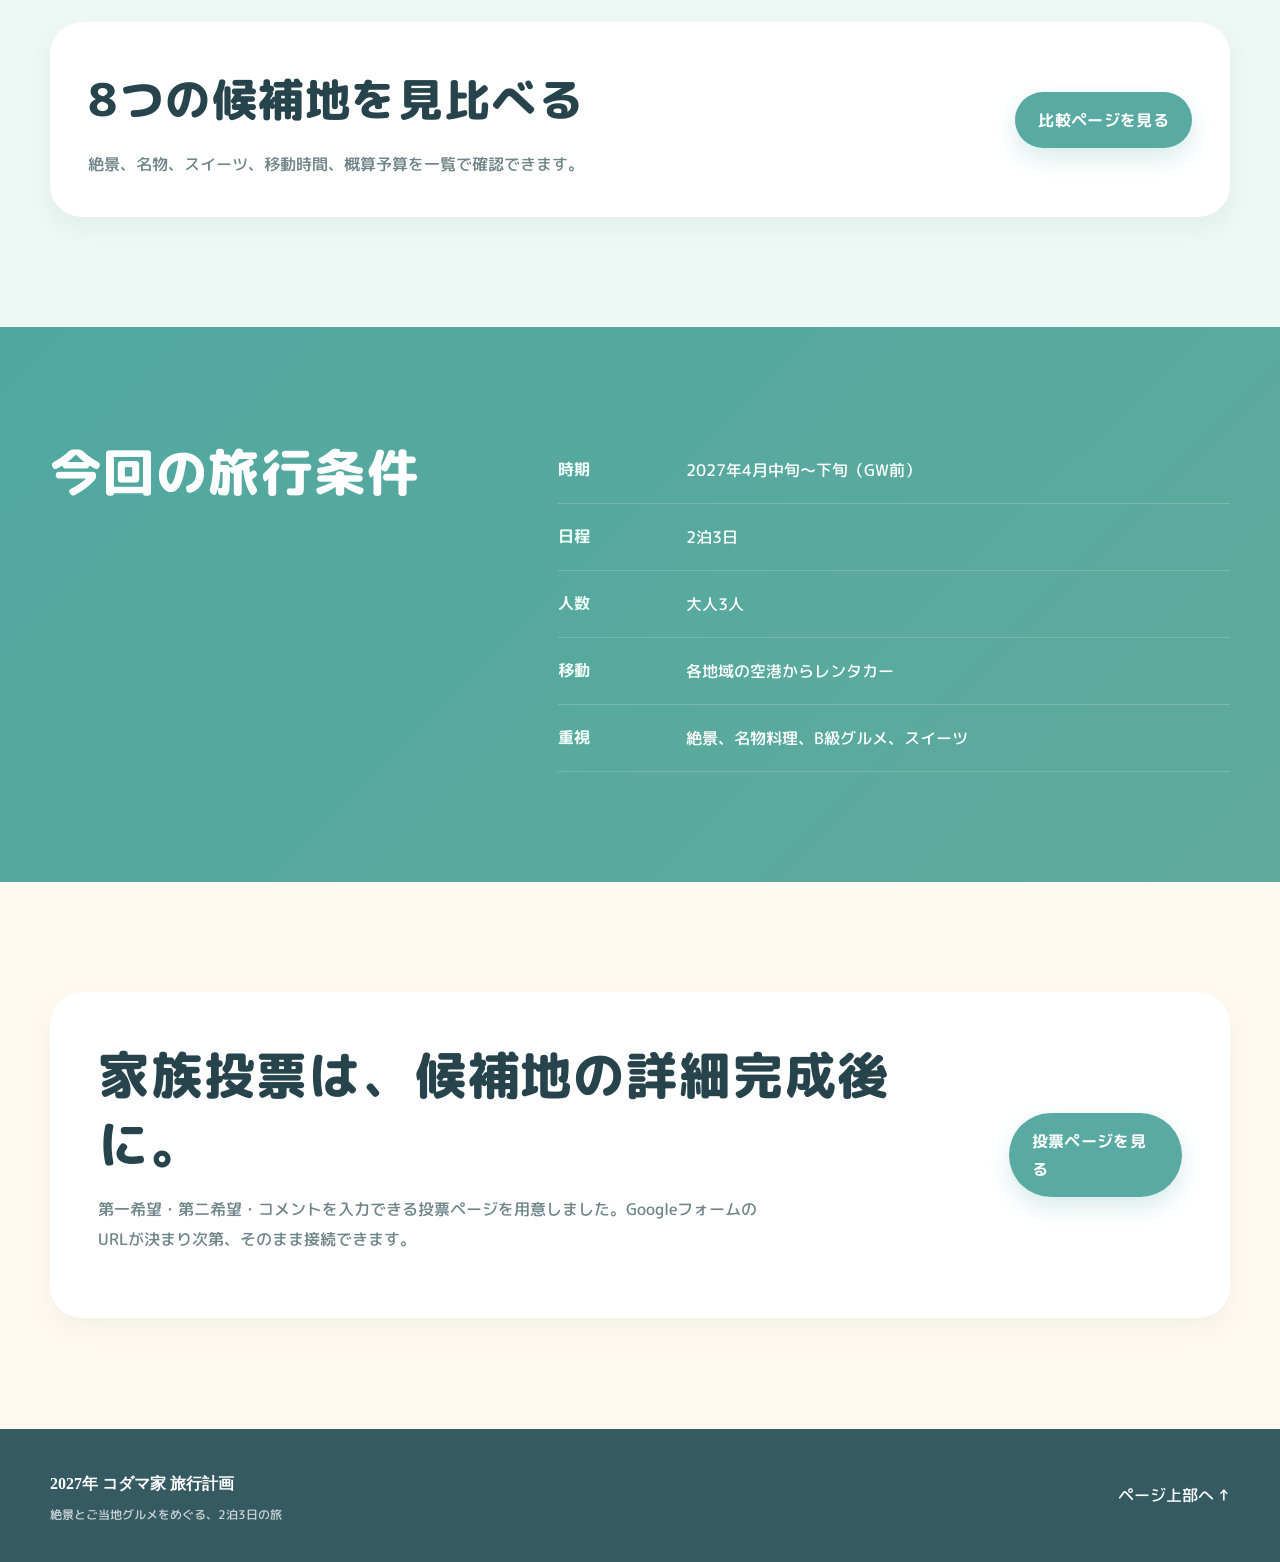
==== commit 317ed022: "Add files via upload" ====
--- a/index.html
+++ b/index.html
@@ -31,8 +31,17 @@
 </div>
 </header>
 <main id="main">
-<section aria-labelledby="hero-title" class="hero hero-final">
-<div aria-hidden="true" class="hero-photo"></div>
+<section aria-labelledby="hero-title" class="hero hero-final hero-panel-cover">
+<div aria-label="候補地の景色とご当地グルメ8枚の写真パネル" class="hero-panel-grid" role="img">
+<figure class="hero-panel"><img alt="海辺にたたずむ下灘駅" src="images/ehime/ehime-04-shimonada.png"/><figcaption>下灘駅</figcaption></figure>
+<figure class="hero-panel"><img alt="駿河湾の桜えび料理" src="images/shizuoka/shizuoka-06-sakuraebi.png"/><figcaption>桜えび料理</figcaption></figure>
+<figure class="hero-panel"><img alt="鹿児島の桜島" src="images/kagoshima/kagoshima-01-hero.jpeg"/><figcaption>桜島</figcaption></figure>
+<figure class="hero-panel"><img alt="岡山名物えびめし" src="images/okayama/okayama-06-ebimeshi.png"/><figcaption>えびめし</figcaption></figure>
+<figure class="hero-panel"><img alt="大分・由布院の金鱗湖" src="images/oita/oita-05-kinrinko.jpg"/><figcaption>金鱗湖</figcaption></figure>
+<figure class="hero-panel"><img alt="愛媛のみかんスイーツ" src="images/ehime/ehime-07-mikan-sweets.png"/><figcaption>みかんスイーツ</figcaption></figure>
+<figure class="hero-panel"><img alt="鹿児島の霧島神宮" src="images/kagoshima/kagoshima-02-kirishima.jpg"/><figcaption>霧島神宮</figcaption></figure>
+<figure class="hero-panel"><img alt="三重名物伊勢うどん" src="images/mie/mie-06-iseudon.png"/><figcaption>伊勢うどん</figcaption></figure>
+</div>
 <div aria-hidden="true" class="hero-shade"></div>
 <div class="hero-final-inner">
 <div class="hero-copy">
--- a/css/style.css
+++ b/css/style.css
@@ -2219,3 +2219,22 @@
   .miyazaki-photo-hero{background-position:50% center;}
   .miyazaki-feature-grid,.miyazaki-food-grid{grid-template-columns:1fr;}
 }
+
+
+/* Kagoshima photo page */
+.kagoshima-photo-hero {
+  background-image: linear-gradient(90deg, rgba(15,47,48,.72), rgba(15,47,48,.18)), url("../images/kagoshima/kagoshima-01-hero.jpeg");
+  background-size: cover;
+  background-position: center 48%;
+}
+.kagoshima-photo-hero::before,
+.kagoshima-photo-hero::after { display: none; }
+.kagoshima-photo-hero .detail-hero-inner { position: relative; z-index: 2; }
+.kagoshima-photo-hero h1,
+.kagoshima-photo-hero .detail-hero-lead,
+.kagoshima-photo-hero .breadcrumb,
+.kagoshima-photo-hero .breadcrumb a { color: #fff; }
+@media(max-width:760px){
+  .kagoshima-photo-hero{background-position:58% center;}
+  .kagoshima-feature-grid,.kagoshima-food-grid{grid-template-columns:1fr;}
+}
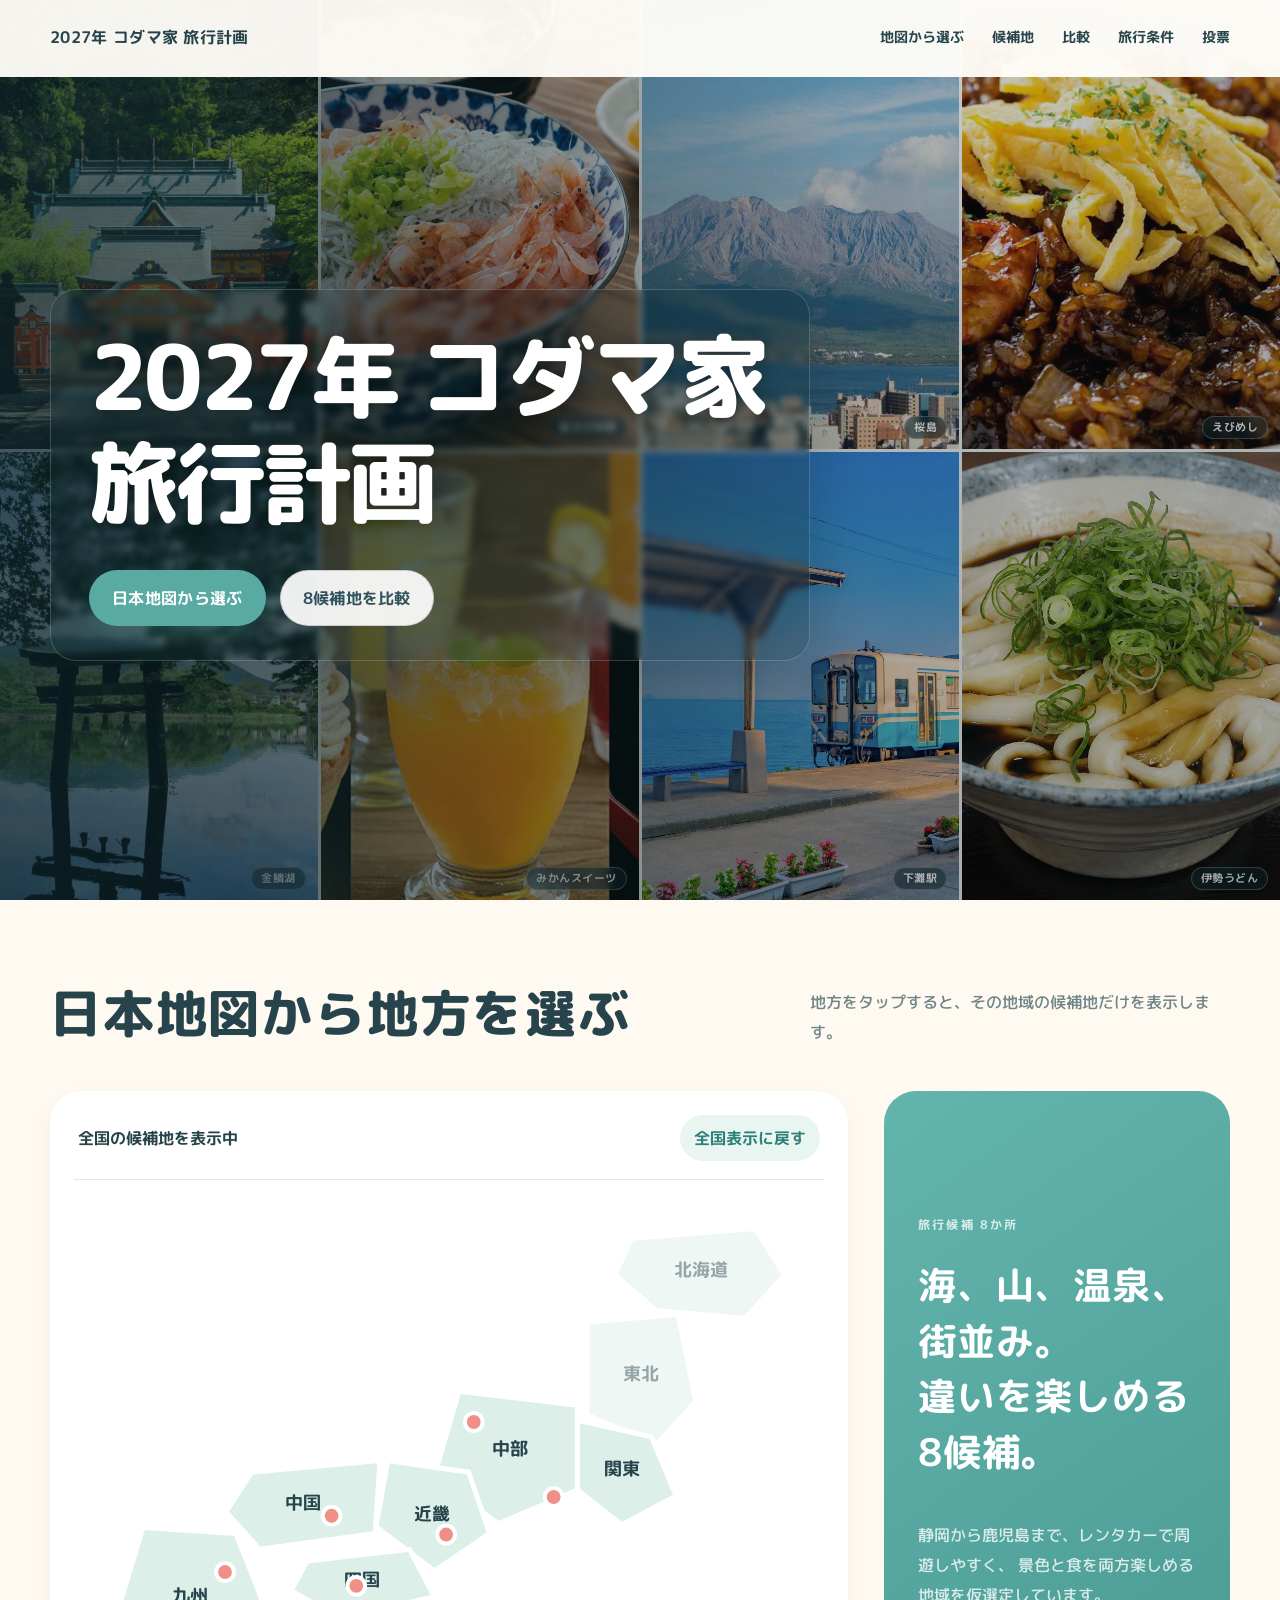
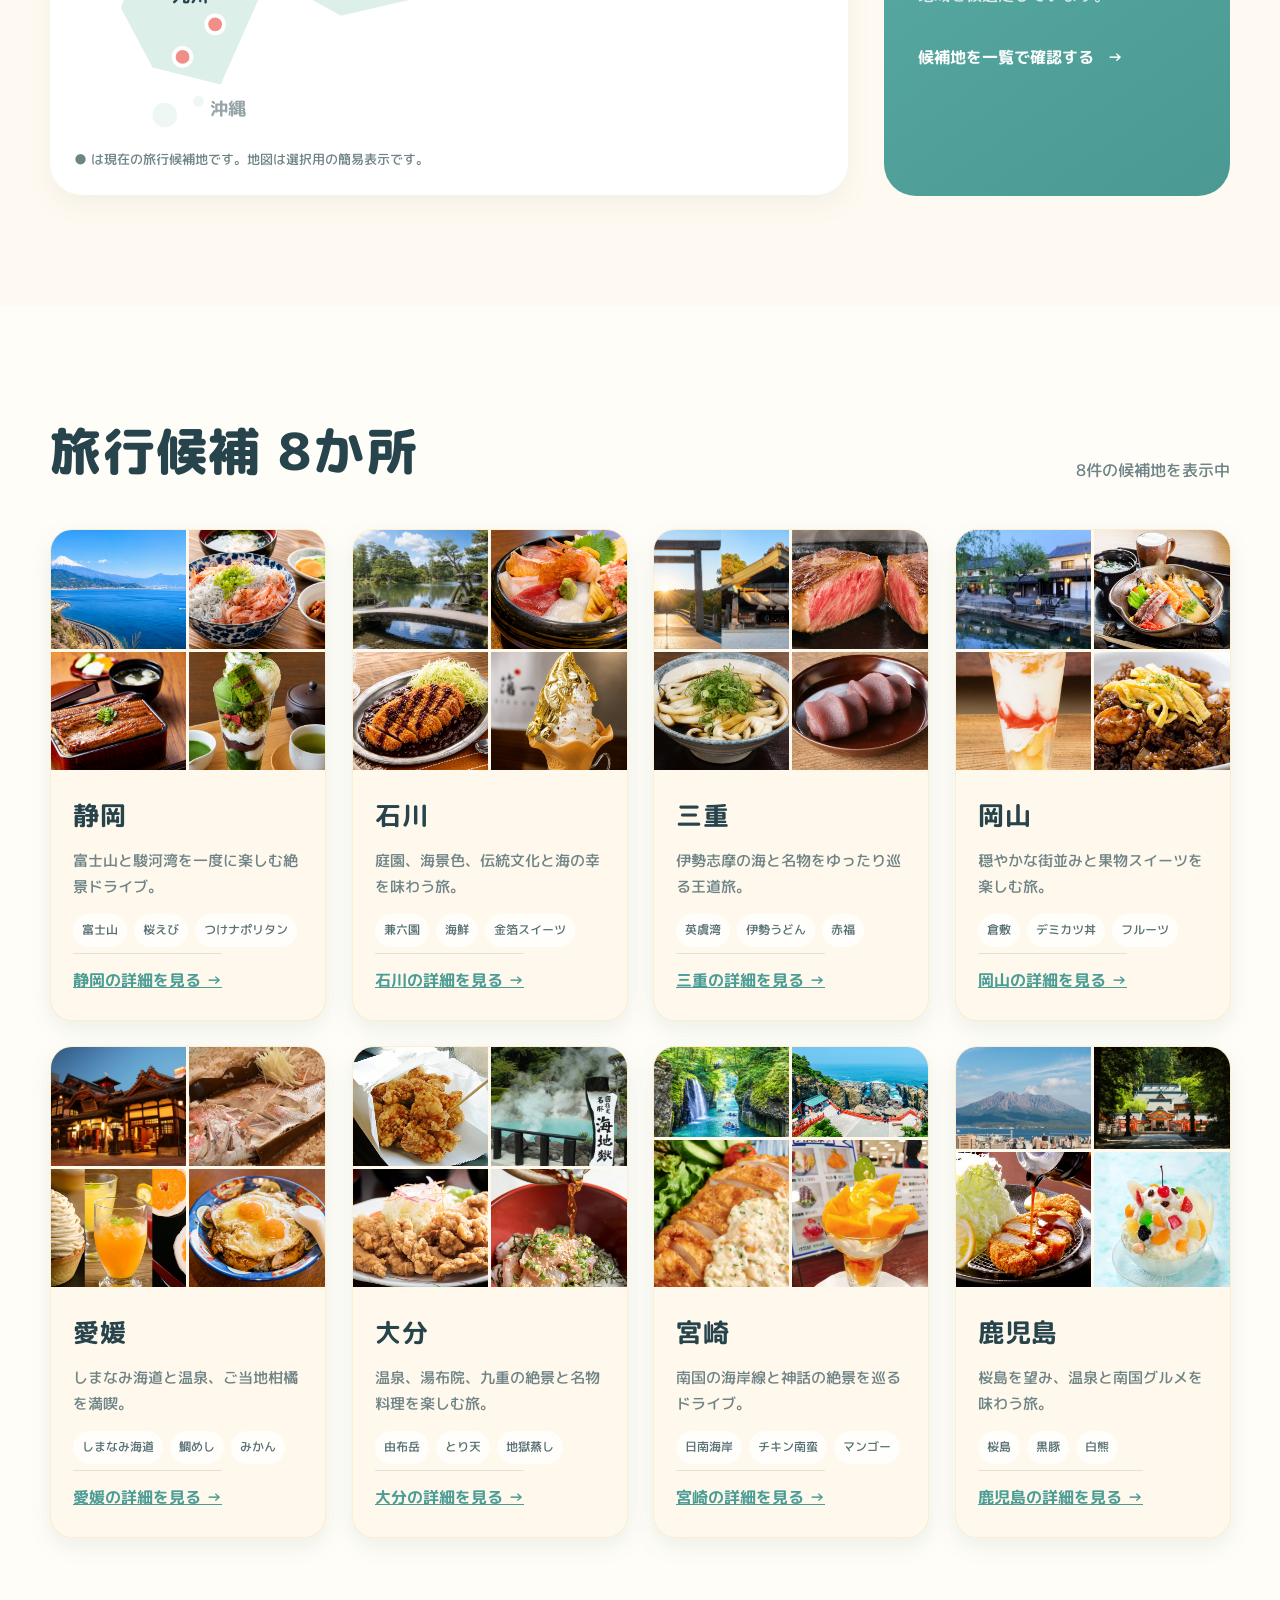
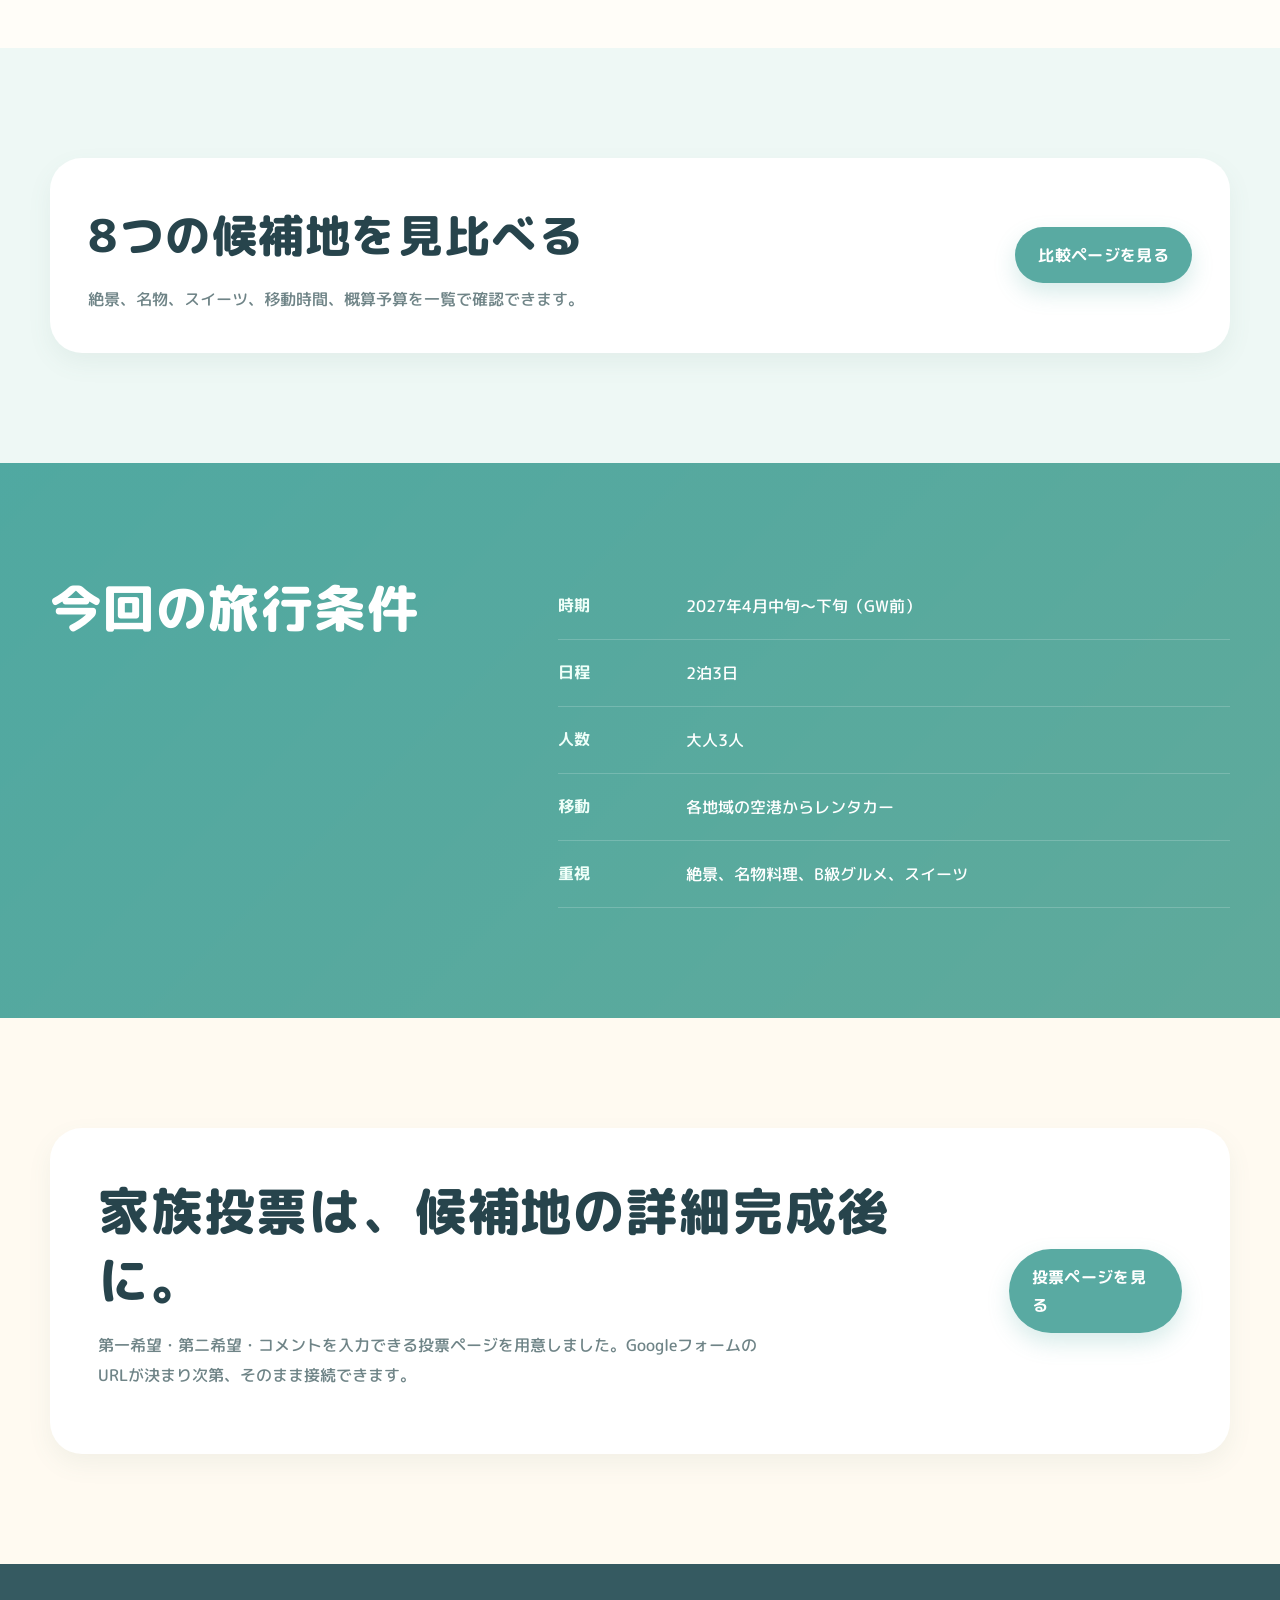
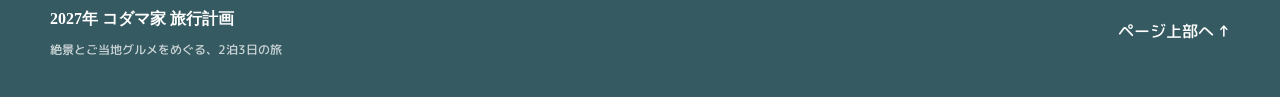
==== commit 50db5d97: "Add files via upload" ====
--- a/index.html
+++ b/index.html
@@ -15,7 +15,6 @@
 <div class="header-inner">
 <a aria-label="トップへ戻る" class="brand" href="#top">
 <span class="brand-name">2027年 コダマ家 旅行計画</span>
-<span class="brand-subtitle">絶景とご当地グルメをめぐる、2泊3日の旅</span>
 </a>
 <button aria-controls="global-nav" aria-expanded="false" class="menu-button" type="button">
 <span></span><span></span><span></span>
@@ -33,20 +32,19 @@
 <main id="main">
 <section aria-labelledby="hero-title" class="hero hero-final hero-panel-cover">
 <div aria-label="候補地の景色とご当地グルメ8枚の写真パネル" class="hero-panel-grid" role="img">
-<figure class="hero-panel"><img alt="海辺にたたずむ下灘駅" src="images/ehime/ehime-04-shimonada.png"/><figcaption>下灘駅</figcaption></figure>
+<figure class="hero-panel"><img alt="鹿児島の霧島神宮" src="images/kagoshima/kagoshima-02-kirishima.jpg"/><figcaption>霧島神宮</figcaption></figure>
 <figure class="hero-panel"><img alt="駿河湾の桜えび料理" src="images/shizuoka/shizuoka-06-sakuraebi.png"/><figcaption>桜えび料理</figcaption></figure>
 <figure class="hero-panel"><img alt="鹿児島の桜島" src="images/kagoshima/kagoshima-01-hero.jpeg"/><figcaption>桜島</figcaption></figure>
 <figure class="hero-panel"><img alt="岡山名物えびめし" src="images/okayama/okayama-06-ebimeshi.png"/><figcaption>えびめし</figcaption></figure>
 <figure class="hero-panel"><img alt="大分・由布院の金鱗湖" src="images/oita/oita-05-kinrinko.jpg"/><figcaption>金鱗湖</figcaption></figure>
 <figure class="hero-panel"><img alt="愛媛のみかんスイーツ" src="images/ehime/ehime-07-mikan-sweets.png"/><figcaption>みかんスイーツ</figcaption></figure>
-<figure class="hero-panel"><img alt="鹿児島の霧島神宮" src="images/kagoshima/kagoshima-02-kirishima.jpg"/><figcaption>霧島神宮</figcaption></figure>
+<figure class="hero-panel"><img alt="海辺にたたずむ下灘駅" src="images/ehime/ehime-04-shimonada.png"/><figcaption>下灘駅</figcaption></figure>
 <figure class="hero-panel"><img alt="三重名物伊勢うどん" src="images/mie/mie-06-iseudon.png"/><figcaption>伊勢うどん</figcaption></figure>
 </div>
 <div aria-hidden="true" class="hero-shade"></div>
 <div class="hero-final-inner">
 <div class="hero-copy">
-<h1 id="hero-title">絶景とご当地グルメ<br/><span>をめぐる、2泊3日の旅。</span></h1>
-<p class="hero-lead">8つの候補地から、2027年の旅先を選びます。</p>
+<h1 id="hero-title">2027年 コダマ家旅行計画</h1>
 <div class="hero-actions">
 <a class="button button-primary" href="#map">日本地図から選ぶ</a>
 <a class="button button-ghost" href="compare.html">8候補地を比較</a>
--- a/css/style.css
+++ b/css/style.css
@@ -2238,3 +2238,168 @@
   .kagoshima-photo-hero{background-position:58% center;}
   .kagoshima-feature-grid,.kagoshima-food-grid{grid-template-columns:1fr;}
 }
+
+/* v1.1 eight-panel top cover */
+.hero-panel-cover {
+  min-height: 100svh;
+  padding: 110px 0 60px;
+  background: #17343b;
+  isolation: isolate;
+}
+.hero-panel-cover .hero-panel-grid {
+  position: absolute;
+  inset: 0;
+  z-index: 0;
+  display: grid;
+  grid-template-columns: repeat(4, minmax(0, 1fr));
+  grid-template-rows: repeat(2, minmax(0, 1fr));
+  gap: 3px;
+  background: #fff;
+  overflow: hidden;
+}
+.hero-panel-cover .hero-panel {
+  position: relative;
+  min-width: 0;
+  min-height: 0;
+  margin: 0;
+  overflow: hidden;
+  background: #d8e4df;
+}
+.hero-panel-cover .hero-panel img {
+  width: 100%;
+  height: 100%;
+  display: block;
+  object-fit: cover;
+  transform: scale(1.01);
+  transition: transform .8s cubic-bezier(.2,.65,.25,1), filter .5s ease;
+}
+.hero-panel-cover .hero-panel:nth-child(1) img { object-position: center 58%; }
+.hero-panel-cover .hero-panel:nth-child(3) img { object-position: center 55%; }
+.hero-panel-cover .hero-panel:nth-child(5) img { object-position: center 52%; }
+.hero-panel-cover .hero-panel:nth-child(7) img { object-position: center 45%; }
+.hero-panel-cover .hero-panel figcaption {
+  position: absolute;
+  right: 12px;
+  bottom: 10px;
+  z-index: 2;
+  padding: 5px 9px;
+  border: 1px solid rgba(255,255,255,.25);
+  border-radius: 999px;
+  background: rgba(17,43,49,.52);
+  color: #fff;
+  font-size: .68rem;
+  font-weight: 700;
+  line-height: 1;
+  letter-spacing: .04em;
+  text-shadow: 0 1px 3px rgba(0,0,0,.25);
+  backdrop-filter: blur(4px);
+}
+.hero-panel-cover .hero-shade {
+  z-index: 1;
+  background:
+    radial-gradient(circle at 34% 50%, rgba(10,31,38,.24) 0%, rgba(10,31,38,.08) 38%, transparent 67%),
+    linear-gradient(90deg, rgba(15,41,48,.70) 0%, rgba(15,41,48,.40) 37%, rgba(15,41,48,.12) 67%, rgba(15,41,48,.20) 100%),
+    linear-gradient(180deg, rgba(0,0,0,.10), rgba(0,0,0,.24));
+}
+.hero-panel-cover .hero-final-inner { z-index: 2; }
+.hero-panel-cover .hero-copy {
+  padding: 34px 38px;
+  border: 1px solid rgba(255,255,255,.18);
+  border-radius: 26px;
+  background: rgba(15,43,49,.22);
+  box-shadow: 0 22px 60px rgba(0,0,0,.14);
+  backdrop-filter: blur(3px);
+}
+@media (hover:hover) and (pointer:fine) {
+  .hero-panel-cover .hero-panel:hover img {
+    transform: scale(1.07);
+    filter: saturate(1.08) contrast(1.03);
+  }
+}
+@media (max-width: 760px) {
+  .hero-panel-cover {
+    min-height: 100svh;
+    padding: 92px 0 30px;
+    align-items: flex-end;
+  }
+  .hero-panel-cover .hero-panel-grid {
+    grid-template-columns: repeat(2, minmax(0, 1fr));
+    grid-template-rows: repeat(4, minmax(0, 1fr));
+    gap: 2px;
+  }
+  .hero-panel-cover .hero-panel figcaption {
+    right: 7px;
+    bottom: 6px;
+    padding: 4px 7px;
+    font-size: .57rem;
+  }
+  .hero-panel-cover .hero-shade {
+    background:
+      linear-gradient(180deg, rgba(5,25,30,.12) 0%, rgba(5,25,30,.20) 45%, rgba(12,39,45,.82) 100%);
+  }
+  .hero-panel-cover .hero-copy {
+    width: 100%;
+    padding: 22px 18px;
+    border-radius: 20px;
+    background: rgba(12,39,45,.48);
+    backdrop-filter: blur(5px);
+  }
+  .hero-panel-cover .hero-final h1,
+  .hero-panel-cover h1 {
+    font-size: clamp(2rem, 9.5vw, 3.15rem);
+  }
+  .hero-panel-cover .hero-actions {
+    display: grid;
+    grid-template-columns: 1fr;
+  }
+}
+@media (prefers-reduced-motion: reduce) {
+  .hero-panel-cover .hero-panel img { transition: none; }
+}
+
+/* v1.2 top cover: one-time fade-in on PC and mobile */
+.hero-panel-cover .hero-panel {
+  opacity: 0;
+  animation: topPanelFade .62s ease-out forwards;
+}
+.hero-panel-cover .hero-panel:nth-child(1) { animation-delay: .05s; }
+.hero-panel-cover .hero-panel:nth-child(2) { animation-delay: .12s; }
+.hero-panel-cover .hero-panel:nth-child(3) { animation-delay: .19s; }
+.hero-panel-cover .hero-panel:nth-child(4) { animation-delay: .26s; }
+.hero-panel-cover .hero-panel:nth-child(5) { animation-delay: .33s; }
+.hero-panel-cover .hero-panel:nth-child(6) { animation-delay: .40s; }
+.hero-panel-cover .hero-panel:nth-child(7) { animation-delay: .47s; }
+.hero-panel-cover .hero-panel:nth-child(8) { animation-delay: .54s; }
+.hero-panel-cover .hero-copy {
+  opacity: 0;
+  transform: translateY(10px);
+  animation: topTitleFade .72s ease-out .78s forwards;
+}
+.hero-panel-cover .hero-panel img {
+  transition: none;
+}
+.hero-panel-cover .hero-copy h1 {
+  max-width: 880px;
+}
+@keyframes topPanelFade {
+  from { opacity: 0; }
+  to { opacity: 1; }
+}
+@keyframes topTitleFade {
+  from { opacity: 0; transform: translateY(10px); }
+  to { opacity: 1; transform: translateY(0); }
+}
+@media (hover:hover) and (pointer:fine) {
+  .hero-panel-cover .hero-panel:hover img {
+    transform: scale(1.01);
+    filter: none;
+  }
+}
+@media (prefers-reduced-motion: reduce) {
+  .hero-panel-cover .hero-panel,
+  .hero-panel-cover .hero-copy {
+    opacity: 1;
+    transform: none;
+    animation: none;
+  }
+}
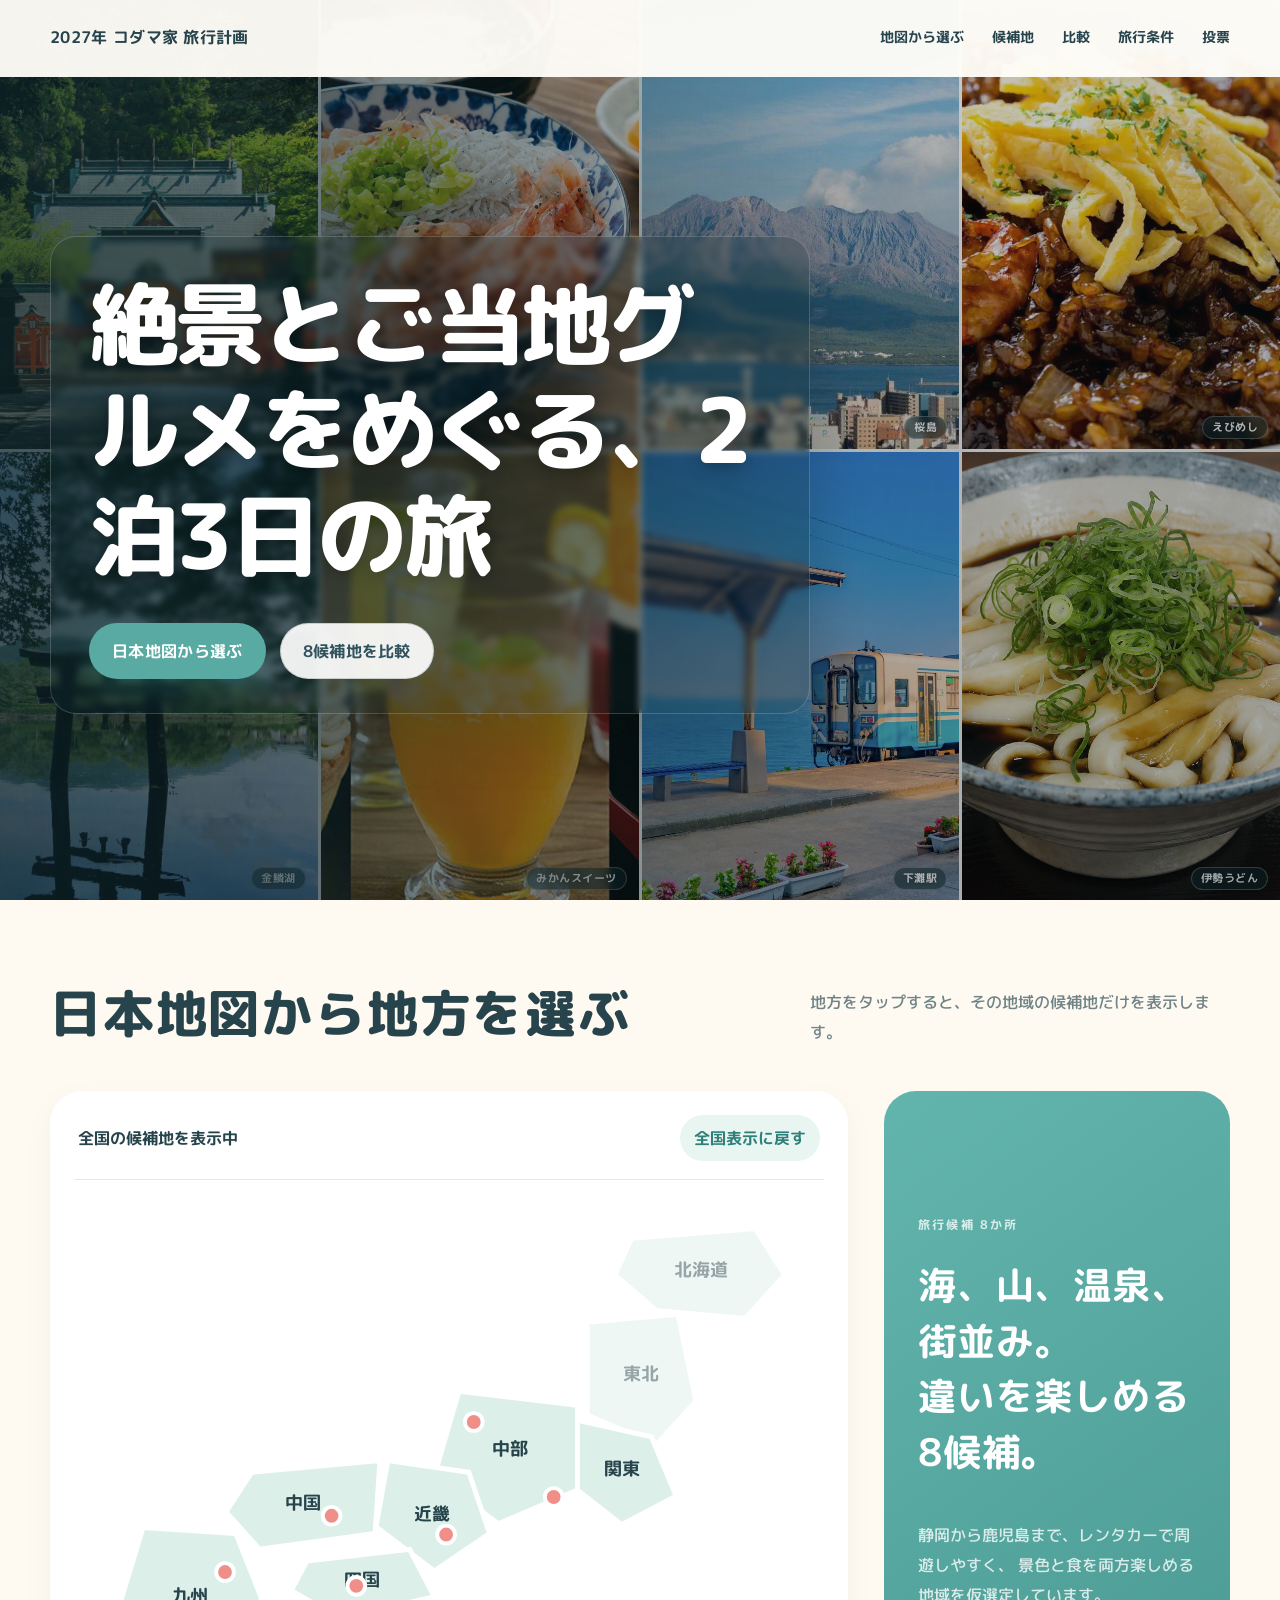
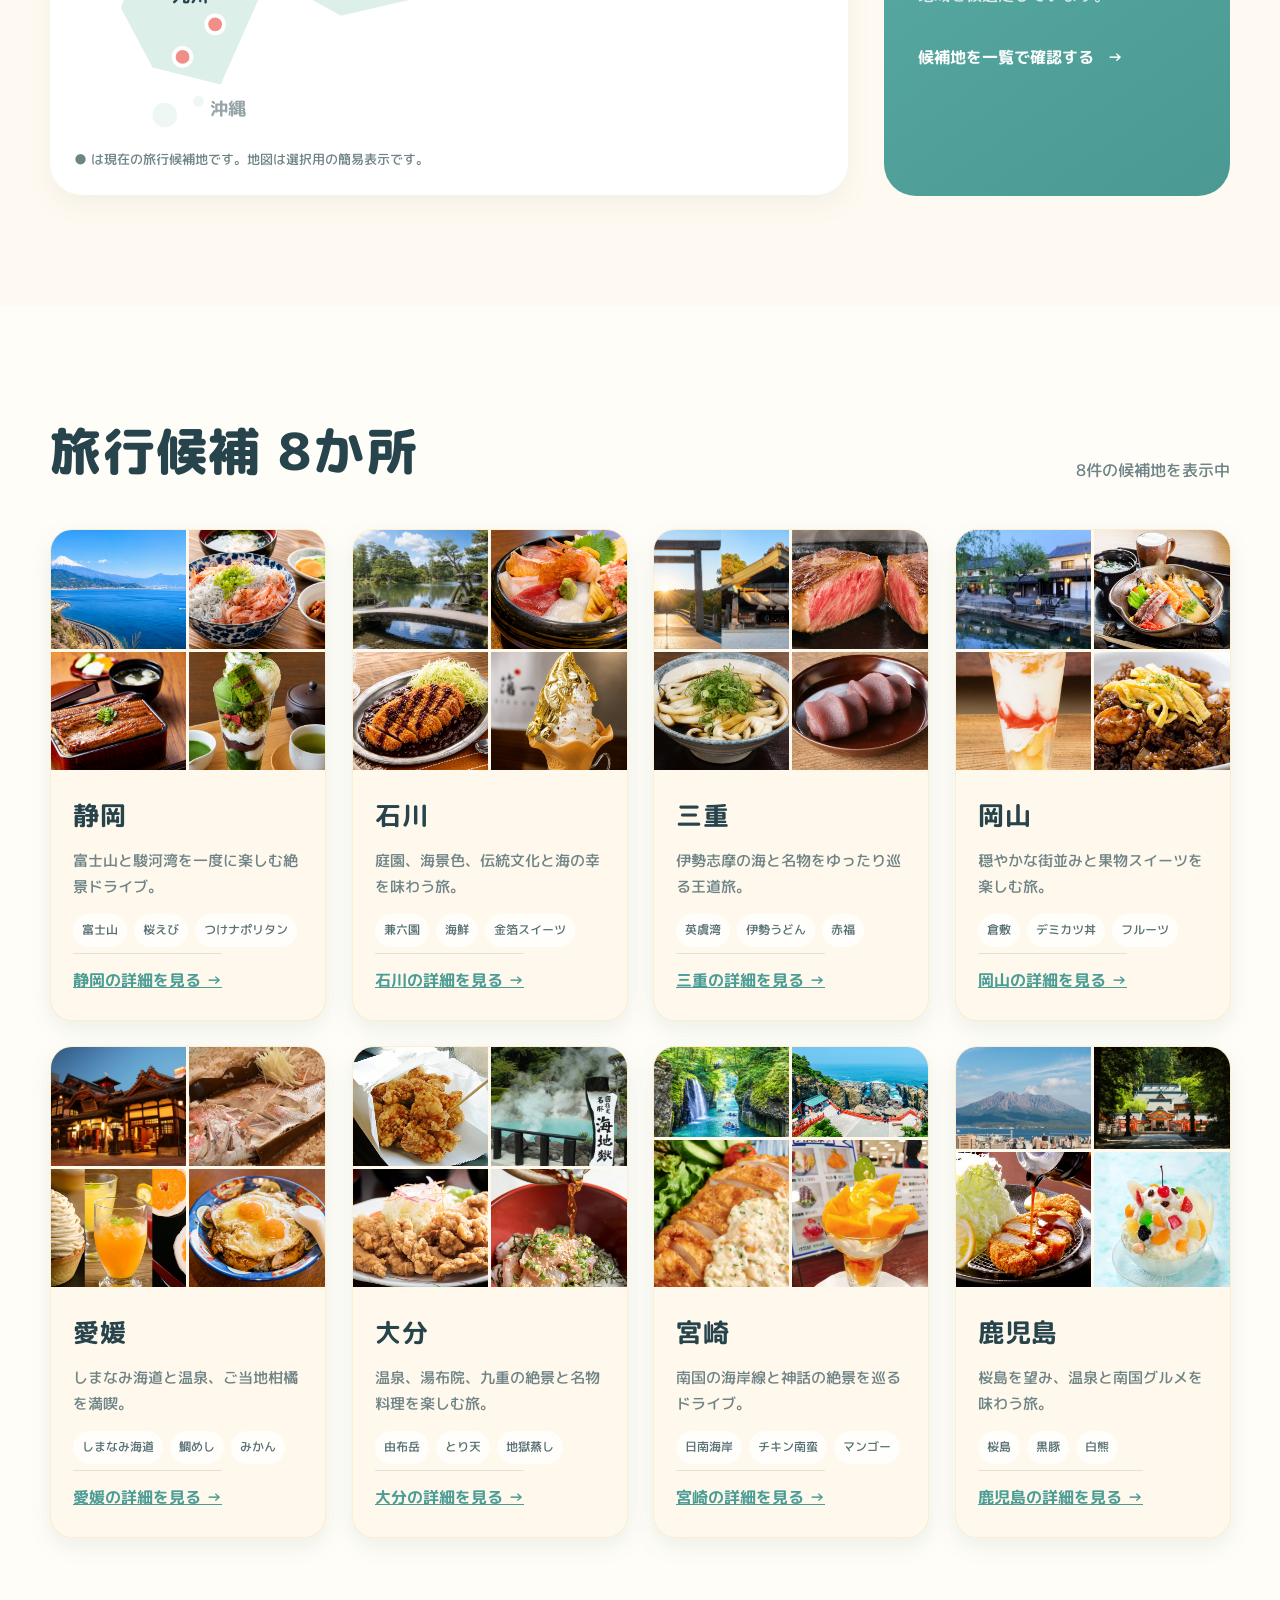
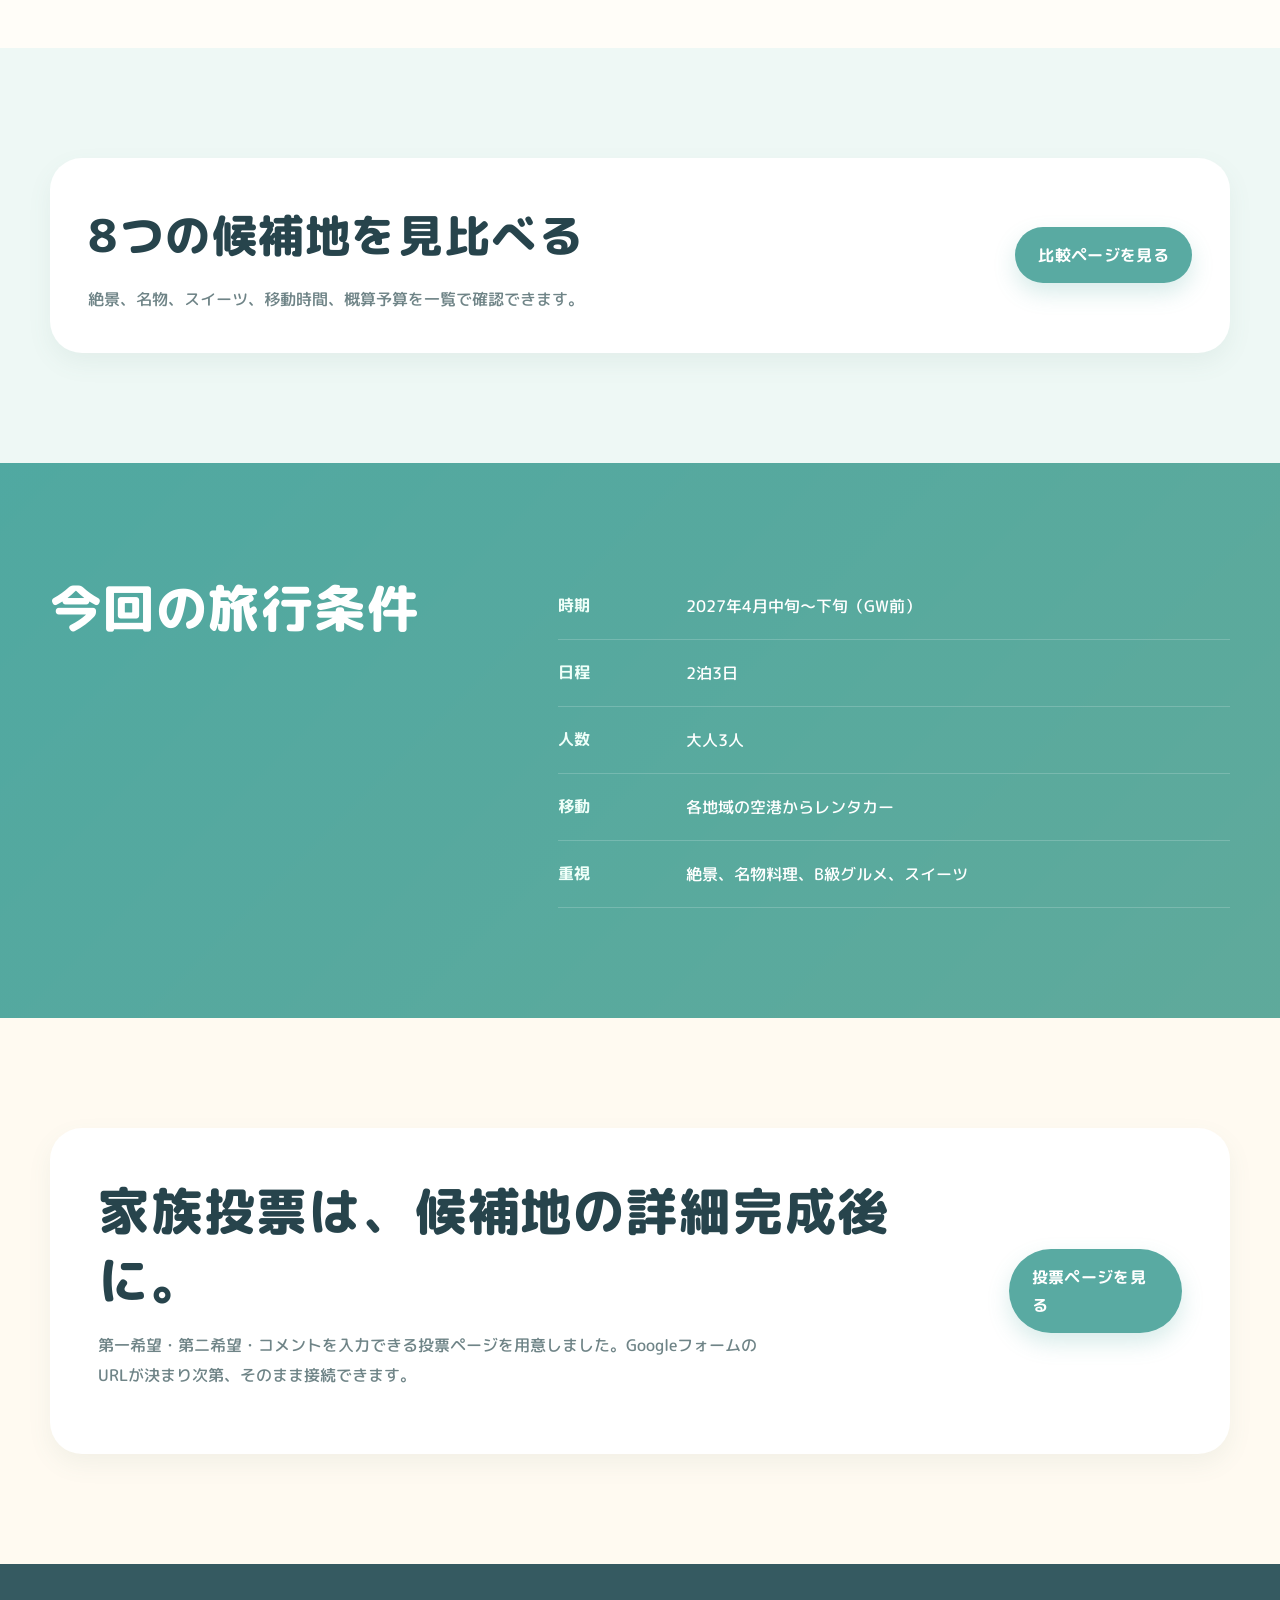
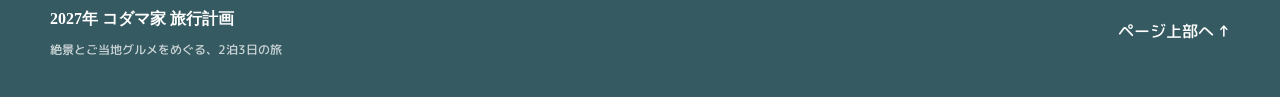
==== commit 57436e55: "Add files via upload" ====
--- a/index.html
+++ b/index.html
@@ -44,7 +44,7 @@
 <div aria-hidden="true" class="hero-shade"></div>
 <div class="hero-final-inner">
 <div class="hero-copy">
-<h1 id="hero-title">2027年 コダマ家旅行計画</h1>
+<h1 id="hero-title">絶景とご当地グルメをめぐる、2泊3日の旅</h1>
 <div class="hero-actions">
 <a class="button button-primary" href="#map">日本地図から選ぶ</a>
 <a class="button button-ghost" href="compare.html">8候補地を比較</a>
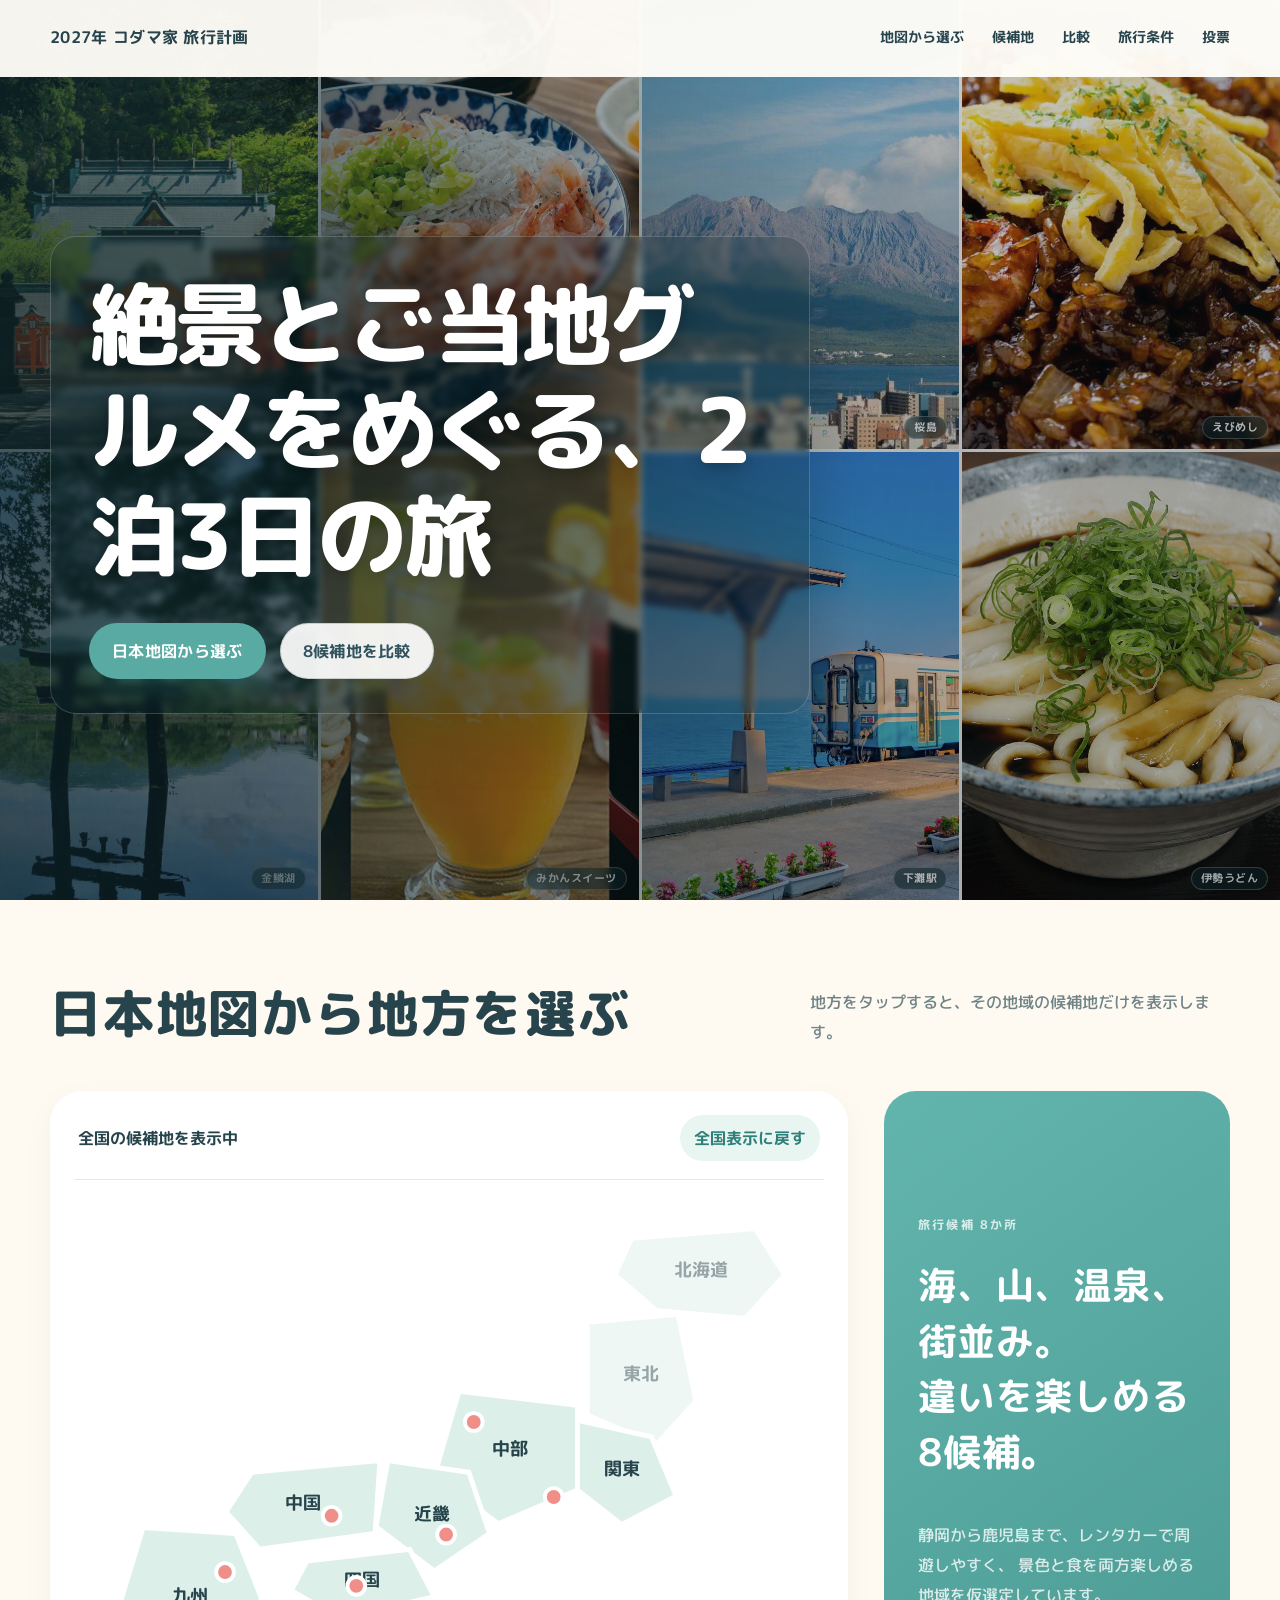
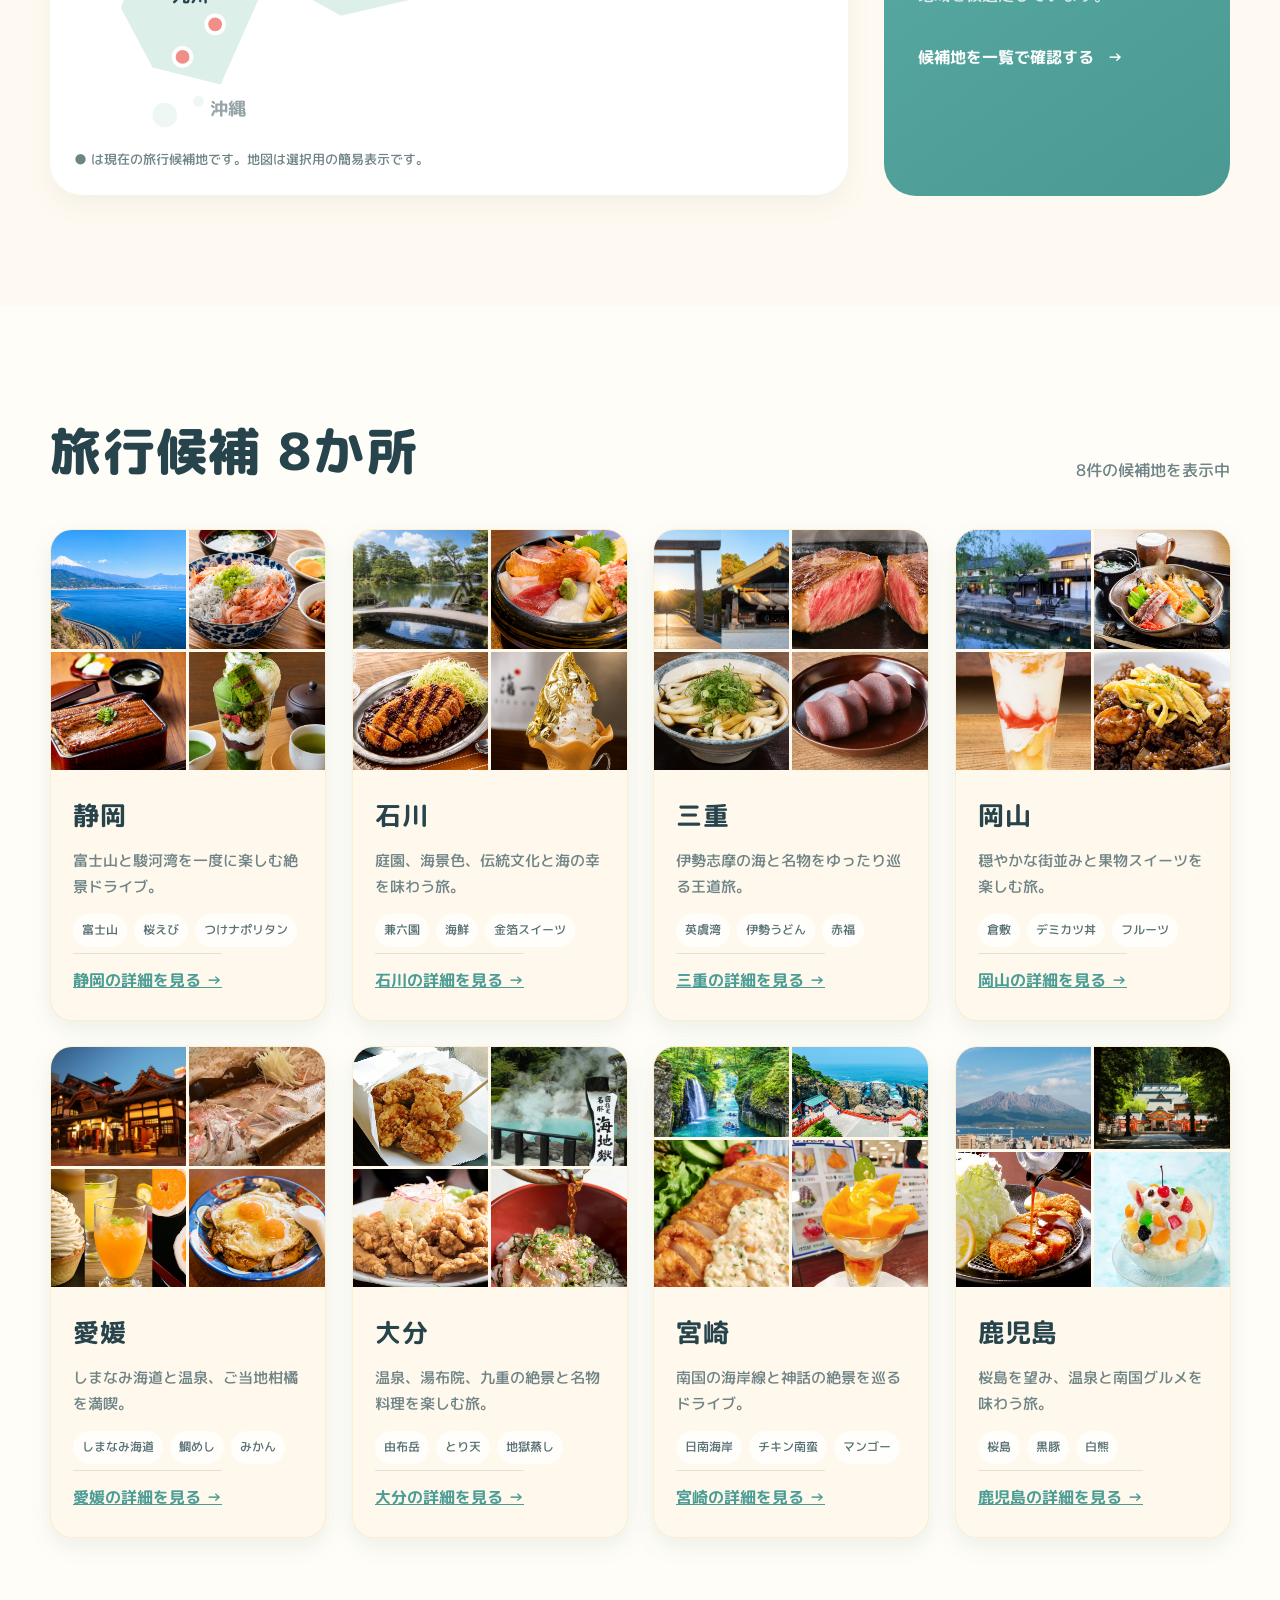
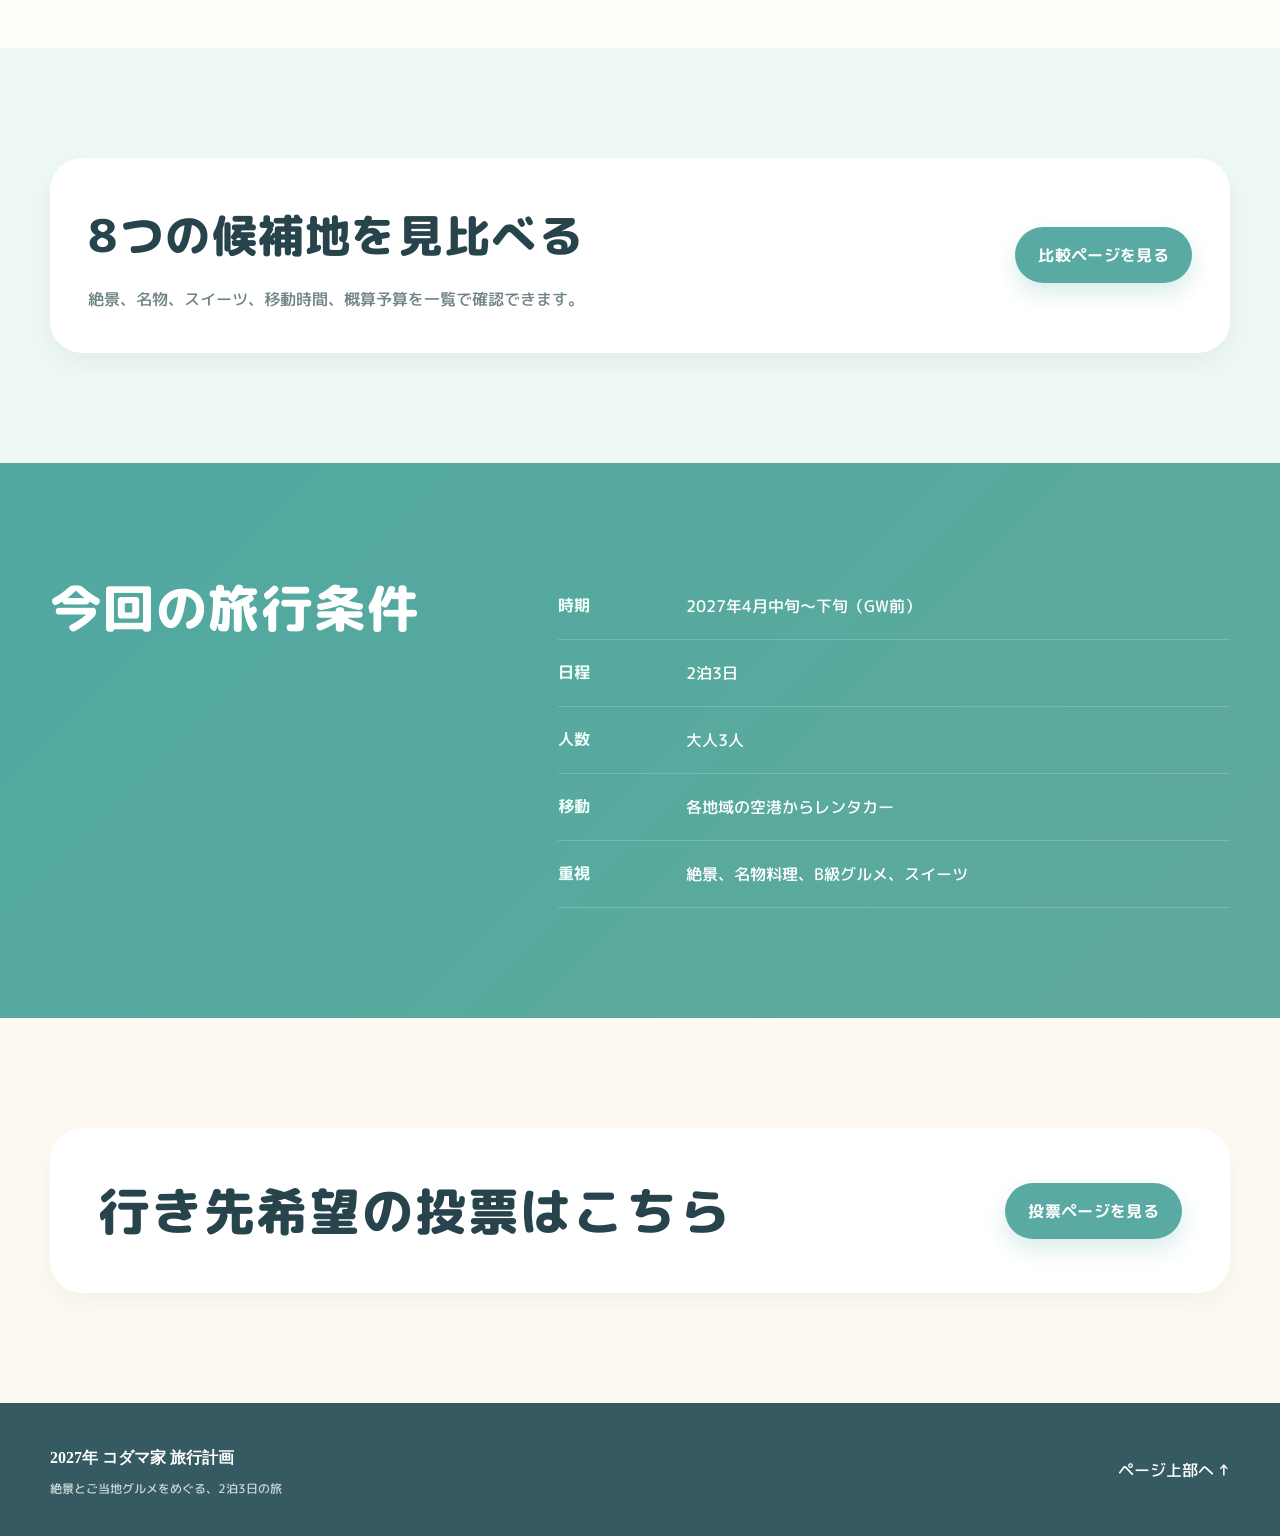
==== commit 3dffa0d7: "Add files via upload" ====
--- a/index.html
+++ b/index.html
@@ -154,7 +154,7 @@
 <p id="destination-count">8件の候補地を表示中</p>
 </div>
 <div class="destination-grid" id="destination-grid">
-<article class="destination-card" data-name="静岡" onclick="if(!event.target.closest('a,button')) location.href='pages/shizuoka.html'" onkeydown="if(event.key==='Enter'||event.key===' '){event.preventDefault();location.href='pages/shizuoka.html'}" role="link" tabindex="0">
+<article class="destination-card" data-name="静岡" data-region="chubu" onclick="if(!event.target.closest('a,button')) location.href='pages/shizuoka.html'" onkeydown="if(event.key==='Enter'||event.key===' '){event.preventDefault();location.href='pages/shizuoka.html'}" role="link" tabindex="0">
 <div class="destination-photo-grid">
 <img alt="" src="images/shizuoka/shizuoka-01-hero.png"/>
 <img alt="" src="images/shizuoka/shizuoka-06-sakuraebi.png"/>
@@ -170,7 +170,7 @@
 <a class="details-button details-link" href="pages/shizuoka.html">静岡の詳細を見る <span>→</span></a>
 </div>
 </article>
-<article class="destination-card" data-name="石川" onclick="if(!event.target.closest('a,button')) location.href='pages/ishikawa.html'" onkeydown="if(event.key==='Enter'||event.key===' '){event.preventDefault();location.href='pages/ishikawa.html'}" role="link" tabindex="0">
+<article class="destination-card" data-name="石川" data-region="chubu" onclick="if(!event.target.closest('a,button')) location.href='pages/ishikawa.html'" onkeydown="if(event.key==='Enter'||event.key===' '){event.preventDefault();location.href='pages/ishikawa.html'}" role="link" tabindex="0">
 <div aria-label="石川の写真ダイジェスト" class="destination-photo-grid">
 <img alt="兼六園" src="images/ishikawa/ishikawa-01-hero.png"/>
 <img alt="海鮮丼" src="images/ishikawa/ishikawa-06-kaisendon.png"/>
@@ -186,7 +186,7 @@
 <a class="details-button details-link" href="pages/ishikawa.html">石川の詳細を見る <span>→</span></a>
 </div>
 </article>
-<article class="destination-card" data-name="三重" onclick="if(!event.target.closest('a,button')) location.href='pages/mie.html'" onkeydown="if(event.key==='Enter'||event.key===' '){event.preventDefault();location.href='pages/mie.html'}" role="link" tabindex="0">
+<article class="destination-card" data-name="三重" data-region="kinki" onclick="if(!event.target.closest('a,button')) location.href='pages/mie.html'" onkeydown="if(event.key==='Enter'||event.key===' '){event.preventDefault();location.href='pages/mie.html'}" role="link" tabindex="0">
 <div aria-label="三重の写真ダイジェスト" class="destination-photo-grid">
 <img alt="伊勢神宮" src="images/mie/mie-01-hero.png"/>
 <img alt="松阪牛" src="images/mie/mie-05-matsusakabeef.png"/>
@@ -202,7 +202,7 @@
 <a class="details-button details-link" href="pages/mie.html">三重の詳細を見る <span>→</span></a>
 </div>
 </article>
-<article class="destination-card" data-name="岡山" onclick="if(!event.target.closest('a,button')) location.href='pages/okayama.html'" onkeydown="if(event.key==='Enter'||event.key===' '){event.preventDefault();location.href='pages/okayama.html'}" role="link" tabindex="0">
+<article class="destination-card" data-name="岡山" data-region="chugoku" onclick="if(!event.target.closest('a,button')) location.href='pages/okayama.html'" onkeydown="if(event.key==='Enter'||event.key===' '){event.preventDefault();location.href='pages/okayama.html'}" role="link" tabindex="0">
 <div aria-label="岡山の写真ダイジェスト" class="destination-photo-grid">
 <img alt="倉敷美観地区" src="images/okayama/okayama-01-hero.png"/>
 <img alt="岡山ばら寿司" src="images/okayama/okayama-05-barazushi.png"/>
@@ -218,7 +218,7 @@
 <a class="details-button details-link" href="pages/okayama.html">岡山の詳細を見る <span>→</span></a>
 </div>
 </article>
-<article class="destination-card" data-name="愛媛" onclick="if(!event.target.closest('a,button')) location.href='pages/ehime.html'" onkeydown="if(event.key==='Enter'||event.key===' '){event.preventDefault();location.href='pages/ehime.html'}" role="link" tabindex="0">
+<article class="destination-card" data-name="愛媛" data-region="shikoku" onclick="if(!event.target.closest('a,button')) location.href='pages/ehime.html'" onkeydown="if(event.key==='Enter'||event.key===' '){event.preventDefault();location.href='pages/ehime.html'}" role="link" tabindex="0">
 <div aria-label="愛媛の写真ダイジェスト" class="destination-photo-grid">
 <img alt="道後温泉本館" src="images/ehime/ehime-01-hero.png"/>
 <img alt="鯛めし" src="images/ehime/ehime-05-taimeshi.png"/>
@@ -234,7 +234,7 @@
 <a class="details-button details-link" href="pages/ehime.html">愛媛の詳細を見る <span>→</span></a>
 </div>
 </article>
-<article class="destination-card" data-name="大分" onclick="if(!event.target.closest('a,button')) location.href='pages/oita.html'" onkeydown="if(event.key==='Enter'||event.key===' '){event.preventDefault();location.href='pages/oita.html'}" role="link" tabindex="0">
+<article class="destination-card" data-name="大分" data-region="kyushu" onclick="if(!event.target.closest('a,button')) location.href='pages/oita.html'" onkeydown="if(event.key==='Enter'||event.key===' '){event.preventDefault();location.href='pages/oita.html'}" role="link" tabindex="0">
 <div aria-label="大分の写真ダイジェスト" class="destination-photo-grid"><img alt="湯布院と由布岳" src="images/oita/oita-01-hero.jpg"/><img alt="海地獄" src="images/oita/oita-02-umijigoku.jpg"/><img alt="とり天" src="images/oita/oita-05-toriten.jpg"/><img alt="りゅうきゅう丼" src="images/oita/oita-08-ryukyu.jpg"/></div>
 <div class="destination-body">
 <h3>大分</h3>
@@ -245,7 +245,7 @@
 <a class="details-button details-link" href="pages/oita.html">大分の詳細を見る <span>→</span></a>
 </div>
 </article>
-<article class="destination-card" data-name="宮崎" onclick="if(!event.target.closest('a,button')) location.href='pages/miyazaki.html'" onkeydown="if(event.key==='Enter'||event.key===' '){event.preventDefault();location.href='pages/miyazaki.html'}" role="link" tabindex="0">
+<article class="destination-card" data-name="宮崎" data-region="kyushu" onclick="if(!event.target.closest('a,button')) location.href='pages/miyazaki.html'" onkeydown="if(event.key==='Enter'||event.key===' '){event.preventDefault();location.href='pages/miyazaki.html'}" role="link" tabindex="0">
 <div aria-label="宮崎の写真ダイジェスト" class="destination-photo-grid"><img alt="高千穂峡" src="images/miyazaki/miyazaki-02-takachiho.jpg"/><img alt="鵜戸神宮" src="images/miyazaki/miyazaki-03-udo.jpg"/><img alt="チキン南蛮" src="images/miyazaki/miyazaki-06-chickennanban.jpg"/><img alt="マンゴーパフェ" src="images/miyazaki/miyazaki-09-mango.jpg"/></div>
 <div class="destination-body">
 <h3>宮崎</h3>
@@ -256,7 +256,7 @@
 <a class="details-button details-link" href="pages/miyazaki.html">宮崎の詳細を見る <span>→</span></a>
 </div>
 </article>
-<article class="destination-card" data-name="鹿児島" onclick="if(!event.target.closest('a,button')) location.href='pages/kagoshima.html'" onkeydown="if(event.key==='Enter'||event.key===' '){event.preventDefault();location.href='pages/kagoshima.html'}" role="link" tabindex="0">
+<article class="destination-card" data-name="鹿児島" data-region="kyushu" onclick="if(!event.target.closest('a,button')) location.href='pages/kagoshima.html'" onkeydown="if(event.key==='Enter'||event.key===' '){event.preventDefault();location.href='pages/kagoshima.html'}" role="link" tabindex="0">
 <div aria-label="鹿児島の写真ダイジェスト" class="destination-photo-grid"><img alt="桜島" src="images/kagoshima/kagoshima-01-hero.jpeg"/><img alt="霧島神宮" src="images/kagoshima/kagoshima-02-kirishima.jpg"/><img alt="黒豚とんかつ" src="images/kagoshima/kagoshima-05-kurobuta.jpg"/><img alt="白熊" src="images/kagoshima/kagoshima-08-shirokuma.webp"/></div>
 <div class="destination-body">
 <h3>鹿児島</h3>
@@ -304,10 +304,7 @@
 <section class="vote-section section" id="vote">
 <div class="section-inner vote-card">
 <div>
-<h2>家族投票は、候補地の詳細完成後に。</h2>
-<p>
-            第一希望・第二希望・コメントを入力できる投票ページを用意しました。GoogleフォームのURLが決まり次第、そのまま接続できます。
-          </p>
+<h2>行き先希望の投票はこちら</h2>
 </div>
 <a class="button button-primary" href="vote.html">投票ページを見る</a>
 </div>
